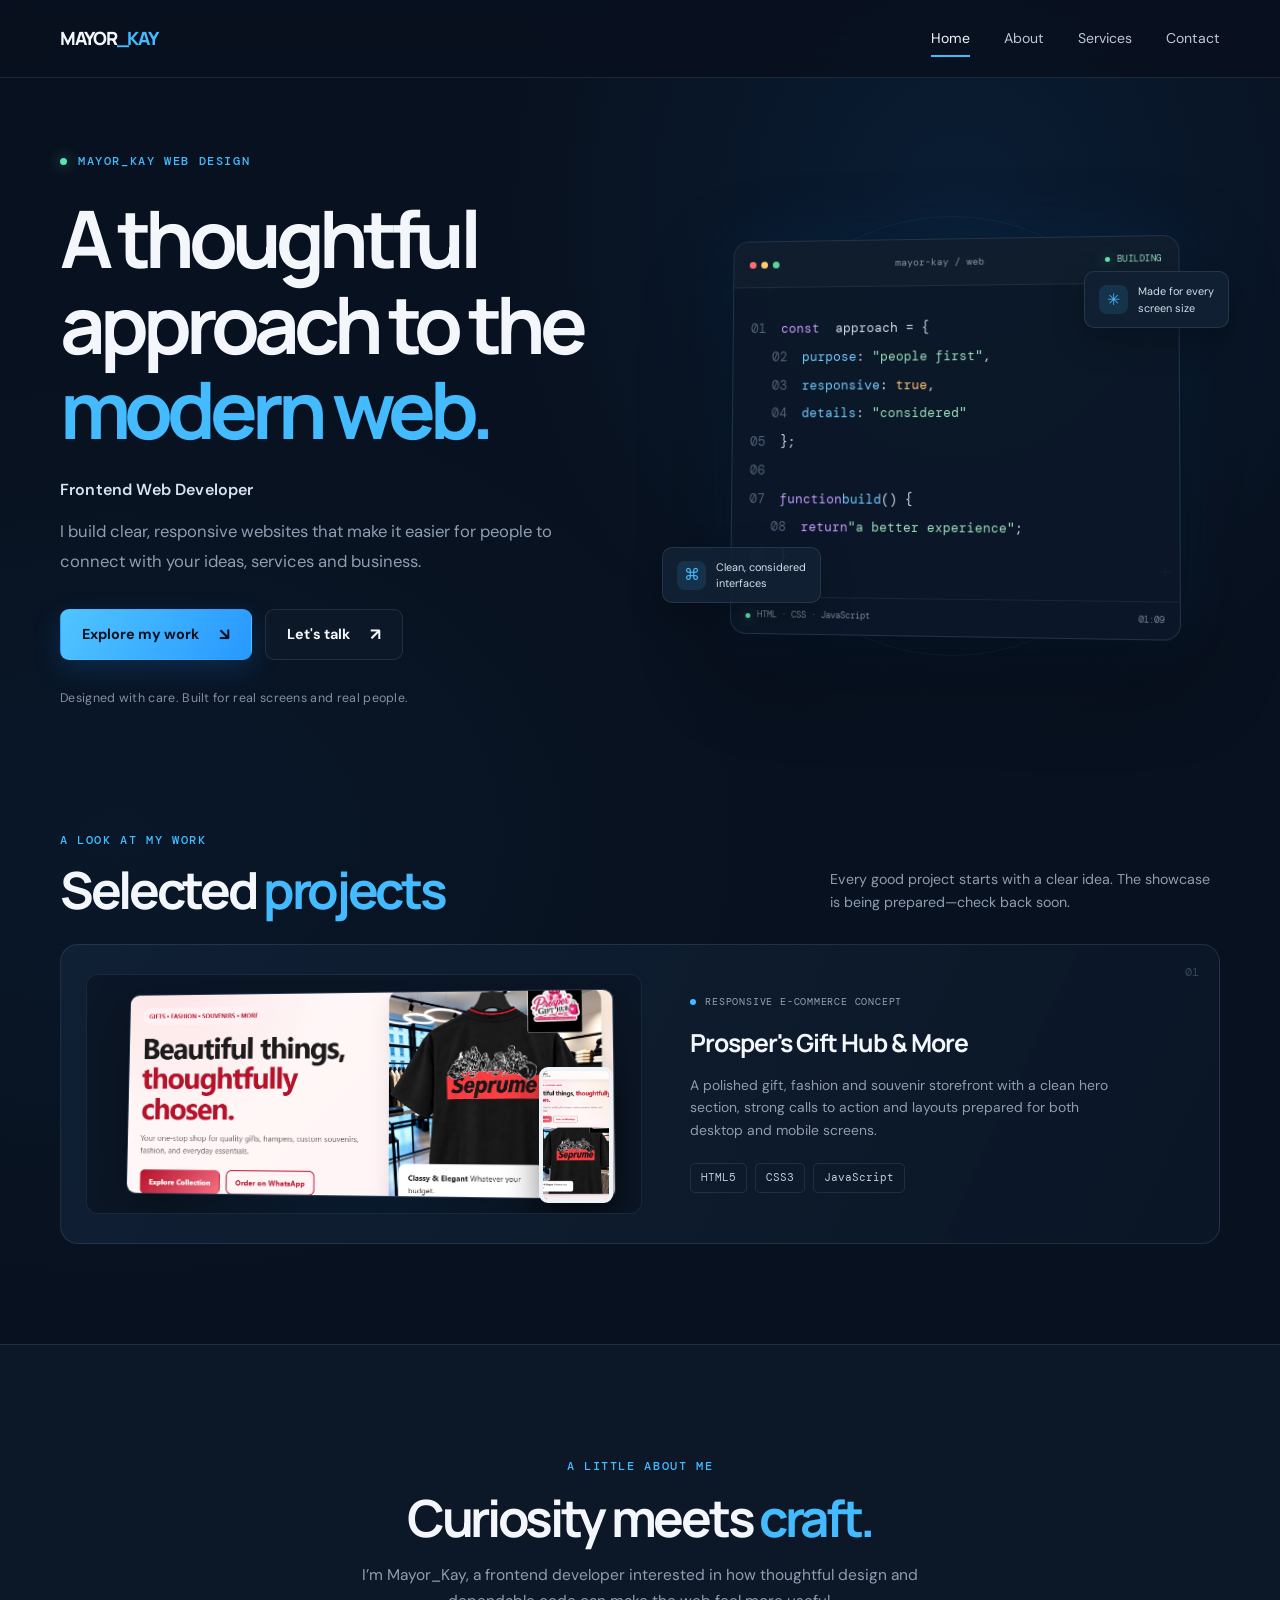
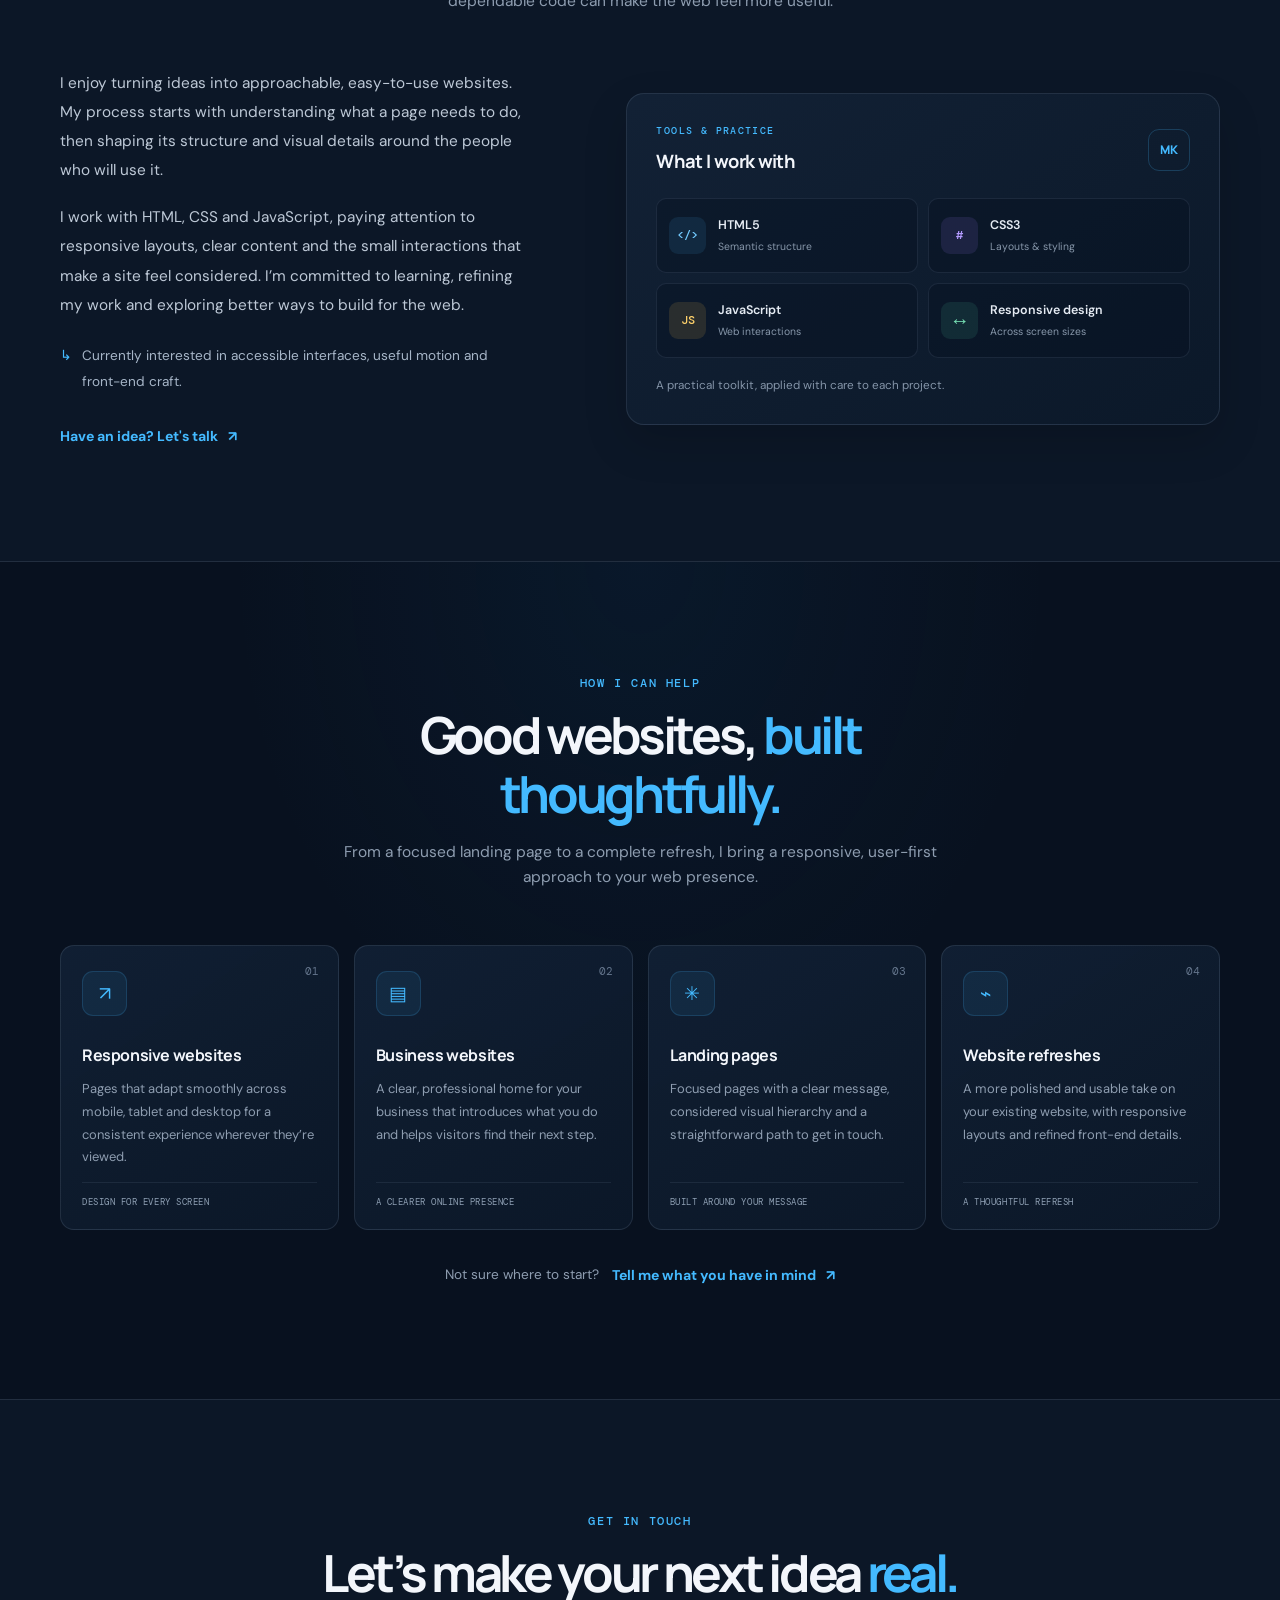
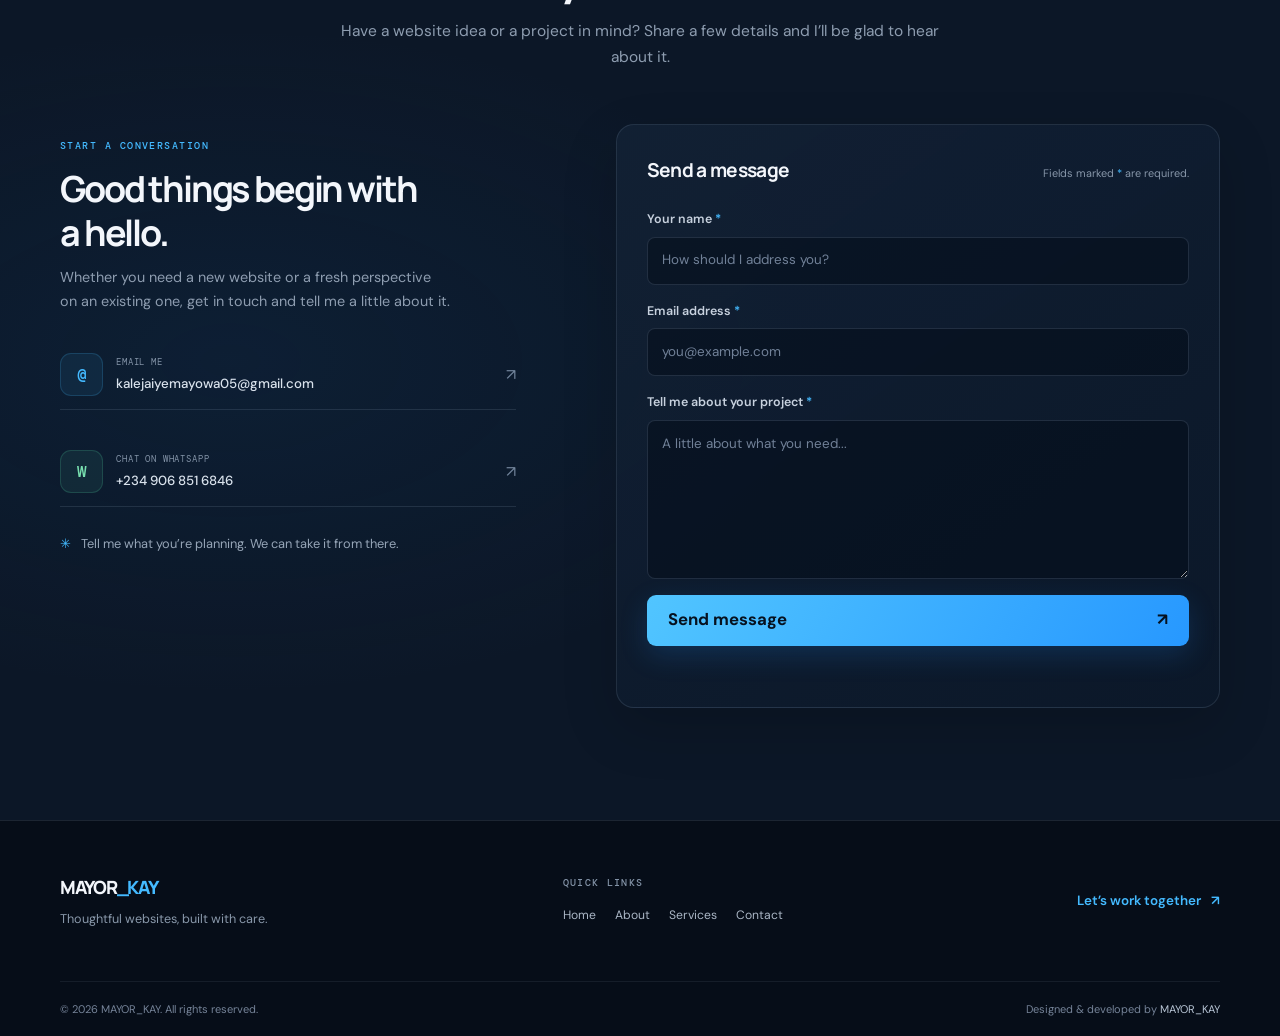
==== index.html @ 88de7b7e "Refactor code structure for improved readability and maintainability" ====
<!DOCTYPE html>
<html lang="en">
<head>
    <meta charset="UTF-8">
    <meta name="viewport" content="width=device-width, initial-scale=1.0">
    <meta name="description" content="Mayor_Kay is a frontend web developer creating responsive, thoughtful websites with HTML, CSS and JavaScript.">
    <meta name="theme-color" content="#08111f">
    <meta property="og:type" content="website">
    <meta property="og:title" content="MAYOR_KAY | Frontend Web Developer">
    <meta property="og:description" content="Responsive, thoughtful websites built with care by Mayor_Kay.">
    <meta property="og:image" content="favicon.png">
    <title>MAYOR_KAY | Frontend Web Developer</title>
    <link rel="icon" type="image/png" href="favicon.png">
    <link rel="stylesheet" href="style.css">
</head>
<body>
    <a class="skip-link" href="#main">Skip to content</a>

    <header class="site-header">
        <nav class="navbar" aria-label="Main navigation">
            <a class="logo" href="#home" aria-label="MAYOR_KAY home">MAYOR<span>_KAY</span></a>

            <button class="menu-btn" id="menuBtn" type="button" aria-label="Open navigation menu" aria-controls="navLinks" aria-expanded="false">
                <span></span>
                <span></span>
            </button>

            <ul class="nav-links" id="navLinks">
                <li><a href="#home">Home</a></li>
                <li><a href="#about">About</a></li>
                <li><a href="#services">Services</a></li>
                <li><a href="#contact">Contact</a></li>
            </ul>
        </nav>
    </header>

    <main id="main">
        <section class="home-section" id="home" aria-labelledby="hero-title">
            <div class="hero page-width">
                <div class="hero-content">
                    <p class="eyebrow"><span class="status-dot"></span> MAYOR_KAY WEB DESIGN</p>
                    <h1 id="hero-title">A thoughtful approach to the <span>modern web.</span></h1>
                    <h2>Frontend Web Developer</h2>
                    <p class="hero-description">
                        I build clear, responsive websites that make it easier for people to connect with your ideas, services and business.
                    </p>
                    <div class="hero-buttons">
                        <a class="btn primary-btn" href="#work">Explore my work <span aria-hidden="true">↘</span></a>
                        <a class="btn secondary-btn" href="#contact">Let's talk <span aria-hidden="true">↗</span></a>
                    </div>
                    <p class="hero-note">Designed with care. Built for real screens and real people.</p>
                </div>

                <div class="hero-visual" role="img" aria-label="A visual representation of a web development workspace">
                    <div class="visual-orbit orbit-one"></div>
                    <div class="visual-orbit orbit-two"></div>
                    <div class="editor-card">
                        <div class="editor-top">
                            <div class="window-dots" aria-hidden="true"><i></i><i></i><i></i></div>
                            <span>mayor-kay / web</span>
                            <span class="editor-live"><i></i> BUILDING</span>
                        </div>
                        <div class="editor-body" aria-hidden="true">
                            <div class="editor-line"><span class="line-number">01</span><span class="code-purple">const</span>&nbsp; approach = {</div>
                            <div class="editor-line indent"><span class="line-number">02</span><span class="code-blue">purpose</span>: <span class="code-green">"people first"</span>,</div>
                            <div class="editor-line indent"><span class="line-number">03</span><span class="code-blue">responsive</span>: <span class="code-orange">true</span>,</div>
                            <div class="editor-line indent"><span class="line-number">04</span><span class="code-blue">details</span>: <span class="code-green">"considered"</span></div>
                            <div class="editor-line"><span class="line-number">05</span>};</div>
                            <div class="editor-line spacer"><span class="line-number">06</span></div>
                            <div class="editor-line"><span class="line-number">07</span><span class="code-purple">function</span> <span class="code-blue">build</span>() {</div>
                            <div class="editor-line indent"><span class="line-number">08</span><span class="code-purple">return</span> <span class="code-green">"a better experience"</span>;</div>
                            <div class="editor-line"><span class="line-number">09</span>}</div>
                        </div>
                        <div class="editor-footer"><span><i></i> HTML · CSS · JavaScript</span><span>01:09</span></div>
                    </div>
                    <div class="floating-note note-top"><span class="note-icon" aria-hidden="true">✳</span><span>Made for every<br>screen size</span></div>
                    <div class="floating-note note-bottom"><span class="note-icon" aria-hidden="true">⌘</span><span>Clean, considered<br>interfaces</span></div>
                    <span class="visual-cross cross-one" aria-hidden="true">+</span>
                    <span class="visual-cross cross-two" aria-hidden="true">+</span>
                </div>
            </div>

            <div class="work-section page-width" id="work" aria-labelledby="work-title">
                <div class="work-heading">
                    <div>
                        <p class="section-label">A LOOK AT MY WORK</p>
                        <h2 id="work-title">Selected <span>projects</span></h2>
                    </div>
                    <p>Every good project starts with a clear idea. The showcase is being prepared—check back soon.</p>
                </div>
                <article class="project-placeholder">
                    <div class="project-preview" aria-hidden="true">
                        <img class="preview-desktop" src="assets/prosper-desktop.png" alt="">
                        <img class="preview-mobile" src="assets/prosper-mobile.png" alt="">
                    </div>
                    <div class="project-copy">
                        <p class="project-status"><span></span> RESPONSIVE E-COMMERCE CONCEPT</p>
                        <h3>Prosper's Gift Hub &amp; More</h3>
                        <p>A polished gift, fashion and souvenir storefront with a clean hero section, strong calls to action and layouts prepared for both desktop and mobile screens.</p>
                        <ul class="tech-list" aria-label="Technologies used">
                            <li>HTML5</li>
                            <li>CSS3</li>
                            <li>JavaScript</li>
                        </ul>
                    </div>
                    <span class="project-index" aria-hidden="true">01</span>
                </article>
            </div>
        </section>

        <section class="section about-section" id="about" aria-labelledby="about-title">
            <div class="page-width">
                <div class="section-heading">
                    <p class="section-label">A LITTLE ABOUT ME</p>
                    <h2 id="about-title">Curiosity meets <span>craft.</span></h2>
                    <p class="section-intro">I’m Mayor_Kay, a frontend developer interested in how thoughtful design and dependable code can make the web feel more useful.</p>
                </div>

                <div class="about-grid">
                    <div class="about-copy">
                        <p>I enjoy turning ideas into approachable, easy-to-use websites. My process starts with understanding what a page needs to do, then shaping its structure and visual details around the people who will use it.</p>
                        <p>I work with HTML, CSS and JavaScript, paying attention to responsive layouts, clear content and the small interactions that make a site feel considered. I’m committed to learning, refining my work and exploring better ways to build for the web.</p>
                        <p class="interest-note"><span aria-hidden="true">↳</span> Currently interested in accessible interfaces, useful motion and front-end craft.</p>
                        <a class="text-link" href="#contact">Have an idea? Let's talk <span aria-hidden="true">↗</span></a>
                    </div>

                    <div class="skills-panel">
                        <div class="skills-heading">
                            <div>
                                <p class="section-label">TOOLS &amp; PRACTICE</p>
                                <h3>What I work with</h3>
                            </div>
                            <span class="skills-mark" aria-hidden="true">MK</span>
                        </div>
                        <ul class="skill-grid">
                            <li class="skill-card"><span class="skill-symbol html-symbol" aria-hidden="true">&lt;/&gt;</span><span><strong>HTML5</strong><small>Semantic structure</small></span></li>
                            <li class="skill-card"><span class="skill-symbol css-symbol" aria-hidden="true">#</span><span><strong>CSS3</strong><small>Layouts &amp; styling</small></span></li>
                            <li class="skill-card"><span class="skill-symbol js-symbol" aria-hidden="true">JS</span><span><strong>JavaScript</strong><small>Web interactions</small></span></li>
                            <li class="skill-card"><span class="skill-symbol responsive-symbol" aria-hidden="true">↔</span><span><strong>Responsive design</strong><small>Across screen sizes</small></span></li>
                        </ul>
                        <p class="skills-footnote">A practical toolkit, applied with care to each project.</p>
                    </div>
                </div>
            </div>
        </section>

        <section class="section services-section" id="services" aria-labelledby="services-title">
            <div class="page-width">
                <div class="section-heading">
                    <p class="section-label">HOW I CAN HELP</p>
                    <h2 id="services-title">Good websites, <span>built thoughtfully.</span></h2>
                    <p class="section-intro">From a focused landing page to a complete refresh, I bring a responsive, user-first approach to your web presence.</p>
                </div>

                <div class="service-grid">
                    <article class="service-card">
                        <span class="service-number">01</span>
                        <span class="service-icon" aria-hidden="true">↗</span>
                        <h3>Responsive websites</h3>
                        <p>Pages that adapt smoothly across mobile, tablet and desktop for a consistent experience wherever they’re viewed.</p>
                        <span class="service-detail">DESIGN FOR EVERY SCREEN</span>
                    </article>
                    <article class="service-card">
                        <span class="service-number">02</span>
                        <span class="service-icon" aria-hidden="true">▤</span>
                        <h3>Business websites</h3>
                        <p>A clear, professional home for your business that introduces what you do and helps visitors find their next step.</p>
                        <span class="service-detail">A CLEARER ONLINE PRESENCE</span>
                    </article>
                    <article class="service-card">
                        <span class="service-number">03</span>
                        <span class="service-icon" aria-hidden="true">✳</span>
                        <h3>Landing pages</h3>
                        <p>Focused pages with a clear message, considered visual hierarchy and a straightforward path to get in touch.</p>
                        <span class="service-detail">BUILT AROUND YOUR MESSAGE</span>
                    </article>
                    <article class="service-card">
                        <span class="service-number">04</span>
                        <span class="service-icon" aria-hidden="true">⌁</span>
                        <h3>Website refreshes</h3>
                        <p>A more polished and usable take on your existing website, with responsive layouts and refined front-end details.</p>
                        <span class="service-detail">A THOUGHTFUL REFRESH</span>
                    </article>
                </div>
                <div class="services-cta"><p>Not sure where to start?</p><a class="text-link" href="#contact">Tell me what you have in mind <span aria-hidden="true">↗</span></a></div>
            </div>
        </section>

        <section class="section contact-section" id="contact" aria-labelledby="contact-title">
            <div class="page-width">
                <div class="section-heading">
                    <p class="section-label">GET IN TOUCH</p>
                    <h2 id="contact-title">Let’s make your next idea <span>real.</span></h2>
                    <p class="section-intro">Have a website idea or a project in mind? Share a few details and I’ll be glad to hear about it.</p>
                </div>

                <div class="contact-grid">
                    <div class="contact-info">
                        <p class="contact-overline">START A CONVERSATION</p>
                        <h3>Good things begin with a hello.</h3>
                        <p>Whether you need a new website or a fresh perspective on an existing one, get in touch and tell me a little about it.</p>

                        <a class="contact-method" href="mailto:kalejaiyemayowa05@gmail.com">
                            <span class="contact-icon" aria-hidden="true">@</span>
                            <span><small>EMAIL ME</small><strong>kalejaiyemayowa05@gmail.com</strong></span>
                            <span class="contact-arrow" aria-hidden="true">↗</span>
                        </a>
                        <a class="contact-method" href="https://wa.me/2349068516846" target="_blank" rel="noopener noreferrer">
                            <span class="contact-icon whatsapp-icon" aria-hidden="true">W</span>
                            <span><small>CHAT ON WHATSAPP</small><strong>+234 906 851 6846</strong></span>
                            <span class="contact-arrow" aria-hidden="true">↗</span>
                        </a>
                        <div class="contact-aside"><span aria-hidden="true">✳</span> Tell me what you’re planning. We can take it from there.</div>
                    </div>

                    <form class="contact-form" id="contactForm" action="https://formspree.io/f/mbgdekvd" method="POST">
                        <div class="form-heading">
                            <h3>Send a message</h3>
                            <p>Fields marked <span aria-hidden="true">*</span> are required.</p>
                        </div>
                        <div class="input-group">
                            <label for="name">Your name <span aria-hidden="true">*</span></label>
                            <input type="text" id="name" name="name" placeholder="How should I address you?" autocomplete="name" required>
                        </div>
                        <div class="input-group">
                            <label for="email">Email address <span aria-hidden="true">*</span></label>
                            <input type="email" id="email" name="email" placeholder="you@example.com" autocomplete="email" required>
                        </div>
                        <div class="input-group">
                            <label for="message">Tell me about your project <span aria-hidden="true">*</span></label>
                            <textarea id="message" name="message" rows="6" placeholder="A little about what you need..." required></textarea>
                        </div>
                        <button class="btn primary-btn submit-btn" type="submit">
                            <span class="submit-label">Send message</span><span aria-hidden="true">↗</span>
                        </button>
                        <p class="form-message" id="formMessage" role="status" aria-live="polite"></p>
                    </form>
                </div>
            </div>
        </section>
    </main>

    <footer class="site-footer">
        <div class="footer-main page-width">
            <div class="footer-brand">
                <a class="logo" href="#home">MAYOR<span>_KAY</span></a>
                <p>Thoughtful websites, built with care.</p>
            </div>
            <div class="footer-nav-wrap">
                <p class="footer-label">QUICK LINKS</p>
                <nav aria-label="Footer navigation">
                    <ul class="footer-nav">
                        <li><a href="#home">Home</a></li>
                        <li><a href="#about">About</a></li>
                        <li><a href="#services">Services</a></li>
                        <li><a href="#contact">Contact</a></li>
                    </ul>
                </nav>
            </div>
            <a class="footer-email" href="mailto:kalejaiyemayowa05@gmail.com">Let’s work together <span aria-hidden="true">↗</span></a>
        </div>
        <div class="footer-bottom page-width">
            <p>&copy; <span id="year"></span> MAYOR_KAY. All rights reserved.</p>
            <p>Designed &amp; developed by <a href="#home">MAYOR_KAY</a></p>
        </div>
    </footer>

    <script src="script.js"></script>
</body>
</html>
---- style.css ----
@import url("https://fonts.googleapis.com/css2?family=DM+Mono:wght@400;500&family=DM+Sans:wght@400;500;600;700&family=Manrope:wght@400;500;600;700;800&display=swap");

:root {
    color-scheme: dark;
    --background: #08111f;
    --background-soft: #0c1727;
    --surface: #101d2e;
    --surface-raised: #142338;
    --text: #f3f6fb;
    --text-soft: #bdc8d6;
    --muted: #8e9db0;
    --accent: #44baff;
    --accent-strong: #168fff;
    --line: rgba(191, 212, 239, 0.12);
    --max-width: 1160px;
    --header-height: 78px;
    --radius: 18px;
    --font-body: "DM Sans", "Segoe UI", sans-serif;
    --font-display: "Manrope", "Segoe UI", sans-serif;
    --font-mono: "DM Mono", Consolas, monospace;
}

* {
    box-sizing: border-box;
}

html {
    scroll-behavior: smooth;
    scroll-padding-top: calc(var(--header-height) + 18px);
}

body {
    min-width: 320px;
    margin: 0;
    background: var(--background);
    color: var(--text);
    font-family: var(--font-body);
    font-size: 16px;
    line-height: 1.65;
    -webkit-font-smoothing: antialiased;
}

body,
button,
input,
textarea {
    font-family: var(--font-body);
}

::selection {
    background: rgba(68, 186, 255, 0.3);
    color: var(--text);
}

a {
    color: inherit;
    text-decoration: none;
}

button,
input,
textarea {
    font: inherit;
}

button,
a,
input,
textarea {
    -webkit-tap-highlight-color: transparent;
}

a:focus-visible,
button:focus-visible,
input:focus-visible,
textarea:focus-visible {
    outline: 3px solid var(--accent);
    outline-offset: 4px;
}

.page-width {
    width: min(var(--max-width), calc(100% - 64px));
    margin-inline: auto;
}

.skip-link {
    position: fixed;
    z-index: 2000;
    top: 12px;
    left: 12px;
    padding: 10px 16px;
    transform: translateY(-160%);
    border-radius: 8px;
    background: var(--accent);
    color: #06101d;
    font-weight: 700;
}

.skip-link:focus {
    transform: translateY(0);
}

.site-header {
    position: fixed;
    z-index: 1000;
    inset: 0 0 auto;
    height: var(--header-height);
    border-bottom: 1px solid var(--line);
    background: rgba(8, 17, 31, 0.88);
    -webkit-backdrop-filter: blur(18px);
    backdrop-filter: blur(18px);
}

.navbar {
    width: min(var(--max-width), calc(100% - 64px));
    height: 100%;
    margin-inline: auto;
    display: flex;
    align-items: center;
    justify-content: space-between;
}

.logo {
    color: var(--text);
    font-family: var(--font-display);
    font-size: 1.14rem;
    font-weight: 800;
    letter-spacing: -0.07em;
}

.logo span {
    color: var(--accent);
}

.nav-links,
.footer-nav {
    display: flex;
    align-items: center;
    gap: 34px;
    margin: 0;
    padding: 0;
    list-style: none;
}

.nav-links a {
    position: relative;
    display: inline-flex;
    align-items: center;
    min-height: 44px;
    color: var(--text-soft);
    font-size: 0.88rem;
    transition: color 180ms ease;
}

.nav-links a::after {
    position: absolute;
    right: 0;
    bottom: 4px;
    left: 0;
    height: 2px;
    transform: scaleX(0);
    transform-origin: left;
    background: var(--accent);
    content: "";
    transition: transform 180ms ease;
}

.nav-links a:hover,
.nav-links a[aria-current="location"] {
    color: var(--text);
}

.nav-links a:hover::after,
.nav-links a[aria-current="location"]::after {
    transform: scaleX(1);
}

.menu-btn {
    display: none;
}

.home-section {
    position: relative;
    overflow: hidden;
    background:
        radial-gradient(ellipse at 75% 16%, rgba(19, 84, 146, 0.18), transparent 34%),
        radial-gradient(ellipse at 9% 62%, rgba(15, 70, 114, 0.12), transparent 40%),
        var(--background);
}

.hero {
    min-height: min(810px, 100svh);
    padding-top: calc(var(--header-height) + 74px);
    padding-bottom: 104px;
    display: grid;
    grid-template-columns: minmax(0, 1fr) minmax(0, 0.94fr);
    align-items: center;
    gap: 54px;
}

.hero-content {
    position: relative;
    z-index: 2;
    padding-bottom: 12px;
    animation: rise-in 760ms 100ms both;
}

.eyebrow,
.section-label,
.contact-overline,
.footer-label {
    margin: 0;
    color: var(--accent);
    font-family: var(--font-mono);
    font-size: 0.72rem;
    font-weight: 500;
    letter-spacing: 0.14em;
}

.eyebrow {
    display: flex;
    align-items: center;
    gap: 11px;
    margin-bottom: 24px;
}

.status-dot,
.editor-live i,
.editor-footer i,
.project-status span {
    width: 7px;
    height: 7px;
    flex: 0 0 auto;
    border-radius: 50%;
    background: #5de3ae;
    box-shadow: 0 0 14px rgba(93, 227, 174, 0.65);
}

.hero h1 {
    max-width: 650px;
    margin: 0;
    font-family: var(--font-display);
    font-size: clamp(3.2rem, 6.2vw, 5.2rem);
    font-weight: 700;
    letter-spacing: -0.075em;
    line-height: 1.08;
}

.hero h1 span,
.section-heading h2 span,
.work-heading h2 span {
    color: var(--accent);
}

.hero h2 {
    margin: 25px 0 12px;
    color: #d7e3f0;
    font-size: 1rem;
    font-weight: 600;
    letter-spacing: 0.01em;
}

.hero-description {
    max-width: 500px;
    margin: 0;
    color: var(--muted);
    font-size: 1.04rem;
    line-height: 1.85;
}

.hero-buttons {
    display: flex;
    flex-wrap: wrap;
    gap: 13px;
    margin-top: 32px;
}

.btn {
    min-height: 51px;
    display: inline-flex;
    align-items: center;
    justify-content: center;
    gap: 20px;
    padding: 0 21px;
    border: 1px solid transparent;
    border-radius: 9px;
    font-size: 0.9rem;
    font-weight: 700;
    transition: transform 180ms ease, background 180ms ease, border-color 180ms ease, box-shadow 180ms ease;
}

.btn span {
    font-size: 1.05rem;
    transition: transform 180ms ease;
}

.btn:hover {
    transform: translateY(-2px);
}

.btn:hover span {
    transform: translate(2px, -2px);
}

.primary-btn {
    background: linear-gradient(120deg, #51c5ff, #2798ff);
    color: #06111f;
    box-shadow: 0 9px 28px rgba(31, 146, 255, 0.18);
}

.primary-btn:hover {
    background: linear-gradient(120deg, #80d5ff, #53b0ff);
    box-shadow: 0 12px 32px rgba(31, 146, 255, 0.28);
}

.secondary-btn {
    border-color: var(--line);
    background: rgba(255, 255, 255, 0.02);
    color: var(--text);
}

.secondary-btn:hover {
    border-color: rgba(68, 186, 255, 0.54);
    background: rgba(68, 186, 255, 0.07);
}

.hero-note {
    margin: 28px 0 0;
    color: #8190a3;
    font-size: 0.78rem;
    letter-spacing: 0.025em;
}

.hero-visual {
    position: relative;
    min-height: 420px;
    display: grid;
    place-items: center;
    isolation: isolate;
    animation: rise-in 900ms 250ms both;
}

.visual-orbit {
    position: absolute;
    z-index: -1;
    width: 360px;
    height: 360px;
    border: 1px solid rgba(68, 186, 255, 0.12);
    border-radius: 50%;
}

.orbit-two {
    width: 440px;
    height: 440px;
    border-color: rgba(68, 186, 255, 0.07);
}

.editor-card {
    position: relative;
    z-index: 1;
    width: min(100%, 450px);
    overflow: hidden;
    border: 1px solid rgba(133, 170, 214, 0.19);
    border-radius: 16px;
    background: rgba(12, 24, 41, 0.96);
    box-shadow: 0 30px 90px rgba(0, 0, 0, 0.4), 0 0 70px rgba(25, 129, 222, 0.12);
    transform: perspective(1100px) rotateY(-5deg) rotateX(2deg);
    transition: transform 350ms ease, box-shadow 350ms ease;
}

.hero-visual:hover .editor-card {
    transform: perspective(1100px) rotateY(0) rotateX(0) translateY(-4px);
    box-shadow: 0 38px 100px rgba(0, 0, 0, 0.44), 0 0 75px rgba(25, 129, 222, 0.17);
}

.editor-top {
    min-height: 47px;
    display: flex;
    align-items: center;
    justify-content: space-between;
    gap: 12px;
    padding: 0 16px;
    border-bottom: 1px solid rgba(191, 212, 239, 0.09);
    background: rgba(255, 255, 255, 0.018);
    color: #8493a7;
    font-family: var(--font-mono);
    font-size: 0.65rem;
}

.window-dots {
    display: flex;
    gap: 5px;
}

.window-dots i {
    width: 7px;
    height: 7px;
    border-radius: 50%;
    background: #ff6d71;
}

.window-dots i:nth-child(2) {
    background: #ffcc69;
}

.window-dots i:nth-child(3) {
    background: #55d69d;
}

.editor-live,
.editor-footer span:first-child {
    display: inline-flex;
    align-items: center;
    gap: 7px;
}

.editor-live {
    color: #93dfbf;
    font-size: 0.57rem;
    letter-spacing: 0.06em;
}

.editor-live i {
    width: 5px;
    height: 5px;
}

.editor-body {
    padding: 28px 18px 26px;
    color: #d1d9e5;
    font-family: var(--font-mono);
    font-size: clamp(0.65rem, 1.2vw, 0.8rem);
    line-height: 2.25;
}

.editor-line {
    display: flex;
    white-space: pre;
}

.editor-line.indent {
    padding-left: 22px;
}

.line-number {
    width: 31px;
    flex: 0 0 auto;
    color: #526178;
    user-select: none;
}

.code-purple {
    color: #c69cff;
}

.code-blue {
    color: #73c9ff;
}

.code-green {
    color: #9adeba;
}

.code-orange {
    color: #ffc078;
}

.editor-footer {
    min-height: 37px;
    display: flex;
    align-items: center;
    justify-content: space-between;
    padding: 0 15px;
    border-top: 1px solid rgba(191, 212, 239, 0.08);
    color: #77869a;
    font-family: var(--font-mono);
    font-size: 0.58rem;
}

.editor-footer i {
    width: 5px;
    height: 5px;
}

.floating-note {
    position: absolute;
    z-index: 2;
    display: flex;
    align-items: center;
    gap: 10px;
    padding: 11px 14px;
    border: 1px solid rgba(146, 179, 216, 0.15);
    border-radius: 10px;
    background: rgba(17, 32, 52, 0.94);
    color: #d4dfeb;
    font-size: 0.68rem;
    line-height: 1.5;
    box-shadow: 0 12px 32px rgba(0, 0, 0, 0.25);
    animation: float 5s ease-in-out infinite;
}

.note-icon {
    display: grid;
    width: 29px;
    height: 29px;
    place-items: center;
    border-radius: 8px;
    background: rgba(68, 186, 255, 0.13);
    color: var(--accent);
    font-size: 1rem;
}

.note-top {
    top: 45px;
    right: -9px;
}

.note-bottom {
    bottom: 43px;
    left: -22px;
    animation-delay: -2.5s;
}

.visual-cross {
    position: absolute;
    color: rgba(95, 183, 255, 0.55);
    font-family: var(--font-mono);
    font-size: 1.3rem;
}

.cross-one {
    top: 47px;
    left: 15%;
}

.cross-two {
    right: 9%;
    bottom: 56px;
    color: rgba(180, 139, 255, 0.65);
}

.work-section {
    padding: 6px 0 100px;
}

.work-heading {
    display: flex;
    align-items: end;
    justify-content: space-between;
    gap: 35px;
    margin-bottom: 25px;
}

.work-heading h2,
.section-heading h2 {
    margin: 10px 0 0;
    font-family: var(--font-display);
    font-size: clamp(2.1rem, 4vw, 3.2rem);
    font-weight: 700;
    letter-spacing: -0.065em;
    line-height: 1.15;
}

.work-heading > p {
    max-width: 390px;
    margin: 0 0 4px;
    color: var(--muted);
    font-size: 0.89rem;
}

.project-placeholder {
    position: relative;
    min-height: 300px;
    display: grid;
    grid-template-columns: 1.08fr 0.92fr;
    align-items: center;
    gap: 48px;
    overflow: hidden;
    padding: 25px 55px 25px 25px;
    border: 1px solid var(--line);
    border-radius: var(--radius);
    background: linear-gradient(115deg, rgba(17, 33, 54, 0.92), rgba(11, 23, 39, 0.95));
}

.project-preview {
    position: relative;
    min-height: 240px;
    display: grid;
    place-items: center;
    overflow: hidden;
    border: 1px solid rgba(124, 166, 215, 0.12);
    border-radius: 12px;
    background:
        radial-gradient(ellipse at 50% 70%, rgba(16, 105, 179, 0.23), transparent 58%),
        #0b1626;
}

.preview-desktop {
    width: 88%;
    height: 205px;
    object-fit: cover;
    object-position: center;
    overflow: hidden;
    border: 1px solid rgba(131, 167, 211, 0.22);
    border-radius: 10px;
    box-shadow: 0 18px 48px rgba(0, 0, 0, 0.3);
    transform: perspective(700px) rotateY(-5deg) rotateX(3deg);
}

.preview-mobile {
    position: absolute;
    right: 5%;
    bottom: 10px;
    width: 74px;
    height: 136px;
    object-fit: cover;
    object-position: top;
    border: 4px solid #eef3f8;
    border-radius: 9px;
    box-shadow: 0 16px 34px rgba(0, 0, 0, 0.48);
}

.project-copy {
    max-width: 440px;
}

.project-status {
    display: flex;
    align-items: center;
    gap: 9px;
    margin: 0 0 12px;
    color: #91a2b7;
    font-family: var(--font-mono);
    font-size: 0.62rem;
    letter-spacing: 0.08em;
}

.project-status span {
    width: 6px;
    height: 6px;
    background: var(--accent);
    box-shadow: none;
}

.project-copy h3 {
    margin: 0 0 10px;
    font-family: var(--font-display);
    font-size: 1.55rem;
    letter-spacing: -0.04em;
}

.project-copy > p:not(.project-status) {
    margin: 0;
    color: var(--muted);
    font-size: 0.87rem;
}

.tech-list {
    display: flex;
    flex-wrap: wrap;
    gap: 8px;
    margin: 21px 0 0;
    padding: 0;
    list-style: none;
}

.tech-list li {
    padding: 5px 10px;
    border: 1px solid rgba(144, 172, 206, 0.15);
    border-radius: 5px;
    color: #c1ccda;
    font-family: var(--font-mono);
    font-size: 0.66rem;
}

.project-index {
    position: absolute;
    top: 18px;
    right: 20px;
    color: rgba(153, 180, 212, 0.3);
    font-family: var(--font-mono);
    font-size: 0.72rem;
}

.section {
    padding: 112px 0;
    scroll-margin-top: calc(var(--header-height) + 18px);
}

.about-section {
    border-top: 1px solid var(--line);
    border-bottom: 1px solid var(--line);
    background: var(--background-soft);
}

.section-heading {
    max-width: 720px;
    margin: 0 auto 54px;
    text-align: center;
}

.section-heading h2 {
    margin-top: 12px;
}

.section-intro {
    max-width: 620px;
    margin: 17px auto 0;
    color: var(--muted);
    font-size: 0.97rem;
}

.about-grid {
    display: grid;
    grid-template-columns: 0.88fr 1.12fr;
    align-items: center;
    gap: clamp(42px, 8vw, 100px);
}

.about-copy p {
    margin: 0 0 18px;
    color: var(--text-soft);
    font-size: 0.96rem;
    line-height: 1.9;
}

.about-copy .interest-note {
    display: flex;
    gap: 10px;
    margin-top: 23px;
    color: #a7b6c8;
    font-size: 0.85rem;
}

.interest-note span {
    color: var(--accent);
}

.text-link {
    display: inline-flex;
    align-items: center;
    gap: 10px;
    margin-top: 12px;
    color: var(--accent);
    font-size: 0.88rem;
    font-weight: 700;
    transition: gap 180ms ease, color 180ms ease;
}

.text-link:hover {
    gap: 15px;
    color: #8bd6ff;
}

.skills-panel {
    padding: 29px;
    border: 1px solid var(--line);
    border-radius: var(--radius);
    background: linear-gradient(145deg, rgba(20, 35, 56, 0.86), rgba(12, 25, 42, 0.86));
    box-shadow: 0 18px 44px rgba(0, 0, 0, 0.15);
}

.skills-heading {
    display: flex;
    align-items: center;
    justify-content: space-between;
    margin-bottom: 21px;
}

.skills-heading .section-label {
    font-size: 0.62rem;
}

.skills-heading h3 {
    margin: 7px 0 0;
    font-family: var(--font-display);
    font-size: 1.15rem;
    letter-spacing: -0.035em;
}

.skills-mark {
    display: grid;
    width: 42px;
    height: 42px;
    place-items: center;
    border: 1px solid rgba(68, 186, 255, 0.22);
    border-radius: 11px;
    color: var(--accent);
    font-family: var(--font-display);
    font-size: 0.75rem;
    font-weight: 800;
}

.skill-grid {
    display: grid;
    grid-template-columns: repeat(2, minmax(0, 1fr));
    gap: 10px;
    margin: 0;
    padding: 0;
    list-style: none;
}

.skill-card {
    min-height: 75px;
    display: flex;
    align-items: center;
    gap: 12px;
    padding: 12px;
    border: 1px solid rgba(174, 199, 230, 0.1);
    border-radius: 10px;
    background: rgba(5, 15, 28, 0.32);
    transition: border-color 180ms ease, transform 180ms ease;
}

.skill-card:hover {
    transform: translateY(-2px);
    border-color: rgba(68, 186, 255, 0.35);
}

.skill-symbol {
    width: 37px;
    height: 37px;
    flex: 0 0 auto;
    display: grid;
    place-items: center;
    border-radius: 9px;
    background: rgba(68, 186, 255, 0.1);
    color: #73cbff;
    font-family: var(--font-mono);
    font-size: 0.78rem;
    font-weight: 500;
}

.css-symbol {
    color: #b49bff;
    background: rgba(159, 127, 255, 0.12);
}

.js-symbol {
    color: #ffd26b;
    background: rgba(255, 197, 78, 0.12);
}

.responsive-symbol {
    color: #75deb2;
    background: rgba(93, 227, 174, 0.1);
    font-size: 1.25rem;
}

.skill-card strong,
.skill-card small {
    display: block;
}

.skill-card strong {
    color: #e5ebf3;
    font-size: 0.78rem;
    font-weight: 600;
}

.skill-card small {
    margin-top: 2px;
    color: #8797aa;
    font-size: 0.65rem;
}

.skills-footnote {
    margin: 18px 0 0;
    color: #8494a8;
    font-size: 0.73rem;
}

.services-section {
    background:
        radial-gradient(ellipse at 50% 0%, rgba(22, 89, 143, 0.1), transparent 45%),
        var(--background);
}

.service-grid {
    display: grid;
    grid-template-columns: repeat(4, minmax(0, 1fr));
    gap: 15px;
}

.service-card {
    position: relative;
    min-height: 285px;
    padding: 25px 21px 21px;
    overflow: hidden;
    border: 1px solid var(--line);
    border-radius: 14px;
    background: linear-gradient(145deg, rgba(18, 33, 53, 0.9), rgba(12, 24, 41, 0.92));
    transition: transform 220ms ease, border-color 220ms ease, box-shadow 220ms ease;
}

.service-card:hover {
    transform: translateY(-5px);
    border-color: rgba(68, 186, 255, 0.38);
    box-shadow: 0 22px 45px rgba(0, 0, 0, 0.2);
}

.service-number {
    position: absolute;
    top: 17px;
    right: 19px;
    color: #64758c;
    font-family: var(--font-mono);
    font-size: 0.66rem;
}

.service-icon {
    width: 45px;
    height: 45px;
    display: grid;
    place-items: center;
    margin-bottom: 26px;
    border: 1px solid rgba(68, 186, 255, 0.17);
    border-radius: 11px;
    background: rgba(68, 186, 255, 0.08);
    color: var(--accent);
    font-size: 1.2rem;
}

.service-card h3 {
    margin: 0 0 10px;
    font-family: var(--font-display);
    font-size: 1rem;
    letter-spacing: -0.025em;
}

.service-card p {
    margin: 0;
    color: var(--muted);
    font-size: 0.81rem;
    line-height: 1.75;
}

.service-detail {
    position: absolute;
    right: 21px;
    bottom: 19px;
    left: 21px;
    padding-top: 12px;
    border-top: 1px solid rgba(174, 199, 230, 0.09);
    color: #8fa0b4;
    font-family: var(--font-mono);
    font-size: 0.56rem;
    letter-spacing: 0.06em;
}

.services-cta {
    display: flex;
    align-items: center;
    justify-content: center;
    gap: 13px;
    margin-top: 34px;
}

.services-cta p {
    margin: 0;
    color: var(--muted);
    font-size: 0.85rem;
}

.services-cta .text-link {
    margin: 0;
}

.contact-section {
    border-top: 1px solid var(--line);
    background:
        radial-gradient(ellipse at 18% 55%, rgba(17, 86, 145, 0.12), transparent 42%),
        var(--background-soft);
}

.contact-grid {
    display: grid;
    grid-template-columns: 0.86fr 1.14fr;
    gap: clamp(42px, 8vw, 100px);
    align-items: start;
}

.contact-info {
    padding-top: 13px;
}

.contact-overline {
    font-size: 0.65rem;
}

.contact-info h3 {
    max-width: 370px;
    margin: 13px 0 12px;
    font-family: var(--font-display);
    font-size: clamp(1.7rem, 3vw, 2.25rem);
    letter-spacing: -0.06em;
    line-height: 1.2;
}

.contact-info > p:not(.contact-overline) {
    max-width: 390px;
    margin: 0;
    color: var(--muted);
    font-size: 0.9rem;
}

.contact-method {
    display: flex;
    align-items: center;
    gap: 13px;
    margin-top: 27px;
    padding: 13px 0;
    border-bottom: 1px solid var(--line);
}

.contact-icon {
    width: 43px;
    height: 43px;
    flex: 0 0 auto;
    display: grid;
    place-items: center;
    border: 1px solid rgba(68, 186, 255, 0.18);
    border-radius: 11px;
    background: rgba(68, 186, 255, 0.08);
    color: var(--accent);
    font-family: var(--font-mono);
    font-weight: 500;
}

.whatsapp-icon {
    border-color: rgba(93, 227, 174, 0.17);
    background: rgba(93, 227, 174, 0.08);
    color: #78dfaf;
}

.contact-method > span:nth-child(2) {
    min-width: 0;
}

.contact-method small,
.contact-method strong {
    display: block;
}

.contact-method small {
    margin-bottom: 2px;
    color: #8393a7;
    font-family: var(--font-mono);
    font-size: 0.59rem;
    letter-spacing: 0.09em;
}

.contact-method strong {
    overflow-wrap: anywhere;
    color: #d9e2ec;
    font-size: 0.83rem;
    font-weight: 500;
}

.contact-arrow {
    margin-left: auto;
    color: #72849b;
    transition: color 180ms ease, transform 180ms ease;
}

.contact-method:hover .contact-arrow {
    transform: translate(2px, -2px);
    color: var(--accent);
}

.contact-aside {
    display: flex;
    gap: 10px;
    margin-top: 26px;
    color: #96a5b7;
    font-size: 0.8rem;
}

.contact-aside span {
    color: var(--accent);
}

.contact-form {
    padding: 30px;
    border: 1px solid var(--line);
    border-radius: var(--radius);
    background: linear-gradient(145deg, rgba(18, 33, 53, 0.91), rgba(12, 24, 41, 0.95));
    box-shadow: 0 20px 55px rgba(0, 0, 0, 0.16);
}

.form-heading {
    display: flex;
    align-items: baseline;
    justify-content: space-between;
    gap: 12px;
    margin-bottom: 22px;
}

.form-heading h3 {
    margin: 0;
    font-family: var(--font-display);
    font-size: 1.2rem;
    letter-spacing: -0.035em;
}

.form-heading p {
    margin: 0;
    color: #8796a9;
    font-size: 0.68rem;
}

.form-heading p span,
.input-group label span {
    color: var(--accent);
}

.input-group {
    margin-bottom: 16px;
}

.input-group label {
    display: block;
    margin-bottom: 7px;
    color: #c7d1de;
    font-size: 0.78rem;
    font-weight: 600;
}

.input-group input,
.input-group textarea {
    width: 100%;
    display: block;
    border: 1px solid rgba(174, 199, 230, 0.15);
    border-radius: 8px;
    background: rgba(5, 14, 26, 0.55);
    color: var(--text);
    font-size: 0.84rem;
    transition: border-color 180ms ease, box-shadow 180ms ease, background 180ms ease;
}

.input-group input {
    min-height: 48px;
    padding: 0 14px;
}

.input-group textarea {
    min-height: 130px;
    padding: 12px 14px;
    resize: vertical;
}

.input-group input::placeholder,
.input-group textarea::placeholder {
    color: #718198;
}

.input-group input:focus,
.input-group textarea:focus {
    border-color: rgba(68, 186, 255, 0.7);
    background: rgba(5, 14, 26, 0.8);
    box-shadow: 0 0 0 3px rgba(68, 186, 255, 0.1);
    outline: 0;
}

.submit-btn {
    width: 100%;
    justify-content: space-between;
    border: 0;
    cursor: pointer;
}

.submit-btn:disabled {
    cursor: wait;
    opacity: 0.7;
    transform: none;
}

.form-message {
    min-height: 1.5em;
    margin: 12px 0 0;
    color: #93dfbf;
    font-size: 0.8rem;
}

.form-message.error {
    color: #ff9a9a;
}

.site-footer {
    border-top: 1px solid var(--line);
    background: #060d18;
}

.footer-main {
    min-height: 160px;
    display: flex;
    align-items: center;
    justify-content: space-between;
    gap: 35px;
    padding-top: 28px;
    padding-bottom: 28px;
}

.footer-brand p {
    margin: 7px 0 0;
    color: #8998aa;
    font-size: 0.79rem;
}

.footer-label {
    margin-bottom: 10px;
    color: #8393a7;
    font-size: 0.6rem;
}

.footer-nav {
    gap: 19px;
}

.footer-nav a {
    color: #aab6c5;
    font-size: 0.76rem;
    transition: color 180ms ease;
}

.footer-nav a:hover,
.footer-bottom a:hover {
    color: var(--accent);
}

.footer-email {
    display: inline-flex;
    align-items: center;
    gap: 10px;
    color: var(--accent);
    font-size: 0.84rem;
    font-weight: 600;
}

.footer-email span {
    transition: transform 180ms ease;
}

.footer-email:hover span {
    transform: translate(2px, -2px);
}

.footer-bottom {
    min-height: 55px;
    display: flex;
    align-items: center;
    justify-content: space-between;
    gap: 15px;
    border-top: 1px solid rgba(191, 212, 239, 0.08);
}

.footer-bottom p {
    margin: 0;
    color: #758398;
    font-size: 0.69rem;
}

.footer-bottom a {
    color: #b8c5d5;
    transition: color 180ms ease;
}

.js .reveal {
    opacity: 0;
    transform: translateY(18px);
    transition: opacity 650ms ease, transform 650ms ease;
}

.js .reveal.is-visible {
    opacity: 1;
    transform: translateY(0);
}

@keyframes rise-in {
    from {
        opacity: 0;
        transform: translateY(16px);
    }

    to {
        opacity: 1;
        transform: translateY(0);
    }
}

@keyframes float {
    0%,
    100% {
        transform: translateY(0);
    }

    50% {
        transform: translateY(-7px);
    }
}

@media (max-width: 1000px) {
    .hero {
        gap: 30px;
    }

    .hero h1 {
        font-size: clamp(3.1rem, 6.5vw, 4.4rem);
    }

    .hero-visual {
        min-height: 380px;
    }

    .orbit-two {
        width: 370px;
        height: 370px;
    }

    .visual-orbit {
        width: 310px;
        height: 310px;
    }

    .note-top {
        right: -2px;
    }

    .note-bottom {
        left: -8px;
    }

    .service-grid {
        grid-template-columns: repeat(2, minmax(0, 1fr));
    }

    .service-card {
        min-height: 260px;
    }
}

@media (max-width: 760px) {
    :root {
        --header-height: 70px;
    }

    .page-width,
    .navbar {
        width: min(100% - 44px, var(--max-width));
    }

    .menu-btn {
        width: 44px;
        height: 44px;
        display: flex;
        flex-direction: column;
        align-items: center;
        justify-content: center;
        gap: 6px;
        border: 1px solid var(--line);
        border-radius: 9px;
        background: rgba(255, 255, 255, 0.03);
        cursor: pointer;
    }

    .menu-btn span {
        width: 17px;
        height: 1.5px;
        border-radius: 2px;
        background: var(--text);
        transition: transform 180ms ease;
    }

    .menu-btn[aria-expanded="true"] span:first-child {
        transform: translateY(3.75px) rotate(45deg);
    }

    .menu-btn[aria-expanded="true"] span:last-child {
        transform: translateY(-3.75px) rotate(-45deg);
    }

    .nav-links {
        position: absolute;
        top: calc(var(--header-height) + 9px);
        right: 22px;
        left: 22px;
        display: flex;
        flex-direction: column;
        align-items: stretch;
        gap: 0;
        padding: 8px 14px;
        visibility: hidden;
        border: 1px solid var(--line);
        border-radius: 12px;
        background: rgba(12, 24, 41, 0.98);
        box-shadow: 0 18px 40px rgba(0, 0, 0, 0.35);
        opacity: 0;
        transform: translateY(-7px);
        transition: opacity 160ms ease, transform 160ms ease, visibility 160ms ease;
    }

    .nav-links.active {
        visibility: visible;
        opacity: 1;
        transform: translateY(0);
    }

    .nav-links a {
        width: 100%;
        min-height: 48px;
        border-bottom: 1px solid rgba(191, 212, 239, 0.08);
        font-size: 0.92rem;
    }

    .nav-links li:last-child a {
        border-bottom: 0;
    }

    .nav-links a::after {
        right: auto;
        bottom: 7px;
        width: 30px;
    }

    .hero {
        min-height: auto;
        grid-template-columns: 1fr;
        gap: 32px;
        padding-top: calc(var(--header-height) + 78px);
        padding-bottom: 75px;
    }

    .hero-content {
        max-width: 650px;
    }

    .hero h1 {
        max-width: 620px;
        font-size: clamp(3rem, 10.5vw, 4.6rem);
    }

    .hero-visual {
        min-height: 355px;
        margin-top: 8px;
    }

    .editor-card {
        width: min(88%, 450px);
    }

    .work-section {
        padding-bottom: 76px;
    }

    .work-heading {
        align-items: start;
        flex-direction: column;
        gap: 10px;
    }

    .work-heading > p {
        max-width: 540px;
    }

    .project-placeholder {
        grid-template-columns: 1fr;
        gap: 24px;
        padding: 19px;
    }

    .project-preview {
        min-height: 210px;
    }

    .project-copy {
        padding: 0 3px 4px;
    }

    .section {
        padding: 84px 0;
    }

    .section-heading {
        margin-bottom: 40px;
    }

    .about-grid,
    .contact-grid {
        grid-template-columns: 1fr;
        gap: 40px;
    }

    .about-grid {
        max-width: 620px;
        margin-inline: auto;
    }

    .contact-grid {
        max-width: 620px;
        margin-inline: auto;
    }

    .contact-info h3 {
        max-width: 520px;
    }

    .footer-main {
        min-height: auto;
        flex-wrap: wrap;
        justify-content: space-between;
        padding-top: 38px;
        padding-bottom: 32px;
    }

    .footer-nav-wrap {
        order: 3;
        width: 100%;
    }

    .footer-nav {
        flex-wrap: wrap;
        gap: 12px 24px;
    }
}

@media (max-width: 520px) {
    .page-width,
    .navbar {
        width: calc(100% - 36px);
    }

    .hero {
        padding-top: calc(var(--header-height) + 62px);
    }

    .eyebrow {
        font-size: 0.62rem;
    }

    .hero h1 {
        font-size: clamp(2.7rem, 12vw, 3.7rem);
    }

    .hero-description {
        font-size: 0.94rem;
    }

    .hero-buttons {
        align-items: stretch;
        flex-direction: column;
    }

    .hero-buttons .btn {
        width: 100%;
    }

    .hero-visual {
        min-height: 300px;
        margin-inline: -8px;
    }

    .editor-card {
        width: 91%;
        transform: none;
    }

    .editor-body {
        padding: 20px 12px;
        font-size: 0.62rem;
    }

    .editor-line.indent {
        padding-left: 12px;
    }

    .line-number {
        width: 25px;
    }

    .editor-top {
        padding-inline: 11px;
        font-size: 0.55rem;
    }

    .editor-live {
        font-size: 0.5rem;
    }

    .floating-note {
        gap: 7px;
        padding: 8px 9px;
        font-size: 0.59rem;
    }

    .note-top {
        top: 14px;
        right: 0;
    }

    .note-bottom {
        bottom: 8px;
        left: 0;
    }

    .note-icon {
        width: 25px;
        height: 25px;
    }

    .visual-orbit {
        width: 255px;
        height: 255px;
    }

    .orbit-two {
        width: 300px;
        height: 300px;
    }

    .work-heading h2,
    .section-heading h2 {
        font-size: 2.25rem;
    }

    .project-preview {
        min-height: 175px;
    }

    .preview-browser {
        width: 84%;
        height: 150px;
    }

    .preview-content {
        padding: 19px 14px;
    }

    .preview-shape {
        right: 12px;
        width: 54px;
        height: 54px;
    }

    .section {
        padding: 72px 0;
    }

    .section-intro {
        font-size: 0.9rem;
    }

    .skills-panel {
        padding: 20px 15px;
    }

    .skill-grid {
        gap: 8px;
    }

    .skill-card {
        min-height: 72px;
        gap: 8px;
        padding: 9px 7px;
    }

    .skill-symbol {
        width: 31px;
        height: 31px;
        font-size: 0.68rem;
    }

    .skill-card strong {
        font-size: 0.7rem;
    }

    .skill-card small {
        font-size: 0.58rem;
    }

    .service-grid {
        grid-template-columns: 1fr;
    }

    .service-card {
        min-height: 250px;
    }

    .services-cta {
        align-items: flex-start;
        flex-direction: column;
        gap: 3px;
    }

    .contact-form {
        padding: 22px 17px;
    }

    .form-heading {
        align-items: flex-start;
        flex-direction: column;
        gap: 2px;
    }

    .footer-main {
        align-items: flex-start;
        flex-direction: column;
        gap: 22px;
    }

    .footer-nav-wrap {
        order: 0;
    }

    .footer-nav {
        gap: 10px 19px;
    }

    .footer-bottom {
        align-items: flex-start;
        flex-direction: column;
        justify-content: center;
        gap: 4px;
        padding-top: 12px;
        padding-bottom: 12px;
    }
}

@media (prefers-reduced-motion: reduce) {
    *,
    *::before,
    *::after {
        scroll-behavior: auto !important;
        animation-duration: 0.01ms !important;
        animation-iteration-count: 1 !important;
        transition-duration: 0.01ms !important;
    }

    .js .reveal {
        opacity: 1;
        transform: none;
    }
}
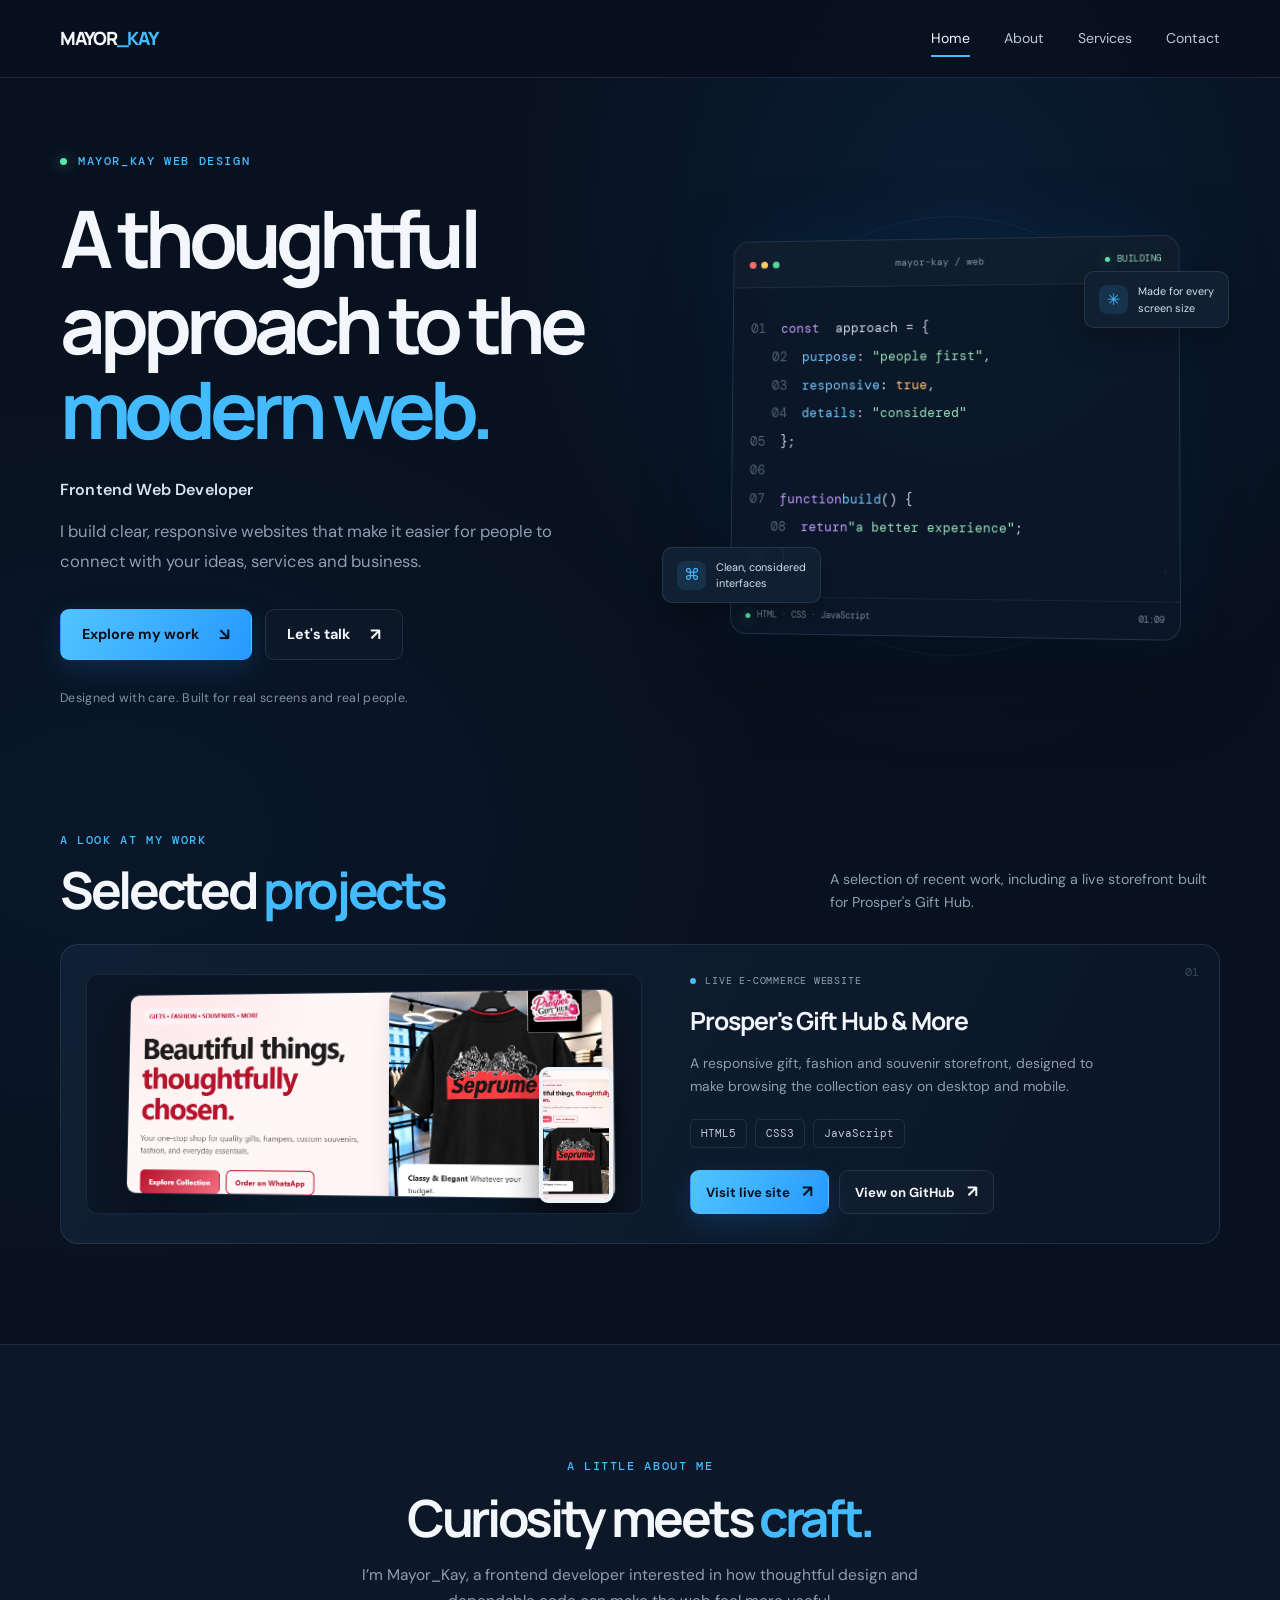
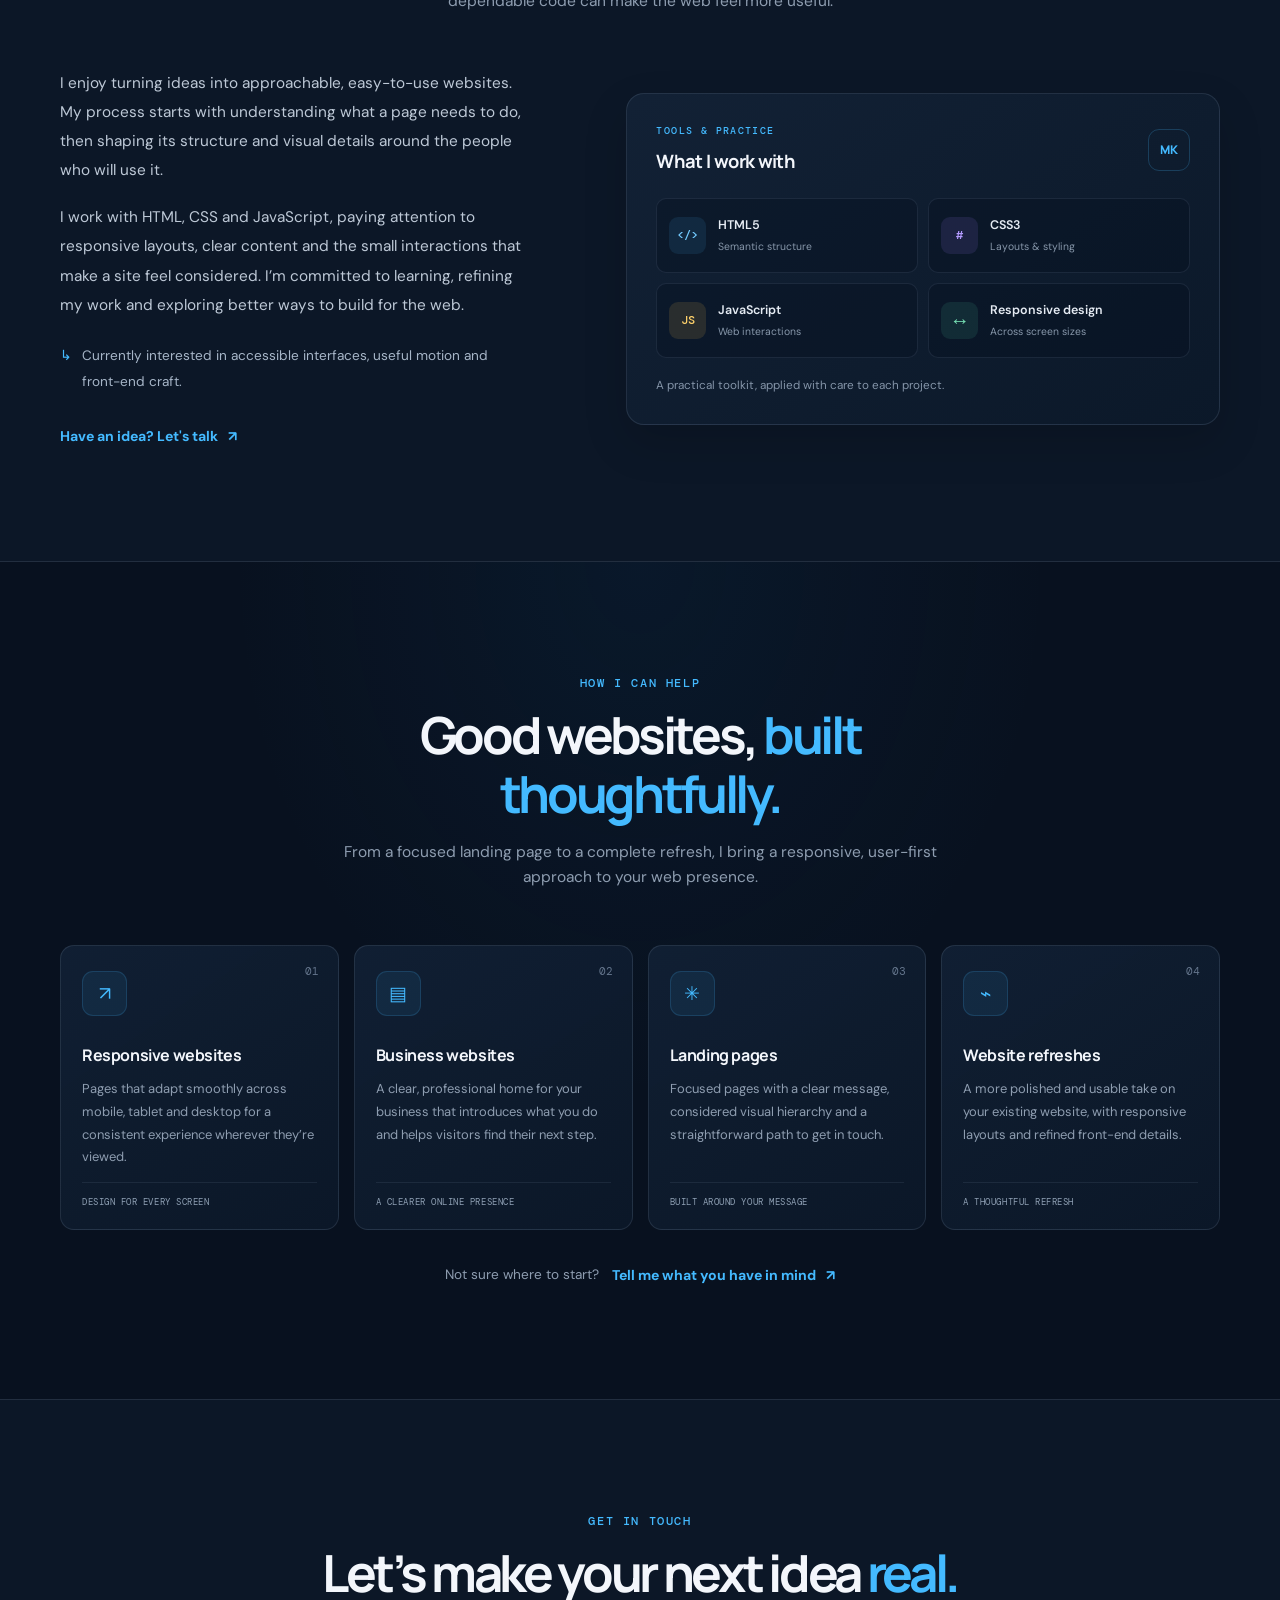
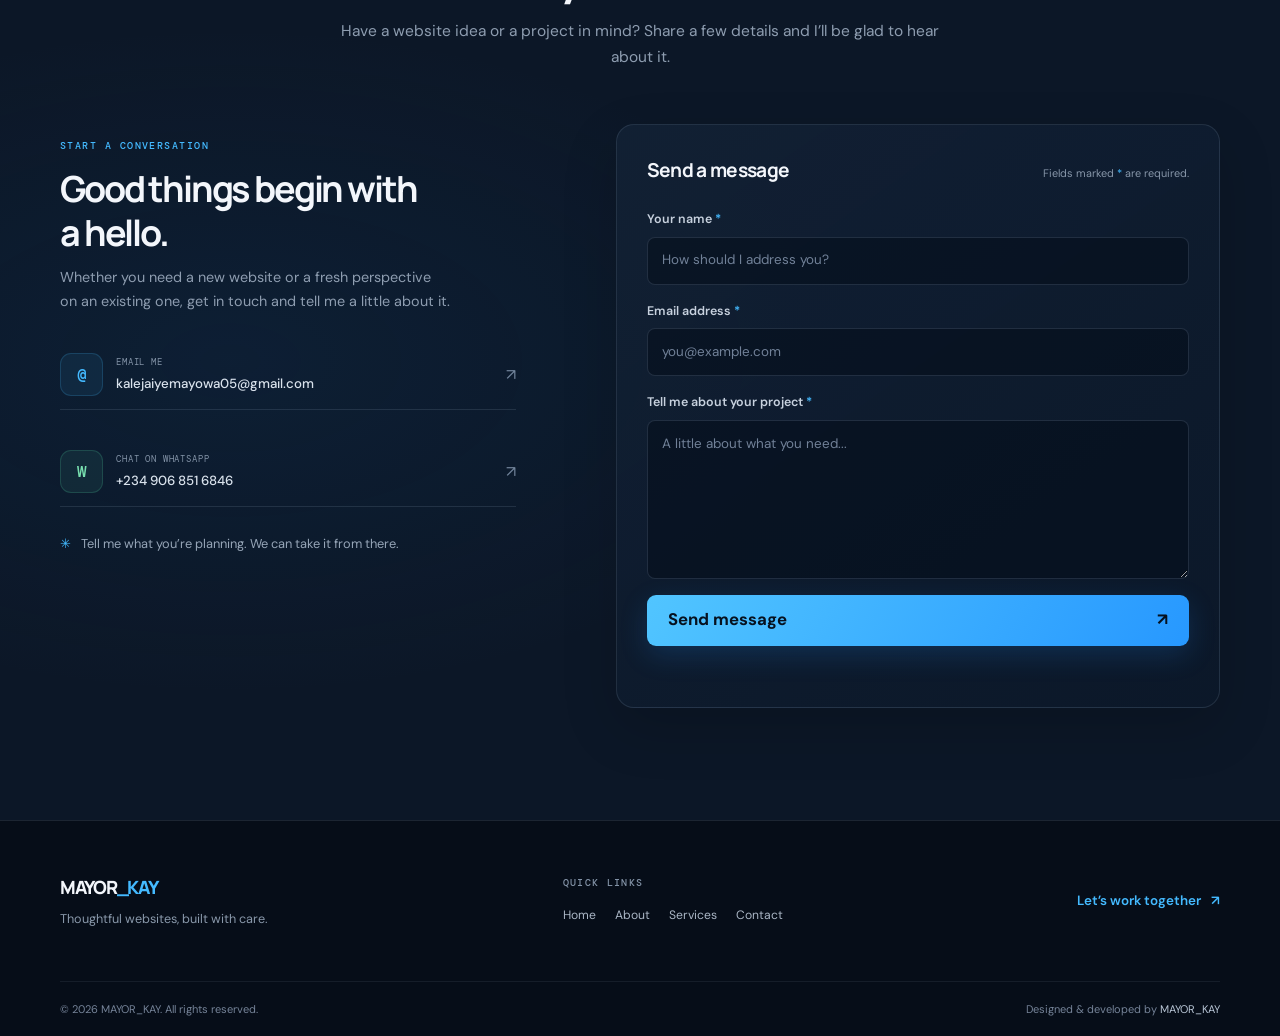
==== commit 857e5a5d: "Update project showcase with recent work details and add project links" ====
--- a/index.html
+++ b/index.html
@@ -86,7 +86,7 @@
                         <p class="section-label">A LOOK AT MY WORK</p>
                         <h2 id="work-title">Selected <span>projects</span></h2>
                     </div>
-                    <p>Every good project starts with a clear idea. The showcase is being prepared—check back soon.</p>
+                    <p>A selection of recent work, including a live storefront built for Prosper's Gift Hub.</p>
                 </div>
                 <article class="project-placeholder">
                     <div class="project-preview" aria-hidden="true">
@@ -94,14 +94,22 @@
                         <img class="preview-mobile" src="assets/prosper-mobile.png" alt="">
                     </div>
                     <div class="project-copy">
-                        <p class="project-status"><span></span> RESPONSIVE E-COMMERCE CONCEPT</p>
+                        <p class="project-status"><span></span> LIVE E-COMMERCE WEBSITE</p>
                         <h3>Prosper's Gift Hub &amp; More</h3>
-                        <p>A polished gift, fashion and souvenir storefront with a clean hero section, strong calls to action and layouts prepared for both desktop and mobile screens.</p>
+                        <p>A responsive gift, fashion and souvenir storefront, designed to make browsing the collection easy on desktop and mobile.</p>
                         <ul class="tech-list" aria-label="Technologies used">
                             <li>HTML5</li>
                             <li>CSS3</li>
                             <li>JavaScript</li>
                         </ul>
+                        <div class="project-links">
+                            <a class="btn primary-btn" href="https://gift-hub-ten.vercel.app/" target="_blank" rel="noopener noreferrer">
+                                Visit live site <span aria-hidden="true">↗</span>
+                            </a>
+                            <a class="btn secondary-btn" href="https://github.com/MayorKay01/Prosper-s-Gift-Hub-" target="_blank" rel="noopener noreferrer">
+                                View on GitHub <span aria-hidden="true">↗</span>
+                            </a>
+                        </div>
                     </div>
                     <span class="project-index" aria-hidden="true">01</span>
                 </article>
--- a/style.css
+++ b/style.css
@@ -673,6 +673,20 @@
     font-size: 0.66rem;
 }
 
+.project-links {
+    display: flex;
+    flex-wrap: wrap;
+    gap: 10px;
+    margin-top: 22px;
+}
+
+.project-links .btn {
+    min-height: 44px;
+    gap: 12px;
+    padding: 0 15px;
+    font-size: 0.82rem;
+}
+
 .project-index {
     position: absolute;
     top: 18px;
@@ -1626,19 +1640,15 @@
         min-height: 175px;
     }
 
-    .preview-browser {
-        width: 84%;
+    .preview-desktop {
+        width: 92%;
         height: 150px;
     }
 
-    .preview-content {
-        padding: 19px 14px;
-    }
-
-    .preview-shape {
-        right: 12px;
-        width: 54px;
-        height: 54px;
+    .preview-mobile {
+        right: 3%;
+        width: 64px;
+        height: 118px;
     }
 
     .section {
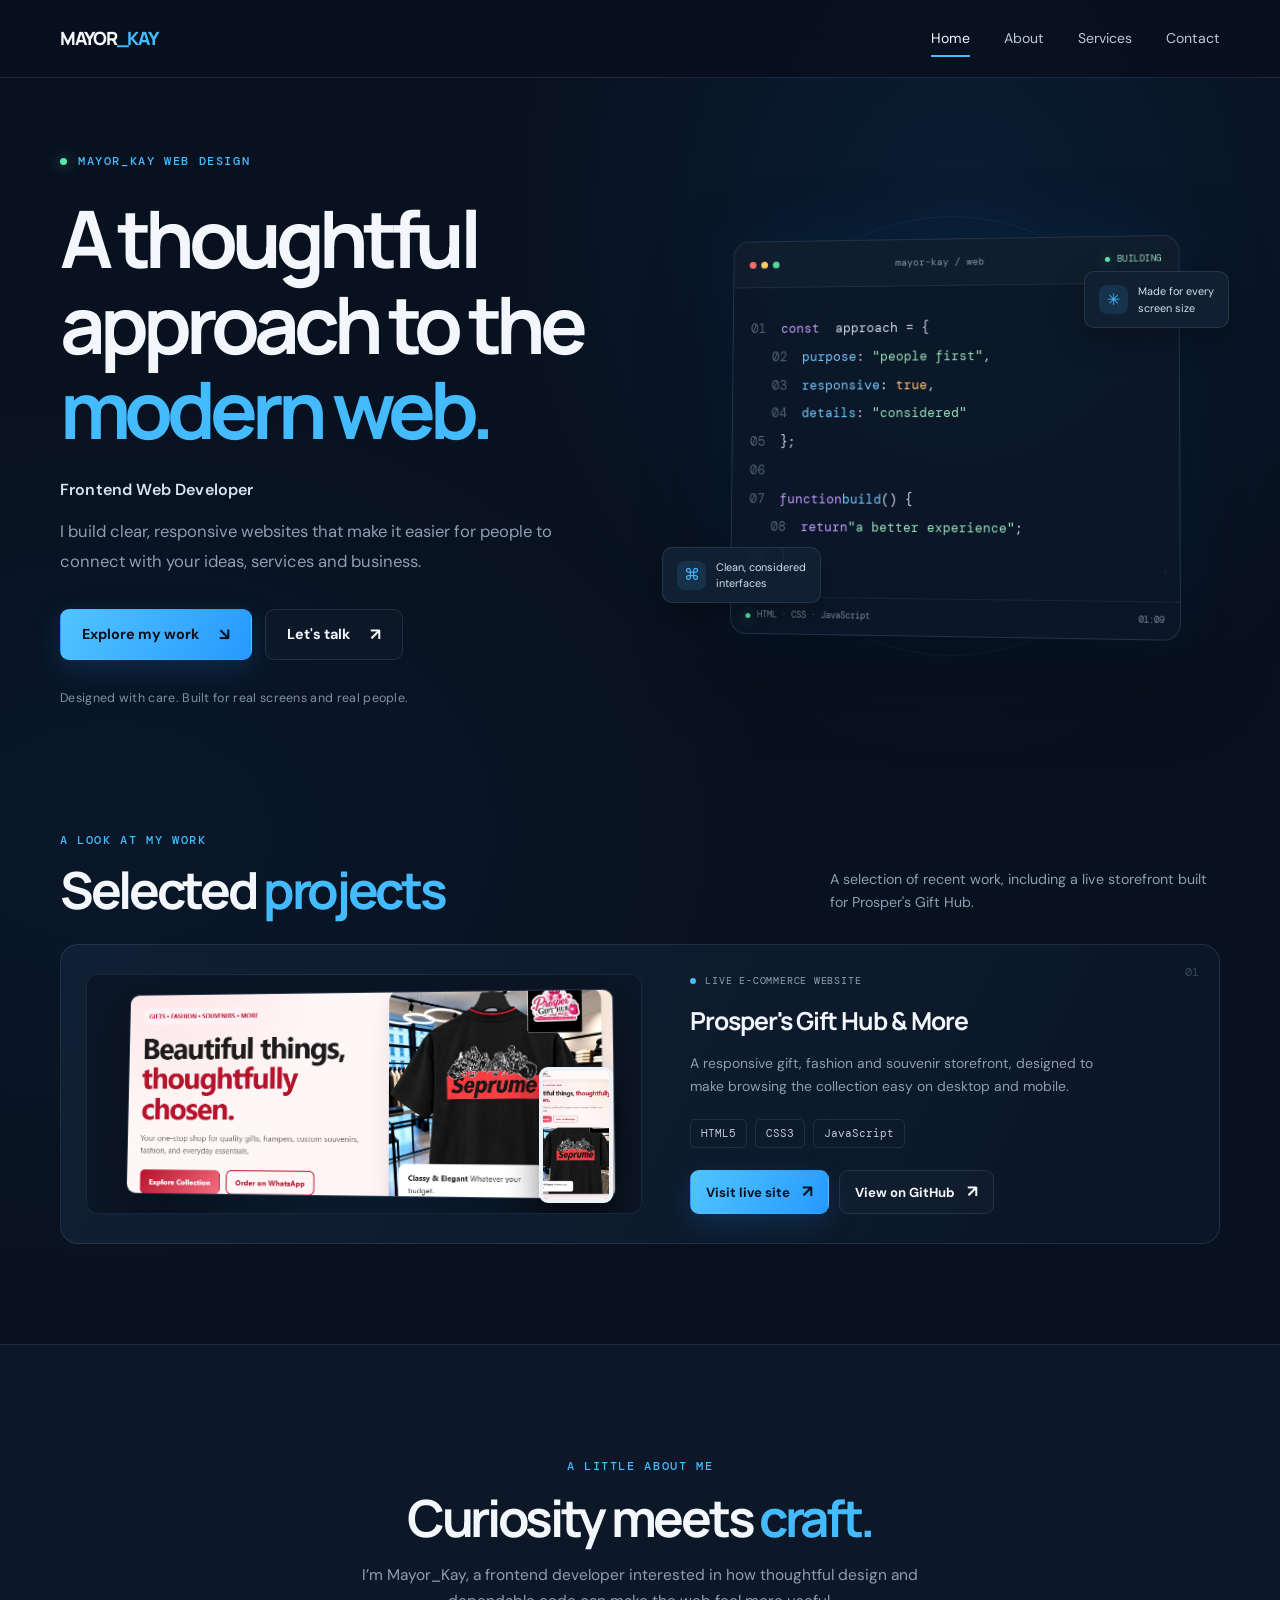
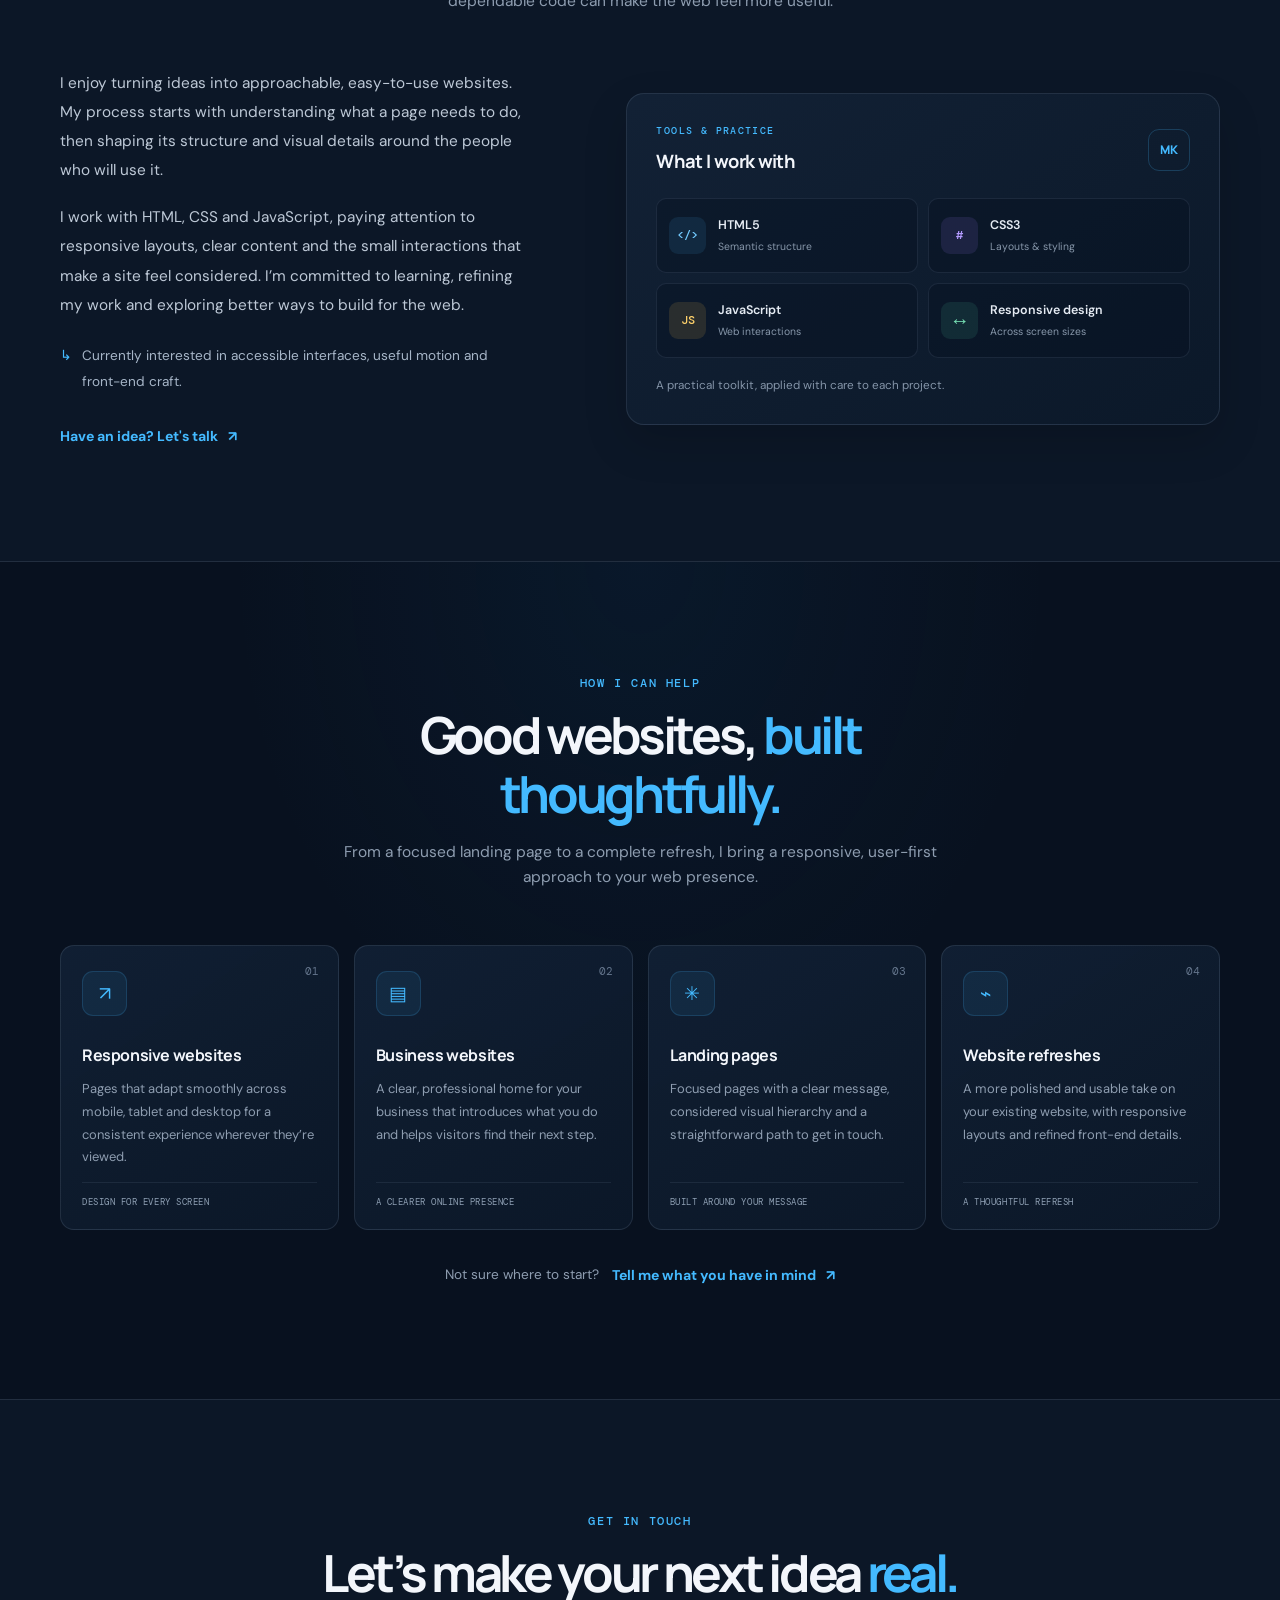
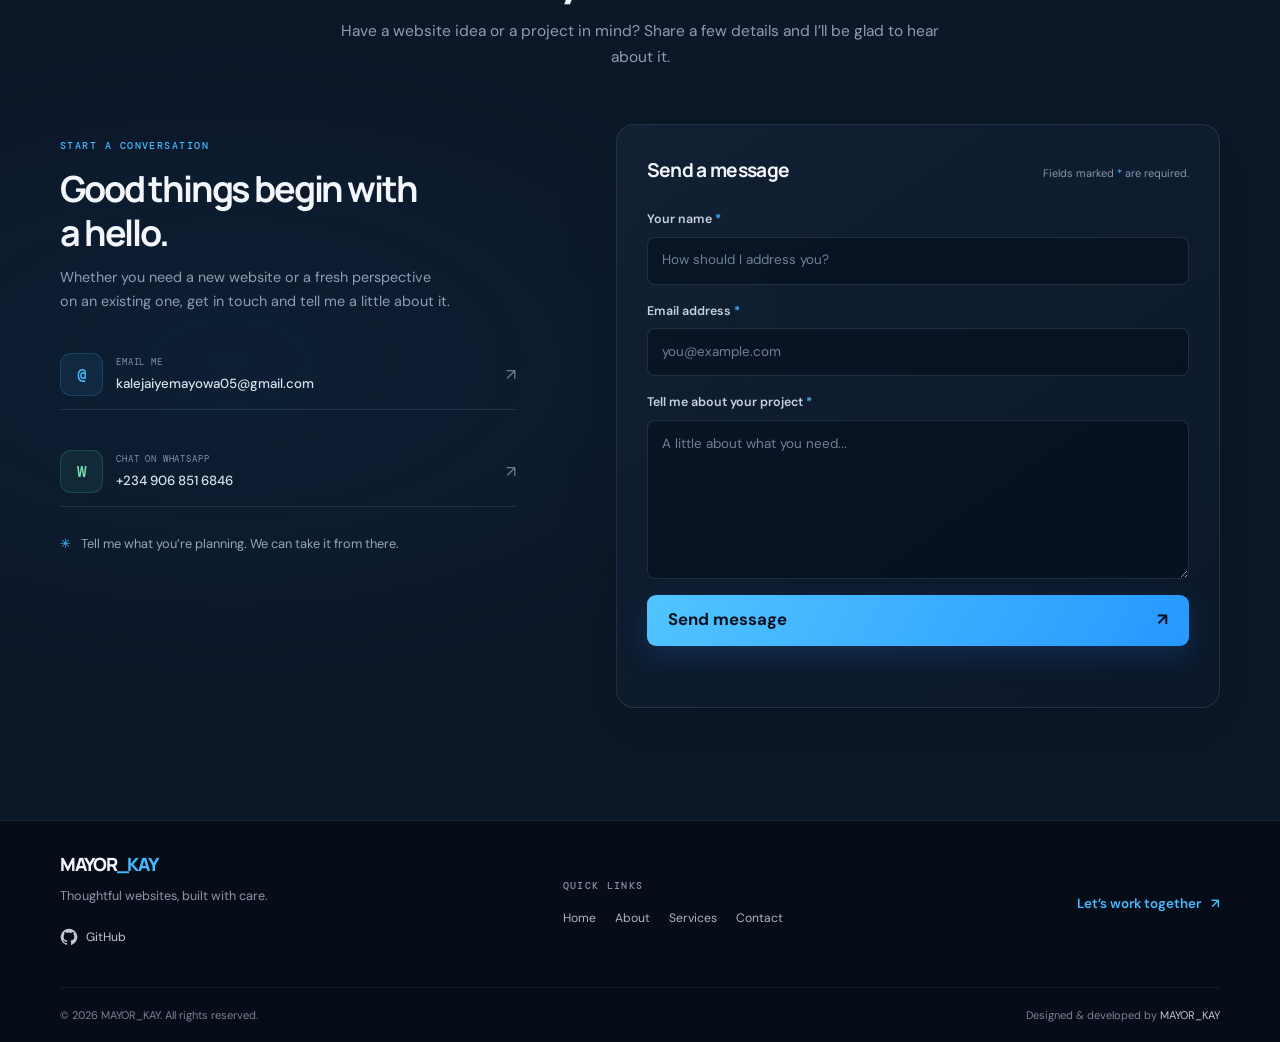
==== commit 5d8fc23d: "Add GitHub link to footer and style social link for better visibility" ====
--- a/index.html
+++ b/index.html
@@ -253,6 +253,12 @@
             <div class="footer-brand">
                 <a class="logo" href="#home">MAYOR<span>_KAY</span></a>
                 <p>Thoughtful websites, built with care.</p>
+                <a class="footer-social-link" href="https://github.com/MayorKay01" target="_blank" rel="noopener noreferrer" aria-label="Visit Mayor_Kay on GitHub">
+                    <svg aria-hidden="true" viewBox="0 0 24 24" focusable="false">
+                        <path fill="currentColor" d="M12 .9a11.1 11.1 0 0 0-3.51 21.63c.56.1.76-.24.76-.54v-2.1c-3.1.67-3.76-1.32-3.76-1.32-.5-1.28-1.23-1.62-1.23-1.62-1.01-.69.08-.68.08-.68 1.12.08 1.71 1.15 1.71 1.15.99 1.7 2.6 1.21 3.23.93.1-.72.39-1.21.7-1.49-2.48-.28-5.09-1.24-5.09-5.53 0-1.22.44-2.22 1.15-3-.12-.28-.5-1.42.11-2.96 0 0 .94-.3 3.05 1.15a10.6 10.6 0 0 1 5.55 0c2.11-1.45 3.05-1.15 3.05-1.15.61 1.54.23 2.68.11 2.96.72.78 1.15 1.78 1.15 3 0 4.3-2.62 5.24-5.11 5.52.4.35.76 1.03.76 2.08v3.06c0 .3.2.65.77.54A11.1 11.1 0 0 0 12 .9Z"/>
+                    </svg>
+                    <span>GitHub</span>
+                </a>
             </div>
             <div class="footer-nav-wrap">
                 <p class="footer-label">QUICK LINKS</p>
--- a/style.css
+++ b/style.css
@@ -1221,6 +1221,27 @@
     font-size: 0.79rem;
 }
 
+.footer-social-link {
+    display: inline-flex;
+    align-items: center;
+    gap: 8px;
+    min-height: 44px;
+    margin-top: 8px;
+    color: var(--text-soft);
+    font-size: 0.76rem;
+    transition: color 180ms ease, transform 180ms ease;
+}
+
+.footer-social-link svg {
+    width: 18px;
+    height: 18px;
+}
+
+.footer-social-link:hover {
+    color: var(--accent);
+    transform: translateY(-2px);
+}
+
 .footer-label {
     margin-bottom: 10px;
     color: #8393a7;
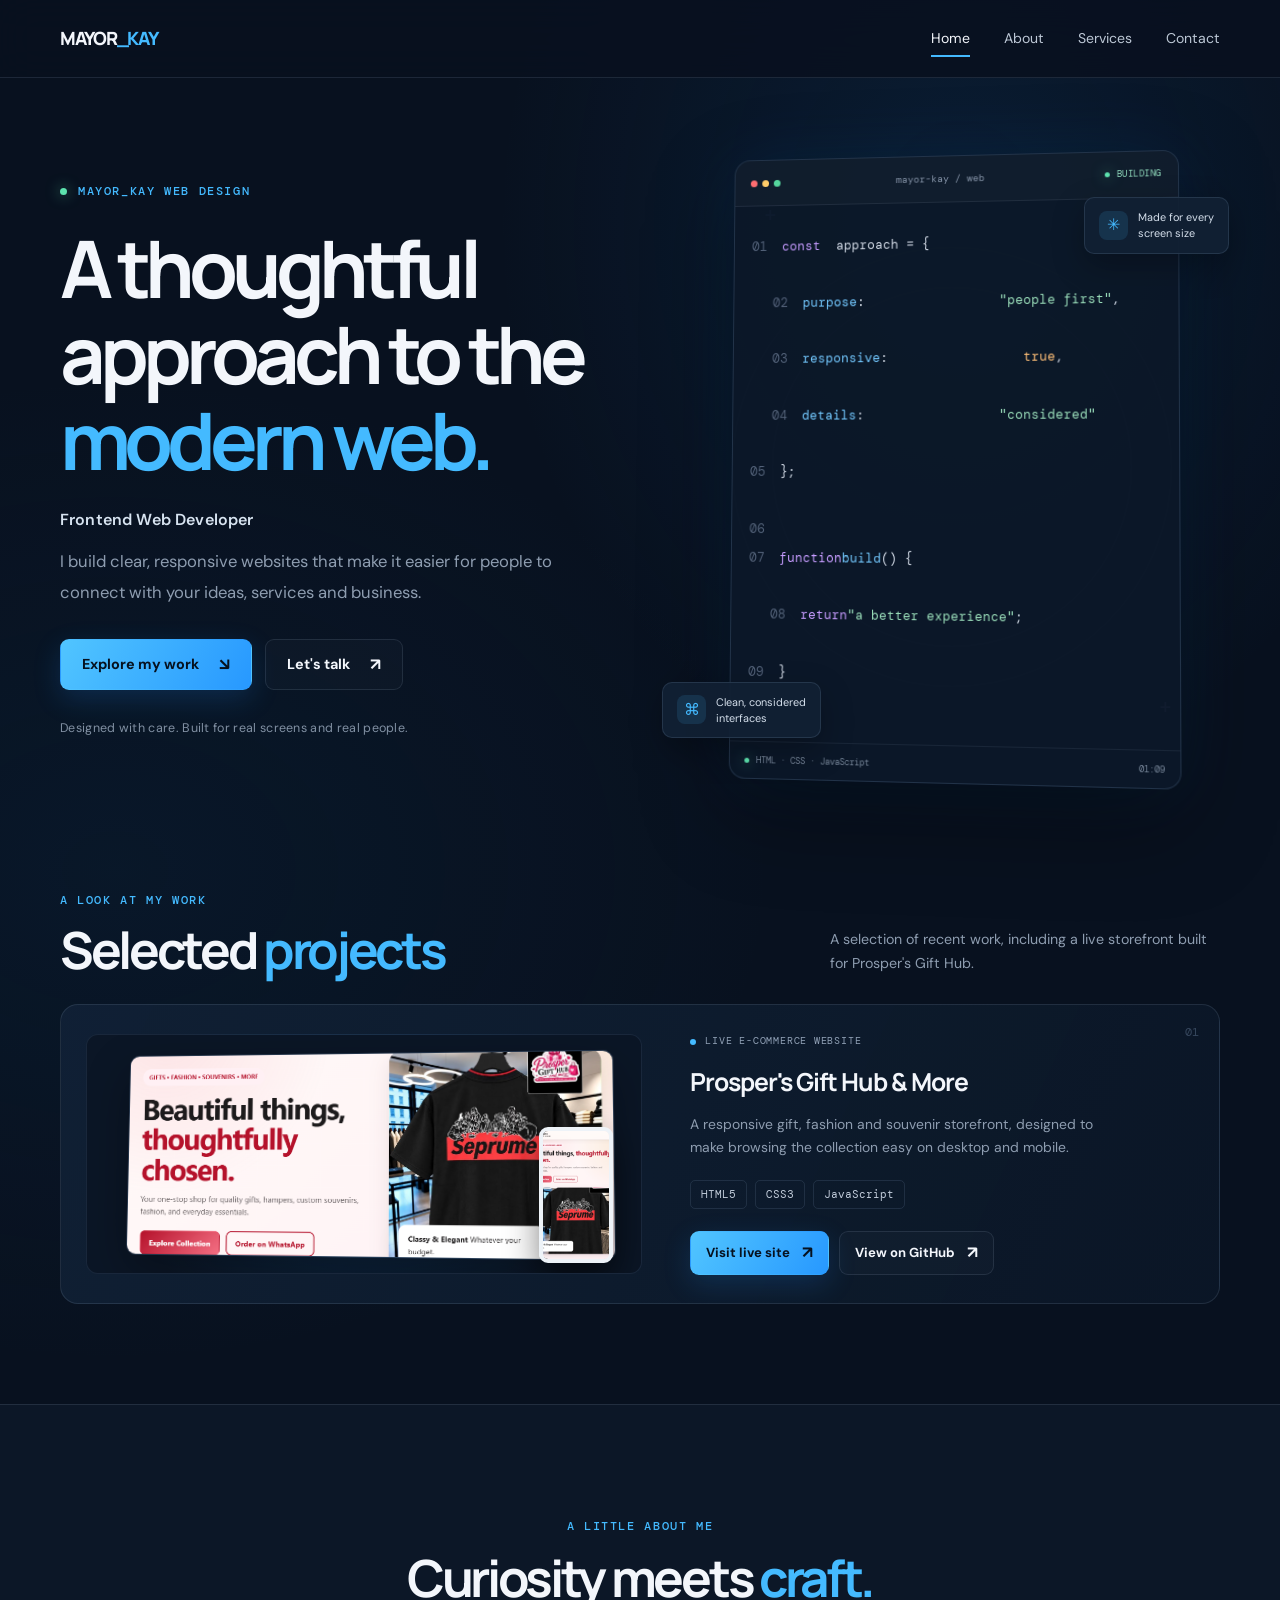
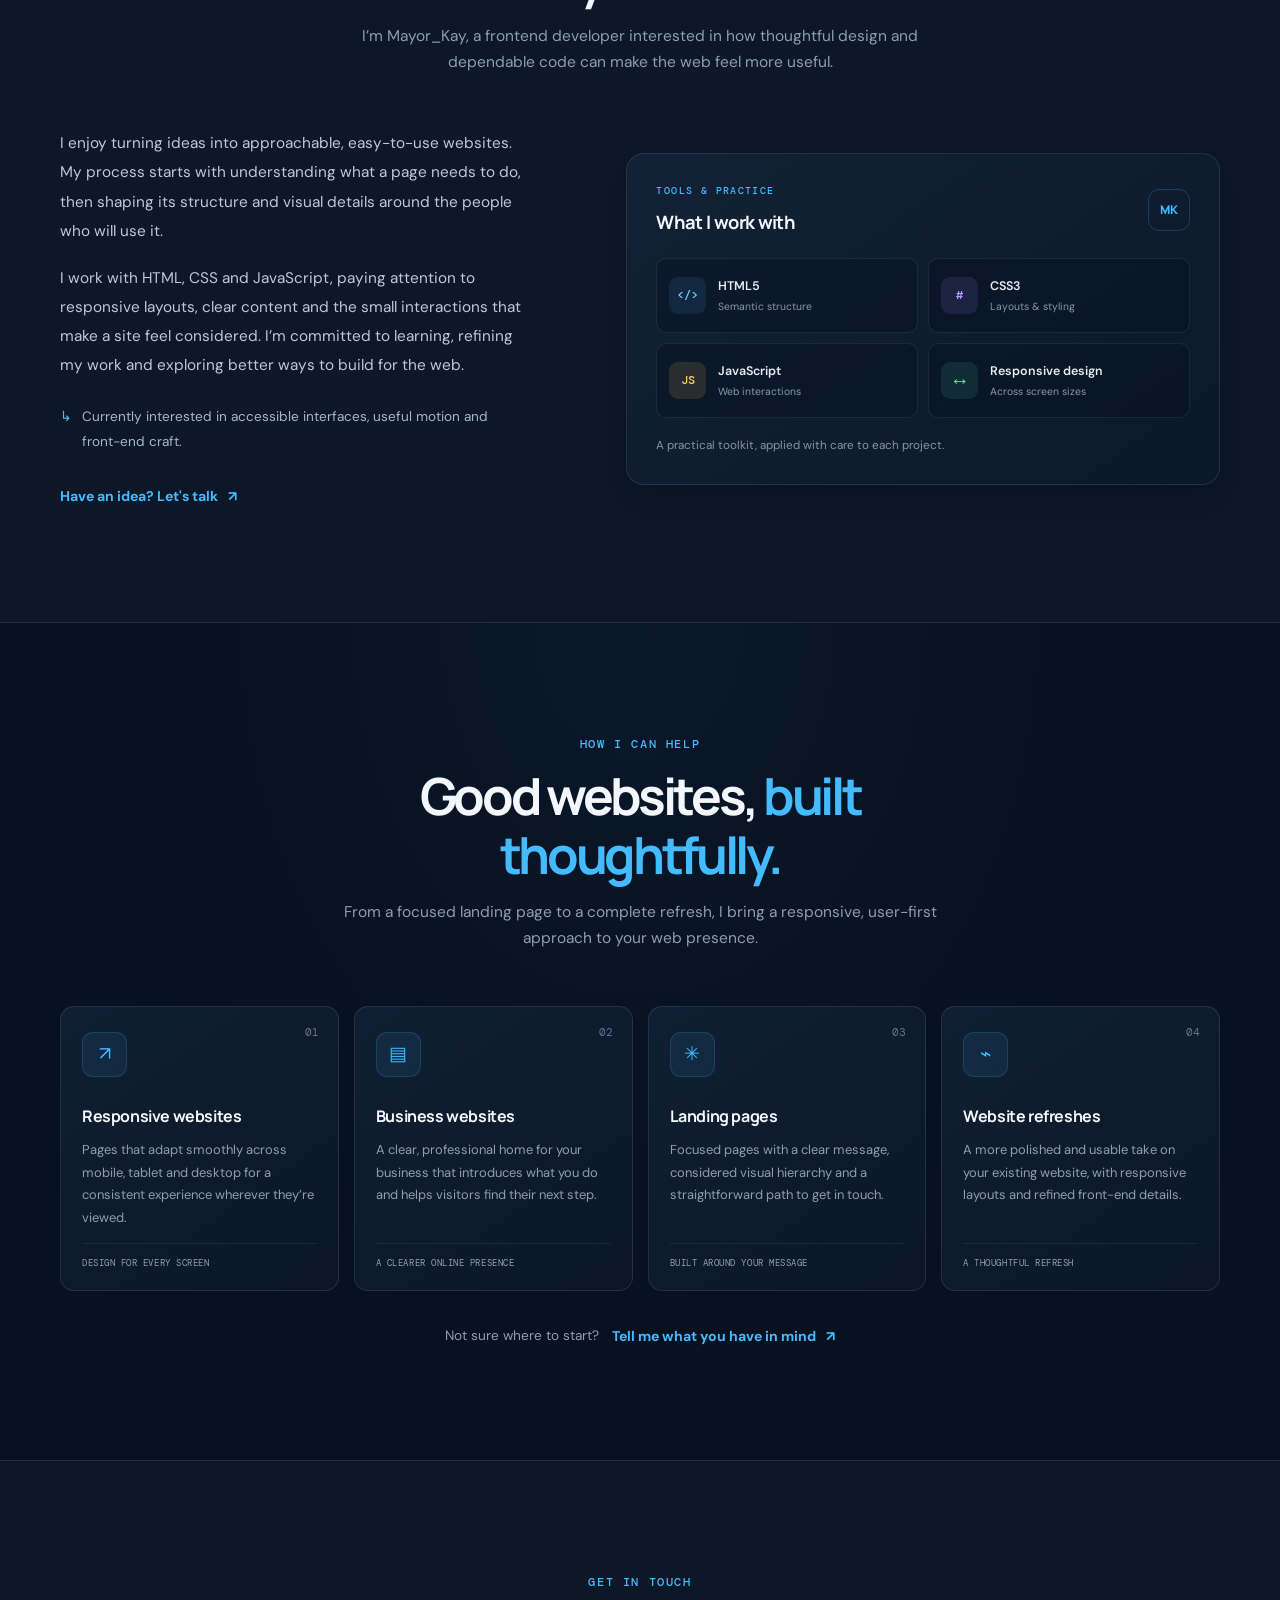
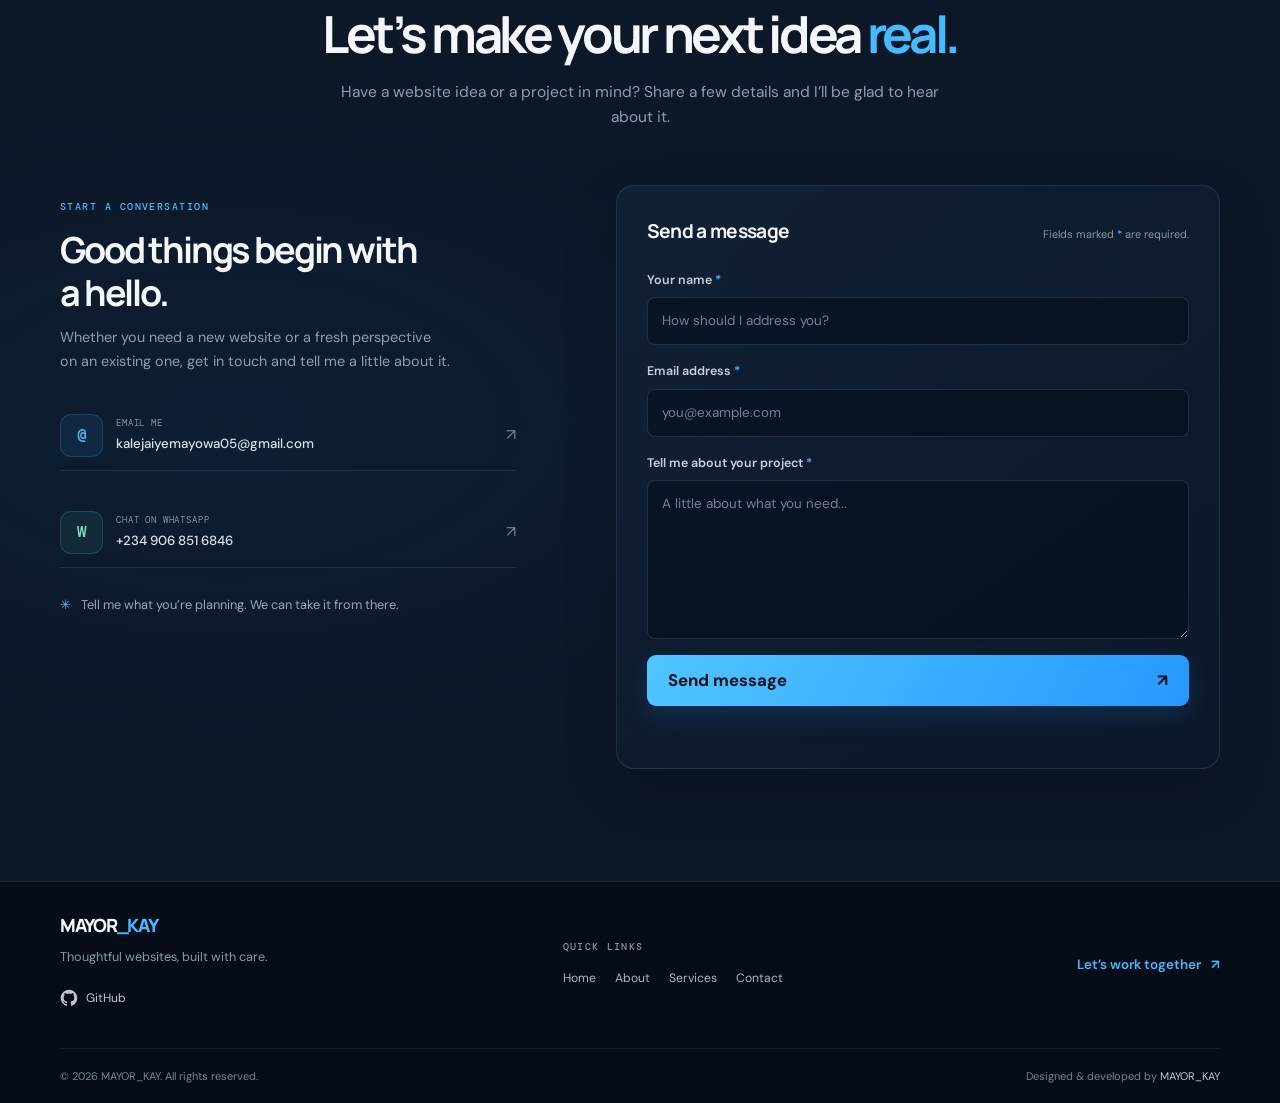
==== commit bce3675f: "Refactor HTML structure for improved readability and consistency" ====
--- a/index.html
+++ b/index.html
@@ -1,284 +1,546 @@
-<!DOCTYPE html>
+<!doctype html>
 <html lang="en">
-<head>
-    <meta charset="UTF-8">
-    <meta name="viewport" content="width=device-width, initial-scale=1.0">
-    <meta name="description" content="Mayor_Kay is a frontend web developer creating responsive, thoughtful websites with HTML, CSS and JavaScript.">
-    <meta name="theme-color" content="#08111f">
-    <meta property="og:type" content="website">
-    <meta property="og:title" content="MAYOR_KAY | Frontend Web Developer">
-    <meta property="og:description" content="Responsive, thoughtful websites built with care by Mayor_Kay.">
-    <meta property="og:image" content="favicon.png">
+  <head>
+    <meta charset="UTF-8" />
+    <meta name="viewport" content="width=device-width, initial-scale=1.0" />
+    <meta
+      name="description"
+      content="Mayor_Kay is a frontend web developer creating responsive, thoughtful websites with HTML, CSS and JavaScript."
+    />
+    <meta name="theme-color" content="#08111f" />
+    <meta property="og:type" content="website" />
+    <meta property="og:title" content="MAYOR_KAY | Frontend Web Developer" />
+    <meta
+      property="og:description"
+      content="Responsive, thoughtful websites built with care by Mayor_Kay."
+    />
+    <meta property="og:image" content="favicon.png" />
     <title>MAYOR_KAY | Frontend Web Developer</title>
-    <link rel="icon" type="image/png" href="favicon.png">
-    <link rel="stylesheet" href="style.css">
-</head>
-<body>
+    <link rel="icon" type="image/png" href="favicon.png" />
+    <link rel="stylesheet" href="style.css" />
+  </head>
+  <body>
     <a class="skip-link" href="#main">Skip to content</a>
 
     <header class="site-header">
-        <nav class="navbar" aria-label="Main navigation">
-            <a class="logo" href="#home" aria-label="MAYOR_KAY home">MAYOR<span>_KAY</span></a>
-
-            <button class="menu-btn" id="menuBtn" type="button" aria-label="Open navigation menu" aria-controls="navLinks" aria-expanded="false">
-                <span></span>
-                <span></span>
-            </button>
-
-            <ul class="nav-links" id="navLinks">
-                <li><a href="#home">Home</a></li>
-                <li><a href="#about">About</a></li>
-                <li><a href="#services">Services</a></li>
-                <li><a href="#contact">Contact</a></li>
+      <nav class="navbar" aria-label="Main navigation">
+        <a class="logo" href="#home" aria-label="MAYOR_KAY home"
+          >MAYOR<span>_KAY</span></a
+        >
+
+        <button
+          class="menu-btn"
+          id="menuBtn"
+          type="button"
+          aria-label="Open navigation menu"
+          aria-controls="navLinks"
+          aria-expanded="false"
+        >
+          <span></span>
+          <span></span>
+        </button>
+
+        <ul class="nav-links" id="navLinks">
+          <li><a href="#home">Home</a></li>
+          <li><a href="#about">About</a></li>
+          <li><a href="#services">Services</a></li>
+          <li><a href="#contact">Contact</a></li>
+        </ul>
+      </nav>
+    </header>
+
+    <main id="main">
+      <section class="home-section" id="home" aria-labelledby="hero-title">
+        <div class="hero page-width">
+          <div class="hero-content">
+            <p class="eyebrow">
+              <span class="status-dot"></span> MAYOR_KAY WEB DESIGN
+            </p>
+            <h1 id="hero-title">
+              A thoughtful approach to the <span>modern web.</span>
+            </h1>
+            <h2>Frontend Web Developer</h2>
+            <p class="hero-description">
+              I build clear, responsive websites that make it easier for people
+              to connect with your ideas, services and business.
+            </p>
+            <div class="hero-buttons">
+              <a class="btn primary-btn" href="#work"
+                >Explore my work <span aria-hidden="true">↘</span></a
+              >
+              <a class="btn secondary-btn" href="#contact"
+                >Let's talk <span aria-hidden="true">↗</span></a
+              >
+            </div>
+            <p class="hero-note">
+              Designed with care. Built for real screens and real people.
+            </p>
+          </div>
+
+          <div
+            class="hero-visual"
+            role="img"
+            aria-label="A visual representation of a web development workspace"
+          >
+            <div class="visual-orbit orbit-one"></div>
+            <div class="visual-orbit orbit-two"></div>
+            <div class="editor-card">
+              <div class="editor-top">
+                <div class="window-dots" aria-hidden="true">
+                  <i></i><i></i><i></i>
+                </div>
+                <span>mayor-kay / web</span>
+                <span class="editor-live"><i></i> BUILDING</span>
+              </div>
+              <div class="editor-body" aria-hidden="true">
+                <div class="editor-line">
+                  <span class="line-number">01</span
+                  ><span class="code-purple">const</span>&nbsp; approach = {
+                </div>
+                <div class="editor-line indent">
+                  <span class="line-number">02</span
+                  ><span class="code-blue">purpose</span>:
+                  <span class="code-green">"people first"</span>,
+                </div>
+                <div class="editor-line indent">
+                  <span class="line-number">03</span
+                  ><span class="code-blue">responsive</span>:
+                  <span class="code-orange">true</span>,
+                </div>
+                <div class="editor-line indent">
+                  <span class="line-number">04</span
+                  ><span class="code-blue">details</span>:
+                  <span class="code-green">"considered"</span>
+                </div>
+                <div class="editor-line">
+                  <span class="line-number">05</span>};
+                </div>
+                <div class="editor-line spacer">
+                  <span class="line-number">06</span>
+                </div>
+                <div class="editor-line">
+                  <span class="line-number">07</span
+                  ><span class="code-purple">function</span>
+                  <span class="code-blue">build</span>() {
+                </div>
+                <div class="editor-line indent">
+                  <span class="line-number">08</span
+                  ><span class="code-purple">return</span>
+                  <span class="code-green">"a better experience"</span>;
+                </div>
+                <div class="editor-line">
+                  <span class="line-number">09</span>}
+                </div>
+              </div>
+              <div class="editor-footer">
+                <span><i></i> HTML · CSS · JavaScript</span><span>01:09</span>
+              </div>
+            </div>
+            <div class="floating-note note-top">
+              <span class="note-icon" aria-hidden="true">✳</span
+              ><span>Made for every<br />screen size</span>
+            </div>
+            <div class="floating-note note-bottom">
+              <span class="note-icon" aria-hidden="true">⌘</span
+              ><span>Clean, considered<br />interfaces</span>
+            </div>
+            <span class="visual-cross cross-one" aria-hidden="true">+</span>
+            <span class="visual-cross cross-two" aria-hidden="true">+</span>
+          </div>
+        </div>
+
+        <div
+          class="work-section page-width"
+          id="work"
+          aria-labelledby="work-title"
+        >
+          <div class="work-heading">
+            <div>
+              <p class="section-label">A LOOK AT MY WORK</p>
+              <h2 id="work-title">Selected <span>projects</span></h2>
+            </div>
+            <p>
+              A selection of recent work, including a live storefront built for
+              Prosper's Gift Hub.
+            </p>
+          </div>
+          <article class="project-placeholder">
+            <div class="project-preview" aria-hidden="true">
+              <img
+                class="preview-desktop"
+                src="assets/prosper-desktop.png"
+                alt=""
+              />
+              <img
+                class="preview-mobile"
+                src="assets/prosper-mobile.png"
+                alt=""
+              />
+            </div>
+            <div class="project-copy">
+              <p class="project-status">
+                <span></span> LIVE E-COMMERCE WEBSITE
+              </p>
+              <h3>Prosper's Gift Hub &amp; More</h3>
+              <p>
+                A responsive gift, fashion and souvenir storefront, designed to
+                make browsing the collection easy on desktop and mobile.
+              </p>
+              <ul class="tech-list" aria-label="Technologies used">
+                <li>HTML5</li>
+                <li>CSS3</li>
+                <li>JavaScript</li>
+              </ul>
+              <div class="project-links">
+                <a
+                  class="btn primary-btn"
+                  href="https://gift-hub-ten.vercel.app/"
+                  target="_blank"
+                  rel="noopener noreferrer"
+                >
+                  Visit live site <span aria-hidden="true">↗</span>
+                </a>
+                <a
+                  class="btn secondary-btn"
+                  href="https://github.com/MayorKay01/Prosper-s-Gift-Hub-"
+                  target="_blank"
+                  rel="noopener noreferrer"
+                >
+                  View on GitHub <span aria-hidden="true">↗</span>
+                </a>
+              </div>
+            </div>
+            <span class="project-index" aria-hidden="true">01</span>
+          </article>
+        </div>
+      </section>
+
+      <section
+        class="section about-section"
+        id="about"
+        aria-labelledby="about-title"
+      >
+        <div class="page-width">
+          <div class="section-heading">
+            <p class="section-label">A LITTLE ABOUT ME</p>
+            <h2 id="about-title">Curiosity meets <span>craft.</span></h2>
+            <p class="section-intro">
+              I’m Mayor_Kay, a frontend developer interested in how thoughtful
+              design and dependable code can make the web feel more useful.
+            </p>
+          </div>
+
+          <div class="about-grid">
+            <div class="about-copy">
+              <p>
+                I enjoy turning ideas into approachable, easy-to-use websites.
+                My process starts with understanding what a page needs to do,
+                then shaping its structure and visual details around the people
+                who will use it.
+              </p>
+              <p>
+                I work with HTML, CSS and JavaScript, paying attention to
+                responsive layouts, clear content and the small interactions
+                that make a site feel considered. I’m committed to learning,
+                refining my work and exploring better ways to build for the web.
+              </p>
+              <p class="interest-note">
+                <span aria-hidden="true">↳</span> Currently interested in
+                accessible interfaces, useful motion and front-end craft.
+              </p>
+              <a class="text-link" href="#contact"
+                >Have an idea? Let's talk <span aria-hidden="true">↗</span></a
+              >
+            </div>
+
+            <div class="skills-panel">
+              <div class="skills-heading">
+                <div>
+                  <p class="section-label">TOOLS &amp; PRACTICE</p>
+                  <h3>What I work with</h3>
+                </div>
+                <span class="skills-mark" aria-hidden="true">MK</span>
+              </div>
+              <ul class="skill-grid">
+                <li class="skill-card">
+                  <span class="skill-symbol html-symbol" aria-hidden="true"
+                    >&lt;/&gt;</span
+                  ><span
+                    ><strong>HTML5</strong
+                    ><small>Semantic structure</small></span
+                  >
+                </li>
+                <li class="skill-card">
+                  <span class="skill-symbol css-symbol" aria-hidden="true"
+                    >#</span
+                  ><span
+                    ><strong>CSS3</strong
+                    ><small>Layouts &amp; styling</small></span
+                  >
+                </li>
+                <li class="skill-card">
+                  <span class="skill-symbol js-symbol" aria-hidden="true"
+                    >JS</span
+                  ><span
+                    ><strong>JavaScript</strong
+                    ><small>Web interactions</small></span
+                  >
+                </li>
+                <li class="skill-card">
+                  <span
+                    class="skill-symbol responsive-symbol"
+                    aria-hidden="true"
+                    >↔</span
+                  ><span
+                    ><strong>Responsive design</strong
+                    ><small>Across screen sizes</small></span
+                  >
+                </li>
+              </ul>
+              <p class="skills-footnote">
+                A practical toolkit, applied with care to each project.
+              </p>
+            </div>
+          </div>
+        </div>
+      </section>
+
+      <section
+        class="section services-section"
+        id="services"
+        aria-labelledby="services-title"
+      >
+        <div class="page-width">
+          <div class="section-heading">
+            <p class="section-label">HOW I CAN HELP</p>
+            <h2 id="services-title">
+              Good websites, <span>built thoughtfully.</span>
+            </h2>
+            <p class="section-intro">
+              From a focused landing page to a complete refresh, I bring a
+              responsive, user-first approach to your web presence.
+            </p>
+          </div>
+
+          <div class="service-grid">
+            <article class="service-card">
+              <span class="service-number">01</span>
+              <span class="service-icon" aria-hidden="true">↗</span>
+              <h3>Responsive websites</h3>
+              <p>
+                Pages that adapt smoothly across mobile, tablet and desktop for
+                a consistent experience wherever they’re viewed.
+              </p>
+              <span class="service-detail">DESIGN FOR EVERY SCREEN</span>
+            </article>
+            <article class="service-card">
+              <span class="service-number">02</span>
+              <span class="service-icon" aria-hidden="true">▤</span>
+              <h3>Business websites</h3>
+              <p>
+                A clear, professional home for your business that introduces
+                what you do and helps visitors find their next step.
+              </p>
+              <span class="service-detail">A CLEARER ONLINE PRESENCE</span>
+            </article>
+            <article class="service-card">
+              <span class="service-number">03</span>
+              <span class="service-icon" aria-hidden="true">✳</span>
+              <h3>Landing pages</h3>
+              <p>
+                Focused pages with a clear message, considered visual hierarchy
+                and a straightforward path to get in touch.
+              </p>
+              <span class="service-detail">BUILT AROUND YOUR MESSAGE</span>
+            </article>
+            <article class="service-card">
+              <span class="service-number">04</span>
+              <span class="service-icon" aria-hidden="true">⌁</span>
+              <h3>Website refreshes</h3>
+              <p>
+                A more polished and usable take on your existing website, with
+                responsive layouts and refined front-end details.
+              </p>
+              <span class="service-detail">A THOUGHTFUL REFRESH</span>
+            </article>
+          </div>
+          <div class="services-cta">
+            <p>Not sure where to start?</p>
+            <a class="text-link" href="#contact"
+              >Tell me what you have in mind
+              <span aria-hidden="true">↗</span></a
+            >
+          </div>
+        </div>
+      </section>
+
+      <section
+        class="section contact-section"
+        id="contact"
+        aria-labelledby="contact-title"
+      >
+        <div class="page-width">
+          <div class="section-heading">
+            <p class="section-label">GET IN TOUCH</p>
+            <h2 id="contact-title">
+              Let’s make your next idea <span>real.</span>
+            </h2>
+            <p class="section-intro">
+              Have a website idea or a project in mind? Share a few details and
+              I’ll be glad to hear about it.
+            </p>
+          </div>
+
+          <div class="contact-grid">
+            <div class="contact-info">
+              <p class="contact-overline">START A CONVERSATION</p>
+              <h3>Good things begin with a hello.</h3>
+              <p>
+                Whether you need a new website or a fresh perspective on an
+                existing one, get in touch and tell me a little about it.
+              </p>
+
+              <a
+                class="contact-method"
+                href="mailto:kalejaiyemayowa05@gmail.com"
+              >
+                <span class="contact-icon" aria-hidden="true">@</span>
+                <span
+                  ><small>EMAIL ME</small
+                  ><strong>kalejaiyemayowa05@gmail.com</strong></span
+                >
+                <span class="contact-arrow" aria-hidden="true">↗</span>
+              </a>
+              <a
+                class="contact-method"
+                href="https://wa.me/2349068516846"
+                target="_blank"
+                rel="noopener noreferrer"
+              >
+                <span class="contact-icon whatsapp-icon" aria-hidden="true"
+                  >W</span
+                >
+                <span
+                  ><small>CHAT ON WHATSAPP</small
+                  ><strong>+234 906 851 6846</strong></span
+                >
+                <span class="contact-arrow" aria-hidden="true">↗</span>
+              </a>
+              <div class="contact-aside">
+                <span aria-hidden="true">✳</span> Tell me what you’re planning.
+                We can take it from there.
+              </div>
+            </div>
+
+            <form
+              class="contact-form"
+              id="contactForm"
+              action="https://formspree.io/f/mbgdekvd"
+              method="POST"
+            >
+              <div class="form-heading">
+                <h3>Send a message</h3>
+                <p>
+                  Fields marked <span aria-hidden="true">*</span> are required.
+                </p>
+              </div>
+              <div class="input-group">
+                <label for="name"
+                  >Your name <span aria-hidden="true">*</span></label
+                >
+                <input
+                  type="text"
+                  id="name"
+                  name="name"
+                  placeholder="How should I address you?"
+                  autocomplete="name"
+                  required
+                />
+              </div>
+              <div class="input-group">
+                <label for="email"
+                  >Email address <span aria-hidden="true">*</span></label
+                >
+                <input
+                  type="email"
+                  id="email"
+                  name="email"
+                  placeholder="you@example.com"
+                  autocomplete="email"
+                  required
+                />
+              </div>
+              <div class="input-group">
+                <label for="message"
+                  >Tell me about your project
+                  <span aria-hidden="true">*</span></label
+                >
+                <textarea
+                  id="message"
+                  name="message"
+                  rows="6"
+                  placeholder="A little about what you need..."
+                  required
+                ></textarea>
+              </div>
+              <button class="btn primary-btn submit-btn" type="submit">
+                <span class="submit-label">Send message</span
+                ><span aria-hidden="true">↗</span>
+              </button>
+              <p
+                class="form-message"
+                id="formMessage"
+                role="status"
+                aria-live="polite"
+              ></p>
+            </form>
+          </div>
+        </div>
+      </section>
+    </main>
+
+    <footer class="site-footer">
+      <div class="footer-main page-width">
+        <div class="footer-brand">
+          <a class="logo" href="#home">MAYOR<span>_KAY</span></a>
+          <p>Thoughtful websites, built with care.</p>
+          <a
+            class="footer-social-link"
+            href="https://github.com/MayorKay01"
+            target="_blank"
+            rel="noopener noreferrer"
+            aria-label="Visit Mayor_Kay on GitHub"
+          >
+            <svg aria-hidden="true" viewBox="0 0 24 24" focusable="false">
+              <path
+                fill="currentColor"
+                d="M12 .9a11.1 11.1 0 0 0-3.51 21.63c.56.1.76-.24.76-.54v-2.1c-3.1.67-3.76-1.32-3.76-1.32-.5-1.28-1.23-1.62-1.23-1.62-1.01-.69.08-.68.08-.68 1.12.08 1.71 1.15 1.71 1.15.99 1.7 2.6 1.21 3.23.93.1-.72.39-1.21.7-1.49-2.48-.28-5.09-1.24-5.09-5.53 0-1.22.44-2.22 1.15-3-.12-.28-.5-1.42.11-2.96 0 0 .94-.3 3.05 1.15a10.6 10.6 0 0 1 5.55 0c2.11-1.45 3.05-1.15 3.05-1.15.61 1.54.23 2.68.11 2.96.72.78 1.15 1.78 1.15 3 0 4.3-2.62 5.24-5.11 5.52.4.35.76 1.03.76 2.08v3.06c0 .3.2.65.77.54A11.1 11.1 0 0 0 12 .9Z"
+              />
+            </svg>
+            <span>GitHub</span>
+          </a>
+        </div>
+        <div class="footer-nav-wrap">
+          <p class="footer-label">QUICK LINKS</p>
+          <nav aria-label="Footer navigation">
+            <ul class="footer-nav">
+              <li><a href="#home">Home</a></li>
+              <li><a href="#about">About</a></li>
+              <li><a href="#services">Services</a></li>
+              <li><a href="#contact">Contact</a></li>
             </ul>
-        </nav>
-    </header>
-
-    <main id="main">
-        <section class="home-section" id="home" aria-labelledby="hero-title">
-            <div class="hero page-width">
-                <div class="hero-content">
-                    <p class="eyebrow"><span class="status-dot"></span> MAYOR_KAY WEB DESIGN</p>
-                    <h1 id="hero-title">A thoughtful approach to the <span>modern web.</span></h1>
-                    <h2>Frontend Web Developer</h2>
-                    <p class="hero-description">
-                        I build clear, responsive websites that make it easier for people to connect with your ideas, services and business.
-                    </p>
-                    <div class="hero-buttons">
-                        <a class="btn primary-btn" href="#work">Explore my work <span aria-hidden="true">↘</span></a>
-                        <a class="btn secondary-btn" href="#contact">Let's talk <span aria-hidden="true">↗</span></a>
-                    </div>
-                    <p class="hero-note">Designed with care. Built for real screens and real people.</p>
-                </div>
-
-                <div class="hero-visual" role="img" aria-label="A visual representation of a web development workspace">
-                    <div class="visual-orbit orbit-one"></div>
-                    <div class="visual-orbit orbit-two"></div>
-                    <div class="editor-card">
-                        <div class="editor-top">
-                            <div class="window-dots" aria-hidden="true"><i></i><i></i><i></i></div>
-                            <span>mayor-kay / web</span>
-                            <span class="editor-live"><i></i> BUILDING</span>
-                        </div>
-                        <div class="editor-body" aria-hidden="true">
-                            <div class="editor-line"><span class="line-number">01</span><span class="code-purple">const</span>&nbsp; approach = {</div>
-                            <div class="editor-line indent"><span class="line-number">02</span><span class="code-blue">purpose</span>: <span class="code-green">"people first"</span>,</div>
-                            <div class="editor-line indent"><span class="line-number">03</span><span class="code-blue">responsive</span>: <span class="code-orange">true</span>,</div>
-                            <div class="editor-line indent"><span class="line-number">04</span><span class="code-blue">details</span>: <span class="code-green">"considered"</span></div>
-                            <div class="editor-line"><span class="line-number">05</span>};</div>
-                            <div class="editor-line spacer"><span class="line-number">06</span></div>
-                            <div class="editor-line"><span class="line-number">07</span><span class="code-purple">function</span> <span class="code-blue">build</span>() {</div>
-                            <div class="editor-line indent"><span class="line-number">08</span><span class="code-purple">return</span> <span class="code-green">"a better experience"</span>;</div>
-                            <div class="editor-line"><span class="line-number">09</span>}</div>
-                        </div>
-                        <div class="editor-footer"><span><i></i> HTML · CSS · JavaScript</span><span>01:09</span></div>
-                    </div>
-                    <div class="floating-note note-top"><span class="note-icon" aria-hidden="true">✳</span><span>Made for every<br>screen size</span></div>
-                    <div class="floating-note note-bottom"><span class="note-icon" aria-hidden="true">⌘</span><span>Clean, considered<br>interfaces</span></div>
-                    <span class="visual-cross cross-one" aria-hidden="true">+</span>
-                    <span class="visual-cross cross-two" aria-hidden="true">+</span>
-                </div>
-            </div>
-
-            <div class="work-section page-width" id="work" aria-labelledby="work-title">
-                <div class="work-heading">
-                    <div>
-                        <p class="section-label">A LOOK AT MY WORK</p>
-                        <h2 id="work-title">Selected <span>projects</span></h2>
-                    </div>
-                    <p>A selection of recent work, including a live storefront built for Prosper's Gift Hub.</p>
-                </div>
-                <article class="project-placeholder">
-                    <div class="project-preview" aria-hidden="true">
-                        <img class="preview-desktop" src="assets/prosper-desktop.png" alt="">
-                        <img class="preview-mobile" src="assets/prosper-mobile.png" alt="">
-                    </div>
-                    <div class="project-copy">
-                        <p class="project-status"><span></span> LIVE E-COMMERCE WEBSITE</p>
-                        <h3>Prosper's Gift Hub &amp; More</h3>
-                        <p>A responsive gift, fashion and souvenir storefront, designed to make browsing the collection easy on desktop and mobile.</p>
-                        <ul class="tech-list" aria-label="Technologies used">
-                            <li>HTML5</li>
-                            <li>CSS3</li>
-                            <li>JavaScript</li>
-                        </ul>
-                        <div class="project-links">
-                            <a class="btn primary-btn" href="https://gift-hub-ten.vercel.app/" target="_blank" rel="noopener noreferrer">
-                                Visit live site <span aria-hidden="true">↗</span>
-                            </a>
-                            <a class="btn secondary-btn" href="https://github.com/MayorKay01/Prosper-s-Gift-Hub-" target="_blank" rel="noopener noreferrer">
-                                View on GitHub <span aria-hidden="true">↗</span>
-                            </a>
-                        </div>
-                    </div>
-                    <span class="project-index" aria-hidden="true">01</span>
-                </article>
-            </div>
-        </section>
-
-        <section class="section about-section" id="about" aria-labelledby="about-title">
-            <div class="page-width">
-                <div class="section-heading">
-                    <p class="section-label">A LITTLE ABOUT ME</p>
-                    <h2 id="about-title">Curiosity meets <span>craft.</span></h2>
-                    <p class="section-intro">I’m Mayor_Kay, a frontend developer interested in how thoughtful design and dependable code can make the web feel more useful.</p>
-                </div>
-
-                <div class="about-grid">
-                    <div class="about-copy">
-                        <p>I enjoy turning ideas into approachable, easy-to-use websites. My process starts with understanding what a page needs to do, then shaping its structure and visual details around the people who will use it.</p>
-                        <p>I work with HTML, CSS and JavaScript, paying attention to responsive layouts, clear content and the small interactions that make a site feel considered. I’m committed to learning, refining my work and exploring better ways to build for the web.</p>
-                        <p class="interest-note"><span aria-hidden="true">↳</span> Currently interested in accessible interfaces, useful motion and front-end craft.</p>
-                        <a class="text-link" href="#contact">Have an idea? Let's talk <span aria-hidden="true">↗</span></a>
-                    </div>
-
-                    <div class="skills-panel">
-                        <div class="skills-heading">
-                            <div>
-                                <p class="section-label">TOOLS &amp; PRACTICE</p>
-                                <h3>What I work with</h3>
-                            </div>
-                            <span class="skills-mark" aria-hidden="true">MK</span>
-                        </div>
-                        <ul class="skill-grid">
-                            <li class="skill-card"><span class="skill-symbol html-symbol" aria-hidden="true">&lt;/&gt;</span><span><strong>HTML5</strong><small>Semantic structure</small></span></li>
-                            <li class="skill-card"><span class="skill-symbol css-symbol" aria-hidden="true">#</span><span><strong>CSS3</strong><small>Layouts &amp; styling</small></span></li>
-                            <li class="skill-card"><span class="skill-symbol js-symbol" aria-hidden="true">JS</span><span><strong>JavaScript</strong><small>Web interactions</small></span></li>
-                            <li class="skill-card"><span class="skill-symbol responsive-symbol" aria-hidden="true">↔</span><span><strong>Responsive design</strong><small>Across screen sizes</small></span></li>
-                        </ul>
-                        <p class="skills-footnote">A practical toolkit, applied with care to each project.</p>
-                    </div>
-                </div>
-            </div>
-        </section>
-
-        <section class="section services-section" id="services" aria-labelledby="services-title">
-            <div class="page-width">
-                <div class="section-heading">
-                    <p class="section-label">HOW I CAN HELP</p>
-                    <h2 id="services-title">Good websites, <span>built thoughtfully.</span></h2>
-                    <p class="section-intro">From a focused landing page to a complete refresh, I bring a responsive, user-first approach to your web presence.</p>
-                </div>
-
-                <div class="service-grid">
-                    <article class="service-card">
-                        <span class="service-number">01</span>
-                        <span class="service-icon" aria-hidden="true">↗</span>
-                        <h3>Responsive websites</h3>
-                        <p>Pages that adapt smoothly across mobile, tablet and desktop for a consistent experience wherever they’re viewed.</p>
-                        <span class="service-detail">DESIGN FOR EVERY SCREEN</span>
-                    </article>
-                    <article class="service-card">
-                        <span class="service-number">02</span>
-                        <span class="service-icon" aria-hidden="true">▤</span>
-                        <h3>Business websites</h3>
-                        <p>A clear, professional home for your business that introduces what you do and helps visitors find their next step.</p>
-                        <span class="service-detail">A CLEARER ONLINE PRESENCE</span>
-                    </article>
-                    <article class="service-card">
-                        <span class="service-number">03</span>
-                        <span class="service-icon" aria-hidden="true">✳</span>
-                        <h3>Landing pages</h3>
-                        <p>Focused pages with a clear message, considered visual hierarchy and a straightforward path to get in touch.</p>
-                        <span class="service-detail">BUILT AROUND YOUR MESSAGE</span>
-                    </article>
-                    <article class="service-card">
-                        <span class="service-number">04</span>
-                        <span class="service-icon" aria-hidden="true">⌁</span>
-                        <h3>Website refreshes</h3>
-                        <p>A more polished and usable take on your existing website, with responsive layouts and refined front-end details.</p>
-                        <span class="service-detail">A THOUGHTFUL REFRESH</span>
-                    </article>
-                </div>
-                <div class="services-cta"><p>Not sure where to start?</p><a class="text-link" href="#contact">Tell me what you have in mind <span aria-hidden="true">↗</span></a></div>
-            </div>
-        </section>
-
-        <section class="section contact-section" id="contact" aria-labelledby="contact-title">
-            <div class="page-width">
-                <div class="section-heading">
-                    <p class="section-label">GET IN TOUCH</p>
-                    <h2 id="contact-title">Let’s make your next idea <span>real.</span></h2>
-                    <p class="section-intro">Have a website idea or a project in mind? Share a few details and I’ll be glad to hear about it.</p>
-                </div>
-
-                <div class="contact-grid">
-                    <div class="contact-info">
-                        <p class="contact-overline">START A CONVERSATION</p>
-                        <h3>Good things begin with a hello.</h3>
-                        <p>Whether you need a new website or a fresh perspective on an existing one, get in touch and tell me a little about it.</p>
-
-                        <a class="contact-method" href="mailto:kalejaiyemayowa05@gmail.com">
-                            <span class="contact-icon" aria-hidden="true">@</span>
-                            <span><small>EMAIL ME</small><strong>kalejaiyemayowa05@gmail.com</strong></span>
-                            <span class="contact-arrow" aria-hidden="true">↗</span>
-                        </a>
-                        <a class="contact-method" href="https://wa.me/2349068516846" target="_blank" rel="noopener noreferrer">
-                            <span class="contact-icon whatsapp-icon" aria-hidden="true">W</span>
-                            <span><small>CHAT ON WHATSAPP</small><strong>+234 906 851 6846</strong></span>
-                            <span class="contact-arrow" aria-hidden="true">↗</span>
-                        </a>
-                        <div class="contact-aside"><span aria-hidden="true">✳</span> Tell me what you’re planning. We can take it from there.</div>
-                    </div>
-
-                    <form class="contact-form" id="contactForm" action="https://formspree.io/f/mbgdekvd" method="POST">
-                        <div class="form-heading">
-                            <h3>Send a message</h3>
-                            <p>Fields marked <span aria-hidden="true">*</span> are required.</p>
-                        </div>
-                        <div class="input-group">
-                            <label for="name">Your name <span aria-hidden="true">*</span></label>
-                            <input type="text" id="name" name="name" placeholder="How should I address you?" autocomplete="name" required>
-                        </div>
-                        <div class="input-group">
-                            <label for="email">Email address <span aria-hidden="true">*</span></label>
-                            <input type="email" id="email" name="email" placeholder="you@example.com" autocomplete="email" required>
-                        </div>
-                        <div class="input-group">
-                            <label for="message">Tell me about your project <span aria-hidden="true">*</span></label>
-                            <textarea id="message" name="message" rows="6" placeholder="A little about what you need..." required></textarea>
-                        </div>
-                        <button class="btn primary-btn submit-btn" type="submit">
-                            <span class="submit-label">Send message</span><span aria-hidden="true">↗</span>
-                        </button>
-                        <p class="form-message" id="formMessage" role="status" aria-live="polite"></p>
-                    </form>
-                </div>
-            </div>
-        </section>
-    </main>
-
-    <footer class="site-footer">
-        <div class="footer-main page-width">
-            <div class="footer-brand">
-                <a class="logo" href="#home">MAYOR<span>_KAY</span></a>
-                <p>Thoughtful websites, built with care.</p>
-                <a class="footer-social-link" href="https://github.com/MayorKay01" target="_blank" rel="noopener noreferrer" aria-label="Visit Mayor_Kay on GitHub">
-                    <svg aria-hidden="true" viewBox="0 0 24 24" focusable="false">
-                        <path fill="currentColor" d="M12 .9a11.1 11.1 0 0 0-3.51 21.63c.56.1.76-.24.76-.54v-2.1c-3.1.67-3.76-1.32-3.76-1.32-.5-1.28-1.23-1.62-1.23-1.62-1.01-.69.08-.68.08-.68 1.12.08 1.71 1.15 1.71 1.15.99 1.7 2.6 1.21 3.23.93.1-.72.39-1.21.7-1.49-2.48-.28-5.09-1.24-5.09-5.53 0-1.22.44-2.22 1.15-3-.12-.28-.5-1.42.11-2.96 0 0 .94-.3 3.05 1.15a10.6 10.6 0 0 1 5.55 0c2.11-1.45 3.05-1.15 3.05-1.15.61 1.54.23 2.68.11 2.96.72.78 1.15 1.78 1.15 3 0 4.3-2.62 5.24-5.11 5.52.4.35.76 1.03.76 2.08v3.06c0 .3.2.65.77.54A11.1 11.1 0 0 0 12 .9Z"/>
-                    </svg>
-                    <span>GitHub</span>
-                </a>
-            </div>
-            <div class="footer-nav-wrap">
-                <p class="footer-label">QUICK LINKS</p>
-                <nav aria-label="Footer navigation">
-                    <ul class="footer-nav">
-                        <li><a href="#home">Home</a></li>
-                        <li><a href="#about">About</a></li>
-                        <li><a href="#services">Services</a></li>
-                        <li><a href="#contact">Contact</a></li>
-                    </ul>
-                </nav>
-            </div>
-            <a class="footer-email" href="mailto:kalejaiyemayowa05@gmail.com">Let’s work together <span aria-hidden="true">↗</span></a>
-        </div>
-        <div class="footer-bottom page-width">
-            <p>&copy; <span id="year"></span> MAYOR_KAY. All rights reserved.</p>
-            <p>Designed &amp; developed by <a href="#home">MAYOR_KAY</a></p>
-        </div>
+          </nav>
+        </div>
+        <a class="footer-email" href="mailto:kalejaiyemayowa05@gmail.com"
+          >Let’s work together <span aria-hidden="true">↗</span></a
+        >
+      </div>
+      <div class="footer-bottom page-width">
+        <p>&copy; <span id="year"></span> MAYOR_KAY. All rights reserved.</p>
+        <p>Designed &amp; developed by <a href="#home">MAYOR_KAY</a></p>
+      </div>
     </footer>
 
     <script src="script.js"></script>
-</body>
+  </body>
 </html>
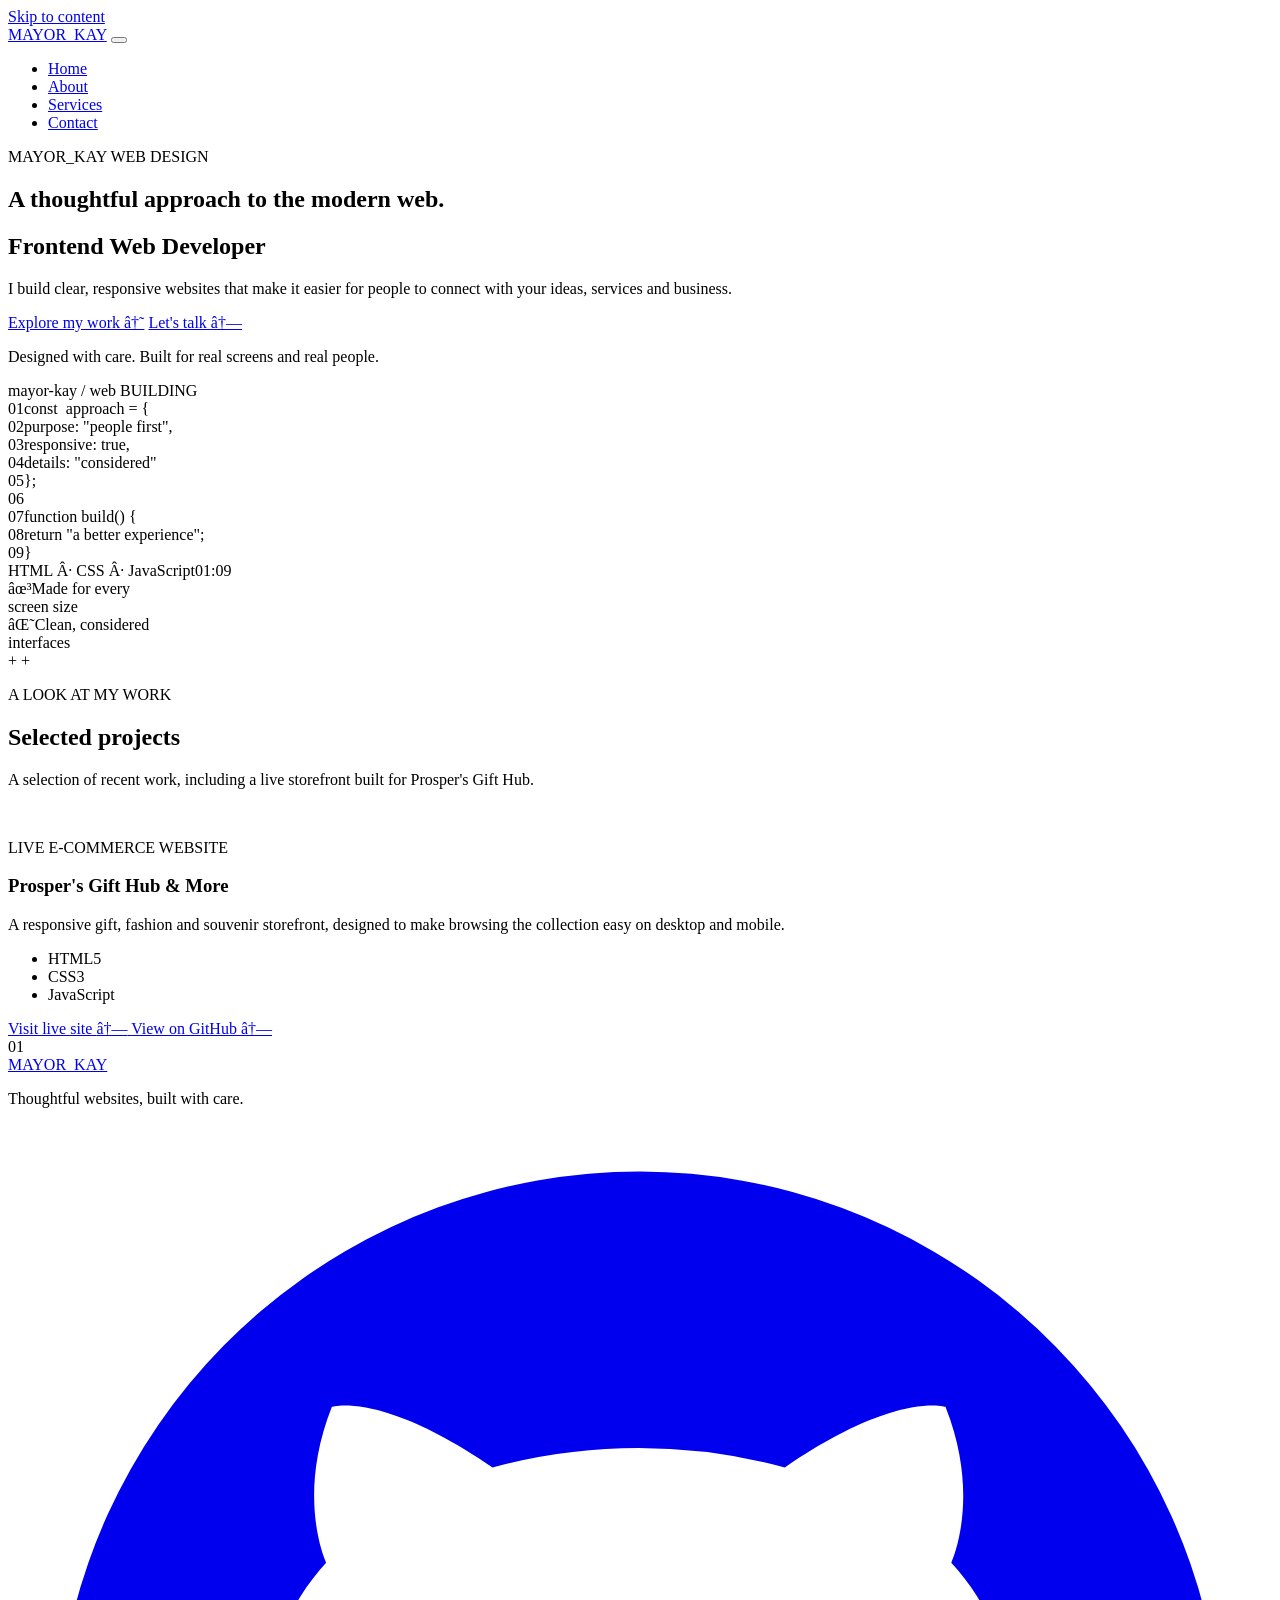
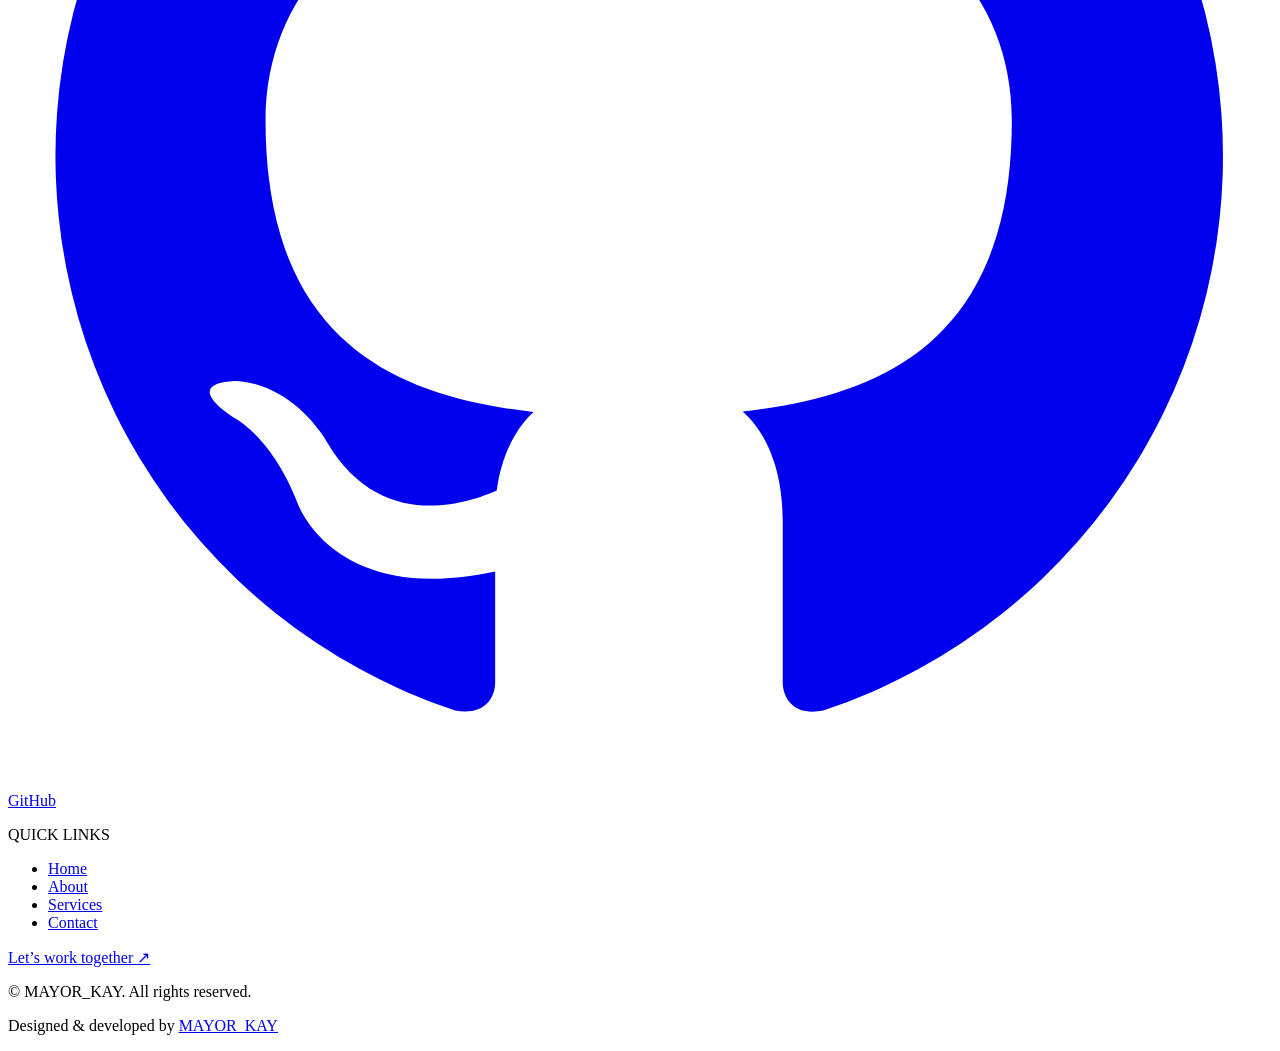
==== commit 0d5306fc: "Refactor website structure and add new pages - Updated index.html to improve navigation and include " ====
--- a/index.html
+++ b/index.html
@@ -1,56 +1,40 @@
 <!doctype html>
 <html lang="en">
-  <head>
-    <meta charset="UTF-8" />
-    <meta name="viewport" content="width=device-width, initial-scale=1.0" />
-    <meta
-      name="description"
-      content="Mayor_Kay is a frontend web developer creating responsive, thoughtful websites with HTML, CSS and JavaScript."
-    />
-    <meta name="theme-color" content="#08111f" />
-    <meta property="og:type" content="website" />
-    <meta property="og:title" content="MAYOR_KAY | Frontend Web Developer" />
-    <meta
-      property="og:description"
-      content="Responsive, thoughtful websites built with care by Mayor_Kay."
-    />
-    <meta property="og:image" content="favicon.png" />
-    <title>MAYOR_KAY | Frontend Web Developer</title>
-    <link rel="icon" type="image/png" href="favicon.png" />
-    <link rel="stylesheet" href="style.css" />
-  </head>
-  <body>
-    <a class="skip-link" href="#main">Skip to content</a>
-
-    <header class="site-header">
-      <nav class="navbar" aria-label="Main navigation">
-        <a class="logo" href="#home" aria-label="MAYOR_KAY home"
-          >MAYOR<span>_KAY</span></a
-        >
-
-        <button
-          class="menu-btn"
-          id="menuBtn"
-          type="button"
-          aria-label="Open navigation menu"
-          aria-controls="navLinks"
-          aria-expanded="false"
-        >
-          <span></span>
-          <span></span>
-        </button>
-
-        <ul class="nav-links" id="navLinks">
-          <li><a href="#home">Home</a></li>
-          <li><a href="#about">About</a></li>
-          <li><a href="#services">Services</a></li>
-          <li><a href="#contact">Contact</a></li>
-        </ul>
-      </nav>
-    </header>
-
-    <main id="main">
-      <section class="home-section" id="home" aria-labelledby="hero-title">
+<head>
+  <meta charset="UTF-8" />
+  <meta name="viewport" content="width=device-width, initial-scale=1.0" />
+  <meta name="description" content="Mayor_Kay is a frontend web developer creating responsive, thoughtful websites with HTML, CSS and JavaScript." />
+  <meta name="theme-color" content="#08111f" />
+  <meta property="og:type" content="website" />
+  <meta property="og:title" content="MAYOR_KAY | Frontend Web Developer" />
+  <meta property="og:description" content="Mayor_Kay is a frontend web developer creating responsive, thoughtful websites with HTML, CSS and JavaScript." />
+  <meta property="og:image" content="assets/icons/favicon.png" />
+  <title>MAYOR_KAY | Frontend Web Developer</title>
+  <link rel="icon" type="image/png" href="assets/icons/favicon.png" />
+  <link rel="stylesheet" href="css/dark-mode.css" />
+  <link rel="stylesheet" href="css/style.css" />
+  <link rel="stylesheet" href="css/responsive.css" />
+</head>
+<body data-page="home">
+  <a class="skip-link" href="#main">Skip to content</a>
+
+<header class="site-header">
+  <nav class="navbar" aria-label="Main navigation">
+    <a class="logo" href="#home" aria-label="MAYOR_KAY home">MAYOR<span>_KAY</span></a>
+    <button class="menu-btn" id="menuBtn" type="button" aria-label="Open navigation menu" aria-controls="navLinks" aria-expanded="false">
+      <span></span>
+      <span></span>
+    </button>
+    <ul class="nav-links" id="navLinks">
+      <li><a data-page-link="home" href="#home">Home</a></li>
+      <li><a data-page-link="about" href="pages/about.html">About</a></li>
+      <li><a data-page-link="services" href="pages/services.html">Services</a></li>
+      <li><a data-page-link="contact" href="pages/contact.html">Contact</a></li>
+    </ul>
+  </nav>
+</header>
+  <main id="main">
+<section class="home-section" id="home" aria-labelledby="hero-title">
         <div class="hero page-width">
           <div class="hero-content">
             <p class="eyebrow">
@@ -66,10 +50,10 @@
             </p>
             <div class="hero-buttons">
               <a class="btn primary-btn" href="#work"
-                >Explore my work <span aria-hidden="true">↘</span></a
+                >Explore my work <span aria-hidden="true">â†˜</span></a
               >
-              <a class="btn secondary-btn" href="#contact"
-                >Let's talk <span aria-hidden="true">↗</span></a
+              <a class="btn secondary-btn" href="pages/contact.html"
+                >Let's talk <span aria-hidden="true">â†—</span></a
               >
             </div>
             <p class="hero-note">
@@ -133,15 +117,15 @@
                 </div>
               </div>
               <div class="editor-footer">
-                <span><i></i> HTML · CSS · JavaScript</span><span>01:09</span>
+                <span><i></i> HTML Â· CSS Â· JavaScript</span><span>01:09</span>
               </div>
             </div>
             <div class="floating-note note-top">
-              <span class="note-icon" aria-hidden="true">✳</span
+              <span class="note-icon" aria-hidden="true">âœ³</span
               ><span>Made for every<br />screen size</span>
             </div>
             <div class="floating-note note-bottom">
-              <span class="note-icon" aria-hidden="true">⌘</span
+              <span class="note-icon" aria-hidden="true">âŒ˜</span
               ><span>Clean, considered<br />interfaces</span>
             </div>
             <span class="visual-cross cross-one" aria-hidden="true">+</span>
@@ -168,12 +152,12 @@
             <div class="project-preview" aria-hidden="true">
               <img
                 class="preview-desktop"
-                src="assets/prosper-desktop.png"
+                src="assets/images/prosper-desktop.png"
                 alt=""
               />
               <img
                 class="preview-mobile"
-                src="assets/prosper-mobile.png"
+                src="assets/images/prosper-mobile.png"
                 alt=""
               />
             </div>
@@ -198,7 +182,7 @@
                   target="_blank"
                   rel="noopener noreferrer"
                 >
-                  Visit live site <span aria-hidden="true">↗</span>
+                  Visit live site <span aria-hidden="true">â†—</span>
                 </a>
                 <a
                   class="btn secondary-btn"
@@ -206,7 +190,7 @@
                   target="_blank"
                   rel="noopener noreferrer"
                 >
-                  View on GitHub <span aria-hidden="true">↗</span>
+                  View on GitHub <span aria-hidden="true">â†—</span>
                 </a>
               </div>
             </div>
@@ -214,297 +198,14 @@
           </article>
         </div>
       </section>
-
-      <section
-        class="section about-section"
-        id="about"
-        aria-labelledby="about-title"
-      >
-        <div class="page-width">
-          <div class="section-heading">
-            <p class="section-label">A LITTLE ABOUT ME</p>
-            <h2 id="about-title">Curiosity meets <span>craft.</span></h2>
-            <p class="section-intro">
-              I’m Mayor_Kay, a frontend developer interested in how thoughtful
-              design and dependable code can make the web feel more useful.
-            </p>
-          </div>
-
-          <div class="about-grid">
-            <div class="about-copy">
-              <p>
-                I enjoy turning ideas into approachable, easy-to-use websites.
-                My process starts with understanding what a page needs to do,
-                then shaping its structure and visual details around the people
-                who will use it.
-              </p>
-              <p>
-                I work with HTML, CSS and JavaScript, paying attention to
-                responsive layouts, clear content and the small interactions
-                that make a site feel considered. I’m committed to learning,
-                refining my work and exploring better ways to build for the web.
-              </p>
-              <p class="interest-note">
-                <span aria-hidden="true">↳</span> Currently interested in
-                accessible interfaces, useful motion and front-end craft.
-              </p>
-              <a class="text-link" href="#contact"
-                >Have an idea? Let's talk <span aria-hidden="true">↗</span></a
-              >
-            </div>
-
-            <div class="skills-panel">
-              <div class="skills-heading">
-                <div>
-                  <p class="section-label">TOOLS &amp; PRACTICE</p>
-                  <h3>What I work with</h3>
-                </div>
-                <span class="skills-mark" aria-hidden="true">MK</span>
-              </div>
-              <ul class="skill-grid">
-                <li class="skill-card">
-                  <span class="skill-symbol html-symbol" aria-hidden="true"
-                    >&lt;/&gt;</span
-                  ><span
-                    ><strong>HTML5</strong
-                    ><small>Semantic structure</small></span
-                  >
-                </li>
-                <li class="skill-card">
-                  <span class="skill-symbol css-symbol" aria-hidden="true"
-                    >#</span
-                  ><span
-                    ><strong>CSS3</strong
-                    ><small>Layouts &amp; styling</small></span
-                  >
-                </li>
-                <li class="skill-card">
-                  <span class="skill-symbol js-symbol" aria-hidden="true"
-                    >JS</span
-                  ><span
-                    ><strong>JavaScript</strong
-                    ><small>Web interactions</small></span
-                  >
-                </li>
-                <li class="skill-card">
-                  <span
-                    class="skill-symbol responsive-symbol"
-                    aria-hidden="true"
-                    >↔</span
-                  ><span
-                    ><strong>Responsive design</strong
-                    ><small>Across screen sizes</small></span
-                  >
-                </li>
-              </ul>
-              <p class="skills-footnote">
-                A practical toolkit, applied with care to each project.
-              </p>
-            </div>
-          </div>
-        </div>
-      </section>
-
-      <section
-        class="section services-section"
-        id="services"
-        aria-labelledby="services-title"
-      >
-        <div class="page-width">
-          <div class="section-heading">
-            <p class="section-label">HOW I CAN HELP</p>
-            <h2 id="services-title">
-              Good websites, <span>built thoughtfully.</span>
-            </h2>
-            <p class="section-intro">
-              From a focused landing page to a complete refresh, I bring a
-              responsive, user-first approach to your web presence.
-            </p>
-          </div>
-
-          <div class="service-grid">
-            <article class="service-card">
-              <span class="service-number">01</span>
-              <span class="service-icon" aria-hidden="true">↗</span>
-              <h3>Responsive websites</h3>
-              <p>
-                Pages that adapt smoothly across mobile, tablet and desktop for
-                a consistent experience wherever they’re viewed.
-              </p>
-              <span class="service-detail">DESIGN FOR EVERY SCREEN</span>
-            </article>
-            <article class="service-card">
-              <span class="service-number">02</span>
-              <span class="service-icon" aria-hidden="true">▤</span>
-              <h3>Business websites</h3>
-              <p>
-                A clear, professional home for your business that introduces
-                what you do and helps visitors find their next step.
-              </p>
-              <span class="service-detail">A CLEARER ONLINE PRESENCE</span>
-            </article>
-            <article class="service-card">
-              <span class="service-number">03</span>
-              <span class="service-icon" aria-hidden="true">✳</span>
-              <h3>Landing pages</h3>
-              <p>
-                Focused pages with a clear message, considered visual hierarchy
-                and a straightforward path to get in touch.
-              </p>
-              <span class="service-detail">BUILT AROUND YOUR MESSAGE</span>
-            </article>
-            <article class="service-card">
-              <span class="service-number">04</span>
-              <span class="service-icon" aria-hidden="true">⌁</span>
-              <h3>Website refreshes</h3>
-              <p>
-                A more polished and usable take on your existing website, with
-                responsive layouts and refined front-end details.
-              </p>
-              <span class="service-detail">A THOUGHTFUL REFRESH</span>
-            </article>
-          </div>
-          <div class="services-cta">
-            <p>Not sure where to start?</p>
-            <a class="text-link" href="#contact"
-              >Tell me what you have in mind
-              <span aria-hidden="true">↗</span></a
-            >
-          </div>
-        </div>
-      </section>
-
-      <section
-        class="section contact-section"
-        id="contact"
-        aria-labelledby="contact-title"
-      >
-        <div class="page-width">
-          <div class="section-heading">
-            <p class="section-label">GET IN TOUCH</p>
-            <h2 id="contact-title">
-              Let’s make your next idea <span>real.</span>
-            </h2>
-            <p class="section-intro">
-              Have a website idea or a project in mind? Share a few details and
-              I’ll be glad to hear about it.
-            </p>
-          </div>
-
-          <div class="contact-grid">
-            <div class="contact-info">
-              <p class="contact-overline">START A CONVERSATION</p>
-              <h3>Good things begin with a hello.</h3>
-              <p>
-                Whether you need a new website or a fresh perspective on an
-                existing one, get in touch and tell me a little about it.
-              </p>
-
-              <a
-                class="contact-method"
-                href="mailto:kalejaiyemayowa05@gmail.com"
-              >
-                <span class="contact-icon" aria-hidden="true">@</span>
-                <span
-                  ><small>EMAIL ME</small
-                  ><strong>kalejaiyemayowa05@gmail.com</strong></span
-                >
-                <span class="contact-arrow" aria-hidden="true">↗</span>
-              </a>
-              <a
-                class="contact-method"
-                href="https://wa.me/2349068516846"
-                target="_blank"
-                rel="noopener noreferrer"
-              >
-                <span class="contact-icon whatsapp-icon" aria-hidden="true"
-                  >W</span
-                >
-                <span
-                  ><small>CHAT ON WHATSAPP</small
-                  ><strong>+234 906 851 6846</strong></span
-                >
-                <span class="contact-arrow" aria-hidden="true">↗</span>
-              </a>
-              <div class="contact-aside">
-                <span aria-hidden="true">✳</span> Tell me what you’re planning.
-                We can take it from there.
-              </div>
-            </div>
-
-            <form
-              class="contact-form"
-              id="contactForm"
-              action="https://formspree.io/f/mbgdekvd"
-              method="POST"
-            >
-              <div class="form-heading">
-                <h3>Send a message</h3>
-                <p>
-                  Fields marked <span aria-hidden="true">*</span> are required.
-                </p>
-              </div>
-              <div class="input-group">
-                <label for="name"
-                  >Your name <span aria-hidden="true">*</span></label
-                >
-                <input
-                  type="text"
-                  id="name"
-                  name="name"
-                  placeholder="How should I address you?"
-                  autocomplete="name"
-                  required
-                />
-              </div>
-              <div class="input-group">
-                <label for="email"
-                  >Email address <span aria-hidden="true">*</span></label
-                >
-                <input
-                  type="email"
-                  id="email"
-                  name="email"
-                  placeholder="you@example.com"
-                  autocomplete="email"
-                  required
-                />
-              </div>
-              <div class="input-group">
-                <label for="message"
-                  >Tell me about your project
-                  <span aria-hidden="true">*</span></label
-                >
-                <textarea
-                  id="message"
-                  name="message"
-                  rows="6"
-                  placeholder="A little about what you need..."
-                  required
-                ></textarea>
-              </div>
-              <button class="btn primary-btn submit-btn" type="submit">
-                <span class="submit-label">Send message</span
-                ><span aria-hidden="true">↗</span>
-              </button>
-              <p
-                class="form-message"
-                id="formMessage"
-                role="status"
-                aria-live="polite"
-              ></p>
-            </form>
-          </div>
-        </div>
-      </section>
-    </main>
-
-    <footer class="site-footer">
-      <div class="footer-main page-width">
-        <div class="footer-brand">
-          <a class="logo" href="#home">MAYOR<span>_KAY</span></a>
-          <p>Thoughtful websites, built with care.</p>
-          <a
+  </main>
+
+<footer class="site-footer">
+  <div class="footer-main page-width">
+    <div class="footer-brand">
+      <a class="logo" href="#home">MAYOR<span>_KAY</span></a>
+      <p>Thoughtful websites, built with care.</p>
+      <a
             class="footer-social-link"
             href="https://github.com/MayorKay01"
             target="_blank"
@@ -519,28 +220,27 @@
             </svg>
             <span>GitHub</span>
           </a>
-        </div>
-        <div class="footer-nav-wrap">
-          <p class="footer-label">QUICK LINKS</p>
-          <nav aria-label="Footer navigation">
-            <ul class="footer-nav">
-              <li><a href="#home">Home</a></li>
-              <li><a href="#about">About</a></li>
-              <li><a href="#services">Services</a></li>
-              <li><a href="#contact">Contact</a></li>
-            </ul>
-          </nav>
-        </div>
-        <a class="footer-email" href="mailto:kalejaiyemayowa05@gmail.com"
-          >Let’s work together <span aria-hidden="true">↗</span></a
-        >
-      </div>
-      <div class="footer-bottom page-width">
-        <p>&copy; <span id="year"></span> MAYOR_KAY. All rights reserved.</p>
-        <p>Designed &amp; developed by <a href="#home">MAYOR_KAY</a></p>
-      </div>
-    </footer>
-
-    <script src="script.js"></script>
-  </body>
-</html>
+    </div>
+    <div class="footer-nav-wrap">
+      <p class="footer-label">QUICK LINKS</p>
+      <nav aria-label="Footer navigation">
+        <ul class="footer-nav">
+          <li><a data-page-link="home" href="#home">Home</a></li>
+          <li><a data-page-link="about" href="pages/about.html">About</a></li>
+          <li><a data-page-link="services" href="pages/services.html">Services</a></li>
+          <li><a data-page-link="contact" href="pages/contact.html">Contact</a></li>
+        </ul>
+      </nav>
+    </div>
+    <a class="footer-email" href="mailto:kalejaiyemayowa05@gmail.com">Let’s work together <span aria-hidden="true">↗</span></a>
+  </div>
+  <div class="footer-bottom page-width">
+    <p>&copy; <span id="year"></span> MAYOR_KAY. All rights reserved.</p>
+    <p>Designed &amp; developed by <a href="#home">MAYOR_KAY</a></p>
+  </div>
+</footer>
+
+  <script src="js/navigation.js"></script>
+  <script src="js/main.js"></script>
+</body>
+</html>
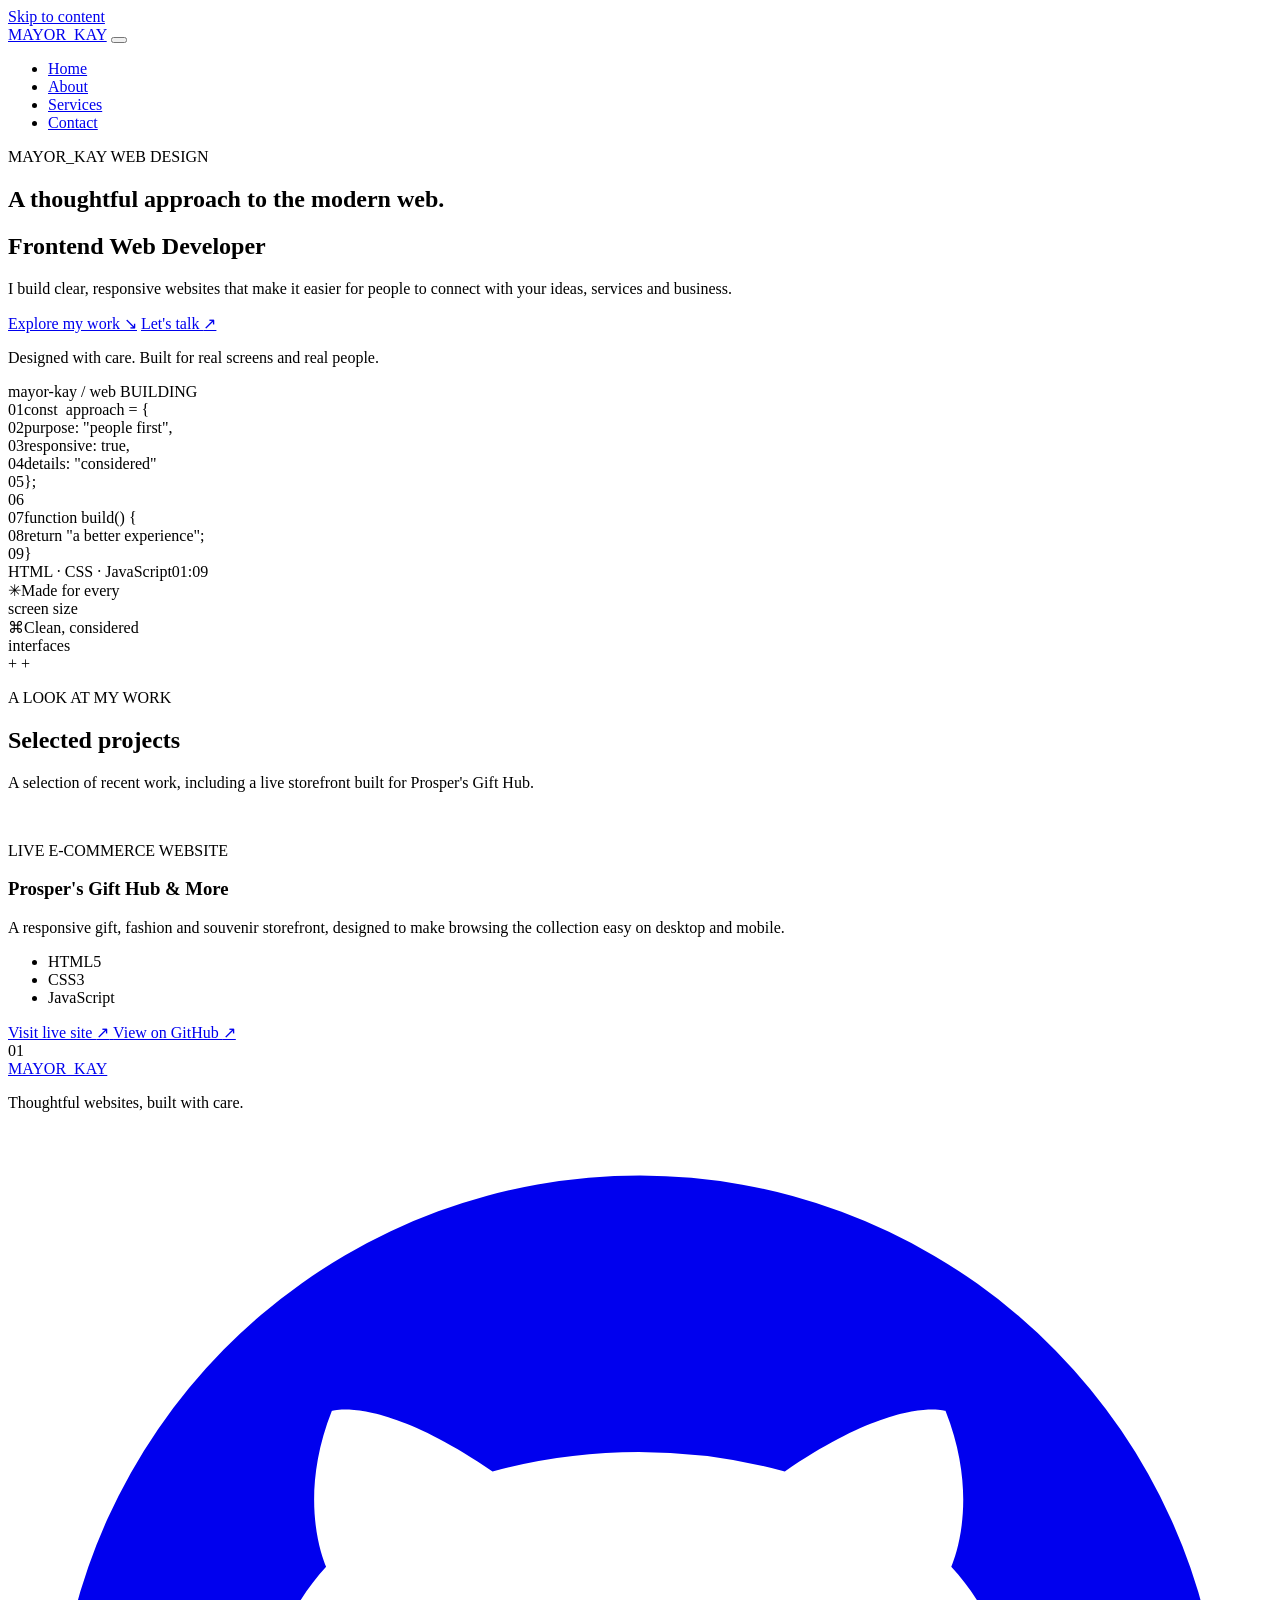
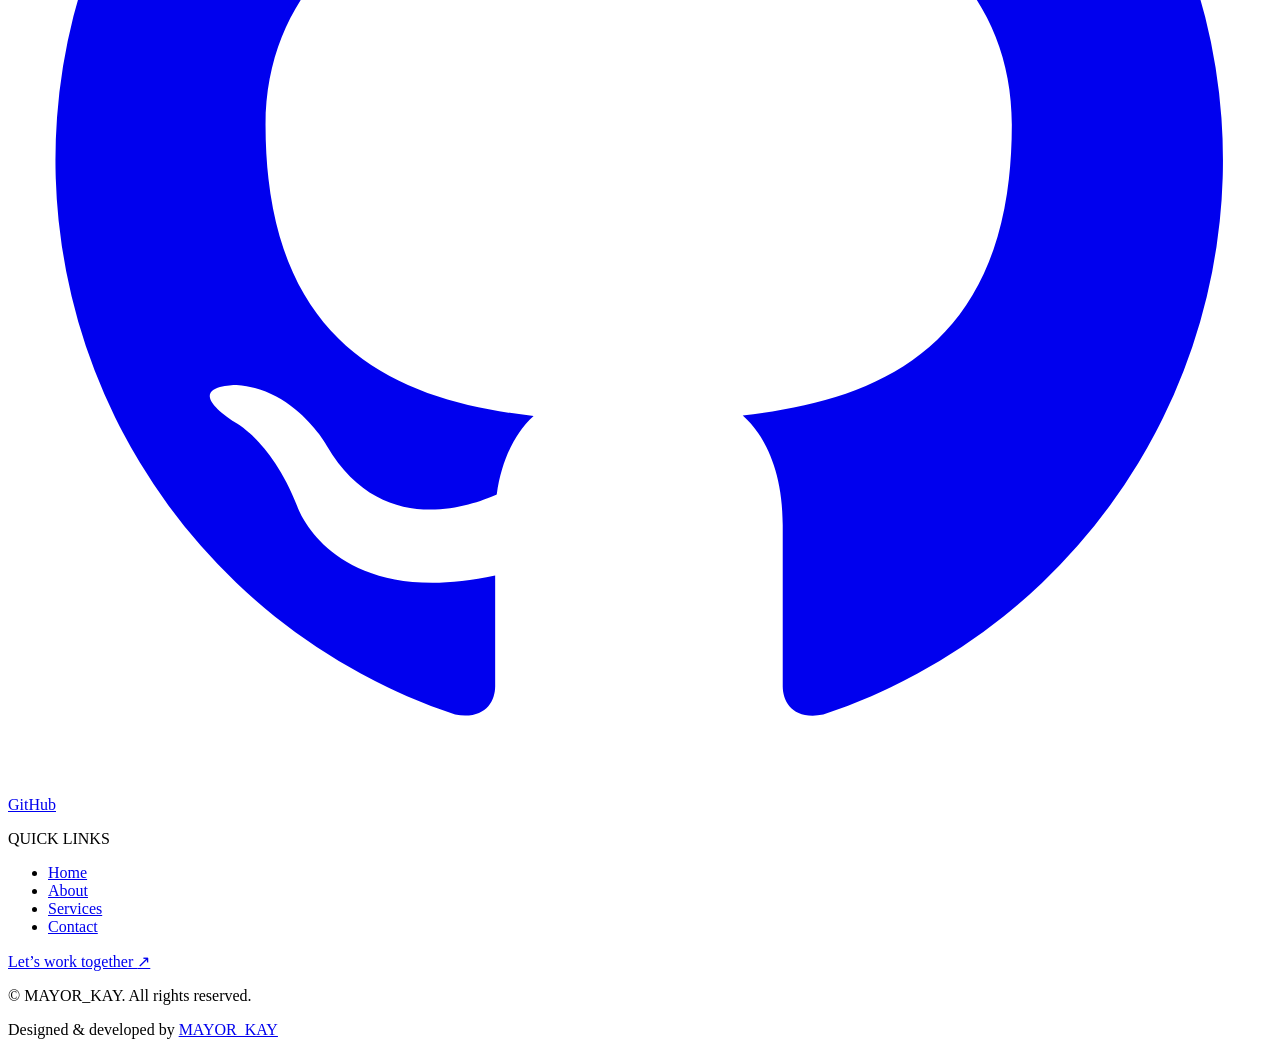
==== commit bfaeb044: "Fix character encoding issues and update icons for improved clarity and consistency" ====
--- a/index.html
+++ b/index.html
@@ -50,10 +50,10 @@
             </p>
             <div class="hero-buttons">
               <a class="btn primary-btn" href="#work"
-                >Explore my work <span aria-hidden="true">â†˜</span></a
+                >Explore my work <span aria-hidden="true">↘</span></a
               >
               <a class="btn secondary-btn" href="pages/contact.html"
-                >Let's talk <span aria-hidden="true">â†—</span></a
+                >Let's talk <span aria-hidden="true">↗</span></a
               >
             </div>
             <p class="hero-note">
@@ -117,15 +117,15 @@
                 </div>
               </div>
               <div class="editor-footer">
-                <span><i></i> HTML Â· CSS Â· JavaScript</span><span>01:09</span>
+                <span><i></i> HTML · CSS · JavaScript</span><span>01:09</span>
               </div>
             </div>
             <div class="floating-note note-top">
-              <span class="note-icon" aria-hidden="true">âœ³</span
+              <span class="note-icon" aria-hidden="true">✳</span
               ><span>Made for every<br />screen size</span>
             </div>
             <div class="floating-note note-bottom">
-              <span class="note-icon" aria-hidden="true">âŒ˜</span
+              <span class="note-icon" aria-hidden="true">⌘</span
               ><span>Clean, considered<br />interfaces</span>
             </div>
             <span class="visual-cross cross-one" aria-hidden="true">+</span>
@@ -182,7 +182,7 @@
                   target="_blank"
                   rel="noopener noreferrer"
                 >
-                  Visit live site <span aria-hidden="true">â†—</span>
+                  Visit live site <span aria-hidden="true">↗</span>
                 </a>
                 <a
                   class="btn secondary-btn"
@@ -190,7 +190,7 @@
                   target="_blank"
                   rel="noopener noreferrer"
                 >
-                  View on GitHub <span aria-hidden="true">â†—</span>
+                  View on GitHub <span aria-hidden="true">↗</span>
                 </a>
               </div>
             </div>
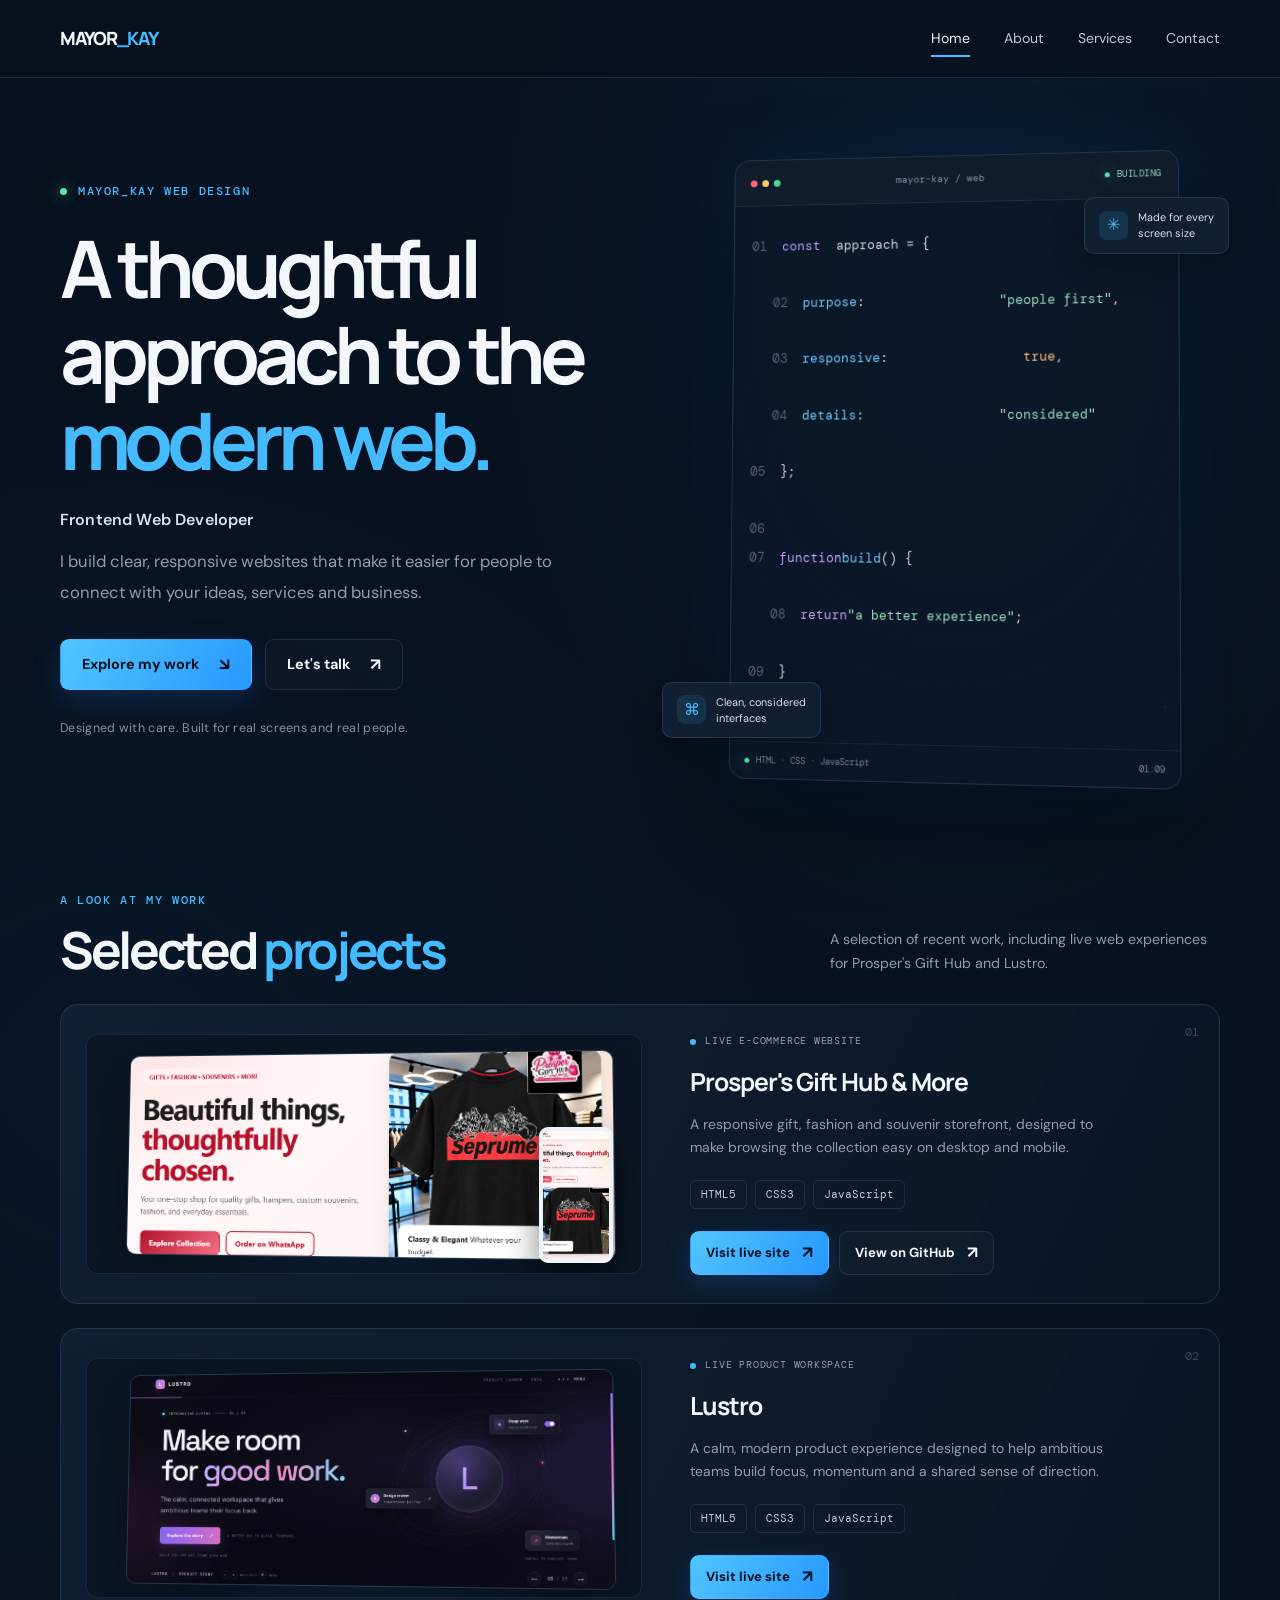
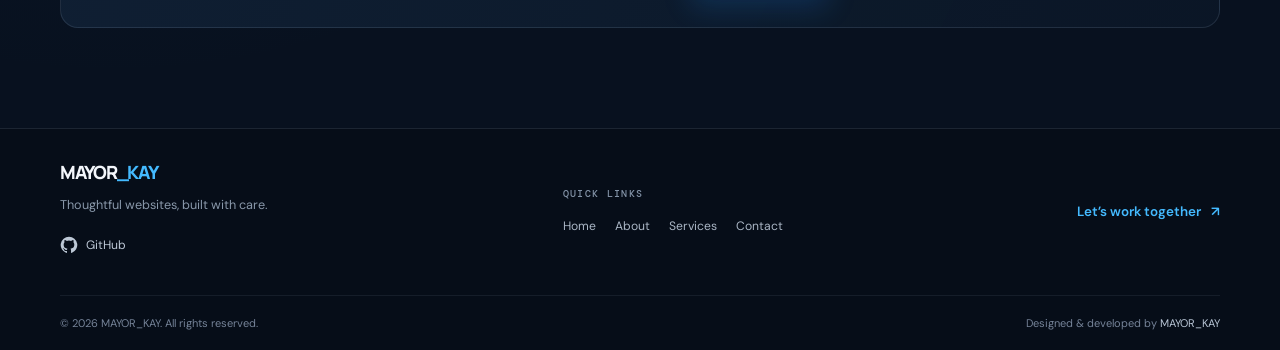
==== commit 0a53525c: "Add Lustro project details and preview image to the portfolio" ====
--- a/index.html
+++ b/index.html
@@ -144,8 +144,8 @@
               <h2 id="work-title">Selected <span>projects</span></h2>
             </div>
             <p>
-              A selection of recent work, including a live storefront built for
-              Prosper's Gift Hub.
+              A selection of recent work, including live web experiences for
+              Prosper's Gift Hub and Lustro.
             </p>
           </div>
           <article class="project-placeholder">
@@ -196,6 +196,41 @@
             </div>
             <span class="project-index" aria-hidden="true">01</span>
           </article>
+          <article class="project-placeholder">
+            <div class="project-preview">
+              <img
+                class="preview-desktop lustro-preview"
+                src="assets/images/lustro.png"
+                alt="Lustro productivity workspace website"
+              />
+            </div>
+            <div class="project-copy">
+              <p class="project-status">
+                <span></span> LIVE PRODUCT WORKSPACE
+              </p>
+              <h3>Lustro</h3>
+              <p>
+                A calm, modern product experience designed to help ambitious
+                teams build focus, momentum and a shared sense of direction.
+              </p>
+              <ul class="tech-list" aria-label="Technologies used">
+                <li>HTML5</li>
+                <li>CSS3</li>
+                <li>JavaScript</li>
+              </ul>
+              <div class="project-links">
+                <a
+                  class="btn primary-btn"
+                  href="https://lustro-two-two.vercel.app/"
+                  target="_blank"
+                  rel="noopener noreferrer"
+                >
+                  Visit live site <span aria-hidden="true">↗</span>
+                </a>
+              </div>
+            </div>
+            <span class="project-index" aria-hidden="true">02</span>
+          </article>
         </div>
       </section>
   </main>
--- a/css/dark-mode.css
+++ b/css/dark-mode.css
@@ -0,0 +1,13 @@
+:root {
+    color-scheme: dark;
+    --background: #08111f;
+    --background-soft: #0c1727;
+    --surface: #101d2e;
+    --surface-raised: #142338;
+    --text: #f3f6fb;
+    --text-soft: #bdc8d6;
+    --muted: #8e9db0;
+    --accent: #44baff;
+    --accent-strong: #168fff;
+    --line: rgba(191, 212, 239, 0.12);
+}
--- a/css/style.css
+++ b/css/style.css
@@ -0,0 +1,1344 @@
+@import url("https://fonts.googleapis.com/css2?family=DM+Mono:wght@400;500&family=DM+Sans:wght@400;500;600;700&family=Manrope:wght@400;500;600;700;800&display=swap");
+
+:root {
+    --max-width: 1160px;
+    --header-height: 78px;
+    --radius: 18px;
+    --font-body: "DM Sans", "Segoe UI", sans-serif;
+    --font-display: "Manrope", "Segoe UI", sans-serif;
+    --font-mono: "DM Mono", Consolas, monospace;
+}
+
+* {
+    box-sizing: border-box;
+}
+
+html {
+    scroll-behavior: smooth;
+    scroll-padding-top: calc(var(--header-height) + 18px);
+}
+
+body {
+    min-width: 320px;
+    margin: 0;
+    background: var(--background);
+    color: var(--text);
+    font-family: var(--font-body);
+    font-size: 16px;
+    line-height: 1.65;
+    -webkit-font-smoothing: antialiased;
+}
+
+body,
+button,
+input,
+textarea {
+    font-family: var(--font-body);
+}
+
+::selection {
+    background: rgba(68, 186, 255, 0.3);
+    color: var(--text);
+}
+
+a {
+    color: inherit;
+    text-decoration: none;
+}
+
+button,
+input,
+textarea {
+    font: inherit;
+}
+
+button,
+a,
+input,
+textarea {
+    -webkit-tap-highlight-color: transparent;
+}
+
+a:focus-visible,
+button:focus-visible,
+input:focus-visible,
+textarea:focus-visible {
+    outline: 3px solid var(--accent);
+    outline-offset: 4px;
+}
+
+.page-width {
+    width: min(var(--max-width), calc(100% - 64px));
+    margin-inline: auto;
+}
+
+.skip-link {
+    position: fixed;
+    z-index: 2000;
+    top: 12px;
+    left: 12px;
+    padding: 10px 16px;
+    transform: translateY(-160%);
+    border-radius: 8px;
+    background: var(--accent);
+    color: #06101d;
+    font-weight: 700;
+}
+
+.skip-link:focus {
+    transform: translateY(0);
+}
+
+.site-header {
+    position: fixed;
+    z-index: 1000;
+    inset: 0 0 auto;
+    height: var(--header-height);
+    border-bottom: 1px solid var(--line);
+    background: rgba(8, 17, 31, 0.88);
+    -webkit-backdrop-filter: blur(18px);
+    backdrop-filter: blur(18px);
+}
+
+.navbar {
+    width: min(var(--max-width), calc(100% - 64px));
+    height: 100%;
+    margin-inline: auto;
+    display: flex;
+    align-items: center;
+    justify-content: space-between;
+}
+
+.logo {
+    color: var(--text);
+    font-family: var(--font-display);
+    font-size: 1.14rem;
+    font-weight: 800;
+    letter-spacing: -0.07em;
+}
+
+.logo span {
+    color: var(--accent);
+}
+
+.nav-links,
+.footer-nav {
+    display: flex;
+    align-items: center;
+    gap: 34px;
+    margin: 0;
+    padding: 0;
+    list-style: none;
+}
+
+.nav-links a {
+    position: relative;
+    display: inline-flex;
+    align-items: center;
+    min-height: 44px;
+    color: var(--text-soft);
+    font-size: 0.88rem;
+    transition: color 180ms ease;
+}
+
+.nav-links a::after {
+    position: absolute;
+    right: 0;
+    bottom: 4px;
+    left: 0;
+    height: 2px;
+    transform: scaleX(0);
+    transform-origin: left;
+    background: var(--accent);
+    content: "";
+    transition: transform 180ms ease;
+}
+
+.nav-links a:hover,
+.nav-links a[aria-current="page"] {
+    color: var(--text);
+}
+
+.nav-links a:hover::after,
+.nav-links a[aria-current="page"]::after {
+    transform: scaleX(1);
+}
+
+.menu-btn {
+    display: none;
+}
+
+.home-section {
+    position: relative;
+    overflow: hidden;
+    background:
+        radial-gradient(ellipse at 75% 16%, rgba(19, 84, 146, 0.18), transparent 34%),
+        radial-gradient(ellipse at 9% 62%, rgba(15, 70, 114, 0.12), transparent 40%),
+        var(--background);
+}
+
+.hero {
+    min-height: min(810px, 100svh);
+    padding-top: calc(var(--header-height) + 74px);
+    padding-bottom: 104px;
+    display: grid;
+    grid-template-columns: minmax(0, 1fr) minmax(0, 0.94fr);
+    align-items: center;
+    gap: 54px;
+}
+
+.hero-content {
+    position: relative;
+    z-index: 2;
+    padding-bottom: 12px;
+    animation: rise-in 760ms 100ms both;
+}
+
+.eyebrow,
+.section-label,
+.contact-overline,
+.footer-label {
+    margin: 0;
+    color: var(--accent);
+    font-family: var(--font-mono);
+    font-size: 0.72rem;
+    font-weight: 500;
+    letter-spacing: 0.14em;
+}
+
+.eyebrow {
+    display: flex;
+    align-items: center;
+    gap: 11px;
+    margin-bottom: 24px;
+}
+
+.status-dot,
+.editor-live i,
+.editor-footer i,
+.project-status span {
+    width: 7px;
+    height: 7px;
+    flex: 0 0 auto;
+    border-radius: 50%;
+    background: #5de3ae;
+    box-shadow: 0 0 14px rgba(93, 227, 174, 0.65);
+}
+
+.hero h1 {
+    max-width: 650px;
+    margin: 0;
+    font-family: var(--font-display);
+    font-size: clamp(3.2rem, 6.2vw, 5.2rem);
+    font-weight: 700;
+    letter-spacing: -0.075em;
+    line-height: 1.08;
+}
+
+.hero h1 span,
+.section-heading h1 span,
+.section-heading h2 span,
+.work-heading h2 span {
+    color: var(--accent);
+}
+
+.hero h2 {
+    margin: 25px 0 12px;
+    color: #d7e3f0;
+    font-size: 1rem;
+    font-weight: 600;
+    letter-spacing: 0.01em;
+}
+
+.hero-description {
+    max-width: 500px;
+    margin: 0;
+    color: var(--muted);
+    font-size: 1.04rem;
+    line-height: 1.85;
+}
+
+.hero-buttons {
+    display: flex;
+    flex-wrap: wrap;
+    gap: 13px;
+    margin-top: 32px;
+}
+
+.btn {
+    min-height: 51px;
+    display: inline-flex;
+    align-items: center;
+    justify-content: center;
+    gap: 20px;
+    padding: 0 21px;
+    border: 1px solid transparent;
+    border-radius: 9px;
+    font-size: 0.9rem;
+    font-weight: 700;
+    transition: transform 180ms ease, background 180ms ease, border-color 180ms ease, box-shadow 180ms ease;
+}
+
+.btn span {
+    font-size: 1.05rem;
+    transition: transform 180ms ease;
+}
+
+.btn:hover {
+    transform: translateY(-2px);
+}
+
+.btn:hover span {
+    transform: translate(2px, -2px);
+}
+
+.primary-btn {
+    background: linear-gradient(120deg, #51c5ff, #2798ff);
+    color: #06111f;
+    box-shadow: 0 9px 28px rgba(31, 146, 255, 0.18);
+}
+
+.primary-btn:hover {
+    background: linear-gradient(120deg, #80d5ff, #53b0ff);
+    box-shadow: 0 12px 32px rgba(31, 146, 255, 0.28);
+}
+
+.secondary-btn {
+    border-color: var(--line);
+    background: rgba(255, 255, 255, 0.02);
+    color: var(--text);
+}
+
+.secondary-btn:hover {
+    border-color: rgba(68, 186, 255, 0.54);
+    background: rgba(68, 186, 255, 0.07);
+}
+
+.hero-note {
+    margin: 28px 0 0;
+    color: #8190a3;
+    font-size: 0.78rem;
+    letter-spacing: 0.025em;
+}
+
+.hero-visual {
+    position: relative;
+    min-height: 420px;
+    display: grid;
+    place-items: center;
+    isolation: isolate;
+    animation: rise-in 900ms 250ms both;
+}
+
+.visual-orbit {
+    position: absolute;
+    z-index: -1;
+    width: 360px;
+    height: 360px;
+    border: 1px solid rgba(68, 186, 255, 0.12);
+    border-radius: 50%;
+}
+
+.orbit-two {
+    width: 440px;
+    height: 440px;
+    border-color: rgba(68, 186, 255, 0.07);
+}
+
+.editor-card {
+    position: relative;
+    z-index: 1;
+    width: min(100%, 450px);
+    overflow: hidden;
+    border: 1px solid rgba(133, 170, 214, 0.19);
+    border-radius: 16px;
+    background: rgba(12, 24, 41, 0.96);
+    box-shadow: 0 30px 90px rgba(0, 0, 0, 0.4), 0 0 70px rgba(25, 129, 222, 0.12);
+    transform: perspective(1100px) rotateY(-5deg) rotateX(2deg);
+    transition: transform 350ms ease, box-shadow 350ms ease;
+}
+
+.hero-visual:hover .editor-card {
+    transform: perspective(1100px) rotateY(0) rotateX(0) translateY(-4px);
+    box-shadow: 0 38px 100px rgba(0, 0, 0, 0.44), 0 0 75px rgba(25, 129, 222, 0.17);
+}
+
+.editor-top {
+    min-height: 47px;
+    display: flex;
+    align-items: center;
+    justify-content: space-between;
+    gap: 12px;
+    padding: 0 16px;
+    border-bottom: 1px solid rgba(191, 212, 239, 0.09);
+    background: rgba(255, 255, 255, 0.018);
+    color: #8493a7;
+    font-family: var(--font-mono);
+    font-size: 0.65rem;
+}
+
+.window-dots {
+    display: flex;
+    gap: 5px;
+}
+
+.window-dots i {
+    width: 7px;
+    height: 7px;
+    border-radius: 50%;
+    background: #ff6d71;
+}
+
+.window-dots i:nth-child(2) {
+    background: #ffcc69;
+}
+
+.window-dots i:nth-child(3) {
+    background: #55d69d;
+}
+
+.editor-live,
+.editor-footer span:first-child {
+    display: inline-flex;
+    align-items: center;
+    gap: 7px;
+}
+
+.editor-live {
+    color: #93dfbf;
+    font-size: 0.57rem;
+    letter-spacing: 0.06em;
+}
+
+.editor-live i {
+    width: 5px;
+    height: 5px;
+}
+
+.editor-body {
+    padding: 28px 18px 26px;
+    color: #d1d9e5;
+    font-family: var(--font-mono);
+    font-size: clamp(0.65rem, 1.2vw, 0.8rem);
+    line-height: 2.25;
+}
+
+.editor-line {
+    display: flex;
+    white-space: pre;
+}
+
+.editor-line.indent {
+    padding-left: 22px;
+}
+
+.line-number {
+    width: 31px;
+    flex: 0 0 auto;
+    color: #526178;
+    user-select: none;
+}
+
+.code-purple {
+    color: #c69cff;
+}
+
+.code-blue {
+    color: #73c9ff;
+}
+
+.code-green {
+    color: #9adeba;
+}
+
+.code-orange {
+    color: #ffc078;
+}
+
+.editor-footer {
+    min-height: 37px;
+    display: flex;
+    align-items: center;
+    justify-content: space-between;
+    padding: 0 15px;
+    border-top: 1px solid rgba(191, 212, 239, 0.08);
+    color: #77869a;
+    font-family: var(--font-mono);
+    font-size: 0.58rem;
+}
+
+.editor-footer i {
+    width: 5px;
+    height: 5px;
+}
+
+.floating-note {
+    position: absolute;
+    z-index: 2;
+    display: flex;
+    align-items: center;
+    gap: 10px;
+    padding: 11px 14px;
+    border: 1px solid rgba(146, 179, 216, 0.15);
+    border-radius: 10px;
+    background: rgba(17, 32, 52, 0.94);
+    color: #d4dfeb;
+    font-size: 0.68rem;
+    line-height: 1.5;
+    box-shadow: 0 12px 32px rgba(0, 0, 0, 0.25);
+    animation: float 5s ease-in-out infinite;
+}
+
+.note-icon {
+    display: grid;
+    width: 29px;
+    height: 29px;
+    place-items: center;
+    border-radius: 8px;
+    background: rgba(68, 186, 255, 0.13);
+    color: var(--accent);
+    font-size: 1rem;
+}
+
+.note-top {
+    top: 45px;
+    right: -9px;
+}
+
+.note-bottom {
+    bottom: 43px;
+    left: -22px;
+    animation-delay: -2.5s;
+}
+
+.visual-cross {
+    position: absolute;
+    color: rgba(95, 183, 255, 0.55);
+    font-family: var(--font-mono);
+    font-size: 1.3rem;
+}
+
+.cross-one {
+    top: 47px;
+    left: 15%;
+}
+
+.cross-two {
+    right: 9%;
+    bottom: 56px;
+    color: rgba(180, 139, 255, 0.65);
+}
+
+.work-section {
+    padding: 6px 0 100px;
+}
+
+.work-heading {
+    display: flex;
+    align-items: end;
+    justify-content: space-between;
+    gap: 35px;
+    margin-bottom: 25px;
+}
+
+.work-heading h2,
+.section-heading h1,
+.section-heading h2 {
+    margin: 10px 0 0;
+    font-family: var(--font-display);
+    font-size: clamp(2.1rem, 4vw, 3.2rem);
+    font-weight: 700;
+    letter-spacing: -0.065em;
+    line-height: 1.15;
+}
+
+.work-heading > p {
+    max-width: 390px;
+    margin: 0 0 4px;
+    color: var(--muted);
+    font-size: 0.89rem;
+}
+
+.project-placeholder {
+    position: relative;
+    min-height: 300px;
+    display: grid;
+    grid-template-columns: 1.08fr 0.92fr;
+    align-items: center;
+    gap: 48px;
+    overflow: hidden;
+    padding: 25px 55px 25px 25px;
+    border: 1px solid var(--line);
+    border-radius: var(--radius);
+    background: linear-gradient(115deg, rgba(17, 33, 54, 0.92), rgba(11, 23, 39, 0.95));
+}
+
+.project-preview {
+    position: relative;
+    min-height: 240px;
+    display: grid;
+    place-items: center;
+    overflow: hidden;
+    border: 1px solid rgba(124, 166, 215, 0.12);
+    border-radius: 12px;
+    background:
+        radial-gradient(ellipse at 50% 70%, rgba(16, 105, 179, 0.23), transparent 58%),
+        #0b1626;
+}
+
+.preview-desktop {
+    width: 88%;
+    height: 205px;
+    object-fit: cover;
+    object-position: center;
+    overflow: hidden;
+    border: 1px solid rgba(131, 167, 211, 0.22);
+    border-radius: 10px;
+    box-shadow: 0 18px 48px rgba(0, 0, 0, 0.3);
+    transform: perspective(700px) rotateY(-5deg) rotateX(3deg);
+}
+
+.lustro-preview {
+    height: 215px;
+    object-position: center;
+}
+
+.project-placeholder + .project-placeholder {
+    margin-top: 24px;
+}
+
+.preview-mobile {
+    position: absolute;
+    right: 5%;
+    bottom: 10px;
+    width: 74px;
+    height: 136px;
+    object-fit: cover;
+    object-position: top;
+    border: 4px solid #eef3f8;
+    border-radius: 9px;
+    box-shadow: 0 16px 34px rgba(0, 0, 0, 0.48);
+}
+
+.project-copy {
+    max-width: 440px;
+}
+
+.project-status {
+    display: flex;
+    align-items: center;
+    gap: 9px;
+    margin: 0 0 12px;
+    color: #91a2b7;
+    font-family: var(--font-mono);
+    font-size: 0.62rem;
+    letter-spacing: 0.08em;
+}
+
+.project-status span {
+    width: 6px;
+    height: 6px;
+    background: var(--accent);
+    box-shadow: none;
+}
+
+.project-copy h3 {
+    margin: 0 0 10px;
+    font-family: var(--font-display);
+    font-size: 1.55rem;
+    letter-spacing: -0.04em;
+}
+
+.project-copy > p:not(.project-status) {
+    margin: 0;
+    color: var(--muted);
+    font-size: 0.87rem;
+}
+
+.tech-list {
+    display: flex;
+    flex-wrap: wrap;
+    gap: 8px;
+    margin: 21px 0 0;
+    padding: 0;
+    list-style: none;
+}
+
+.tech-list li {
+    padding: 5px 10px;
+    border: 1px solid rgba(144, 172, 206, 0.15);
+    border-radius: 5px;
+    color: #c1ccda;
+    font-family: var(--font-mono);
+    font-size: 0.66rem;
+}
+
+.project-links {
+    display: flex;
+    flex-wrap: wrap;
+    gap: 10px;
+    margin-top: 22px;
+}
+
+.project-links .btn {
+    min-height: 44px;
+    gap: 12px;
+    padding: 0 15px;
+    font-size: 0.82rem;
+}
+
+.project-index {
+    position: absolute;
+    top: 18px;
+    right: 20px;
+    color: rgba(153, 180, 212, 0.3);
+    font-family: var(--font-mono);
+    font-size: 0.72rem;
+}
+
+.section {
+    padding: 112px 0;
+    scroll-margin-top: calc(var(--header-height) + 18px);
+}
+
+.about-section {
+    border-top: 1px solid var(--line);
+    border-bottom: 1px solid var(--line);
+    background: var(--background-soft);
+}
+
+.section-heading {
+    max-width: 720px;
+    margin: 0 auto 54px;
+    text-align: center;
+}
+
+.section-heading h1,
+.section-heading h2 {
+    margin-top: 12px;
+}
+
+.section-intro {
+    max-width: 620px;
+    margin: 17px auto 0;
+    color: var(--muted);
+    font-size: 0.97rem;
+}
+
+.about-grid {
+    display: grid;
+    grid-template-columns: 0.88fr 1.12fr;
+    align-items: center;
+    gap: clamp(42px, 8vw, 100px);
+}
+
+.about-copy p {
+    margin: 0 0 18px;
+    color: var(--text-soft);
+    font-size: 0.96rem;
+    line-height: 1.9;
+}
+
+.about-copy .interest-note {
+    display: flex;
+    gap: 10px;
+    margin-top: 23px;
+    color: #a7b6c8;
+    font-size: 0.85rem;
+}
+
+.interest-note span {
+    color: var(--accent);
+}
+
+.text-link {
+    display: inline-flex;
+    align-items: center;
+    gap: 10px;
+    margin-top: 12px;
+    color: var(--accent);
+    font-size: 0.88rem;
+    font-weight: 700;
+    transition: gap 180ms ease, color 180ms ease;
+}
+
+.text-link:hover {
+    gap: 15px;
+    color: #8bd6ff;
+}
+
+.skills-panel {
+    padding: 29px;
+    border: 1px solid var(--line);
+    border-radius: var(--radius);
+    background: linear-gradient(145deg, rgba(20, 35, 56, 0.86), rgba(12, 25, 42, 0.86));
+    box-shadow: 0 18px 44px rgba(0, 0, 0, 0.15);
+}
+
+.skills-heading {
+    display: flex;
+    align-items: center;
+    justify-content: space-between;
+    margin-bottom: 21px;
+}
+
+.skills-heading .section-label {
+    font-size: 0.62rem;
+}
+
+.skills-heading h3 {
+    margin: 7px 0 0;
+    font-family: var(--font-display);
+    font-size: 1.15rem;
+    letter-spacing: -0.035em;
+}
+
+.skills-mark {
+    display: grid;
+    width: 42px;
+    height: 42px;
+    place-items: center;
+    border: 1px solid rgba(68, 186, 255, 0.22);
+    border-radius: 11px;
+    color: var(--accent);
+    font-family: var(--font-display);
+    font-size: 0.75rem;
+    font-weight: 800;
+}
+
+.skill-grid {
+    display: grid;
+    grid-template-columns: repeat(2, minmax(0, 1fr));
+    gap: 10px;
+    margin: 0;
+    padding: 0;
+    list-style: none;
+}
+
+.skill-card {
+    min-height: 75px;
+    display: flex;
+    align-items: center;
+    gap: 12px;
+    padding: 12px;
+    border: 1px solid rgba(174, 199, 230, 0.1);
+    border-radius: 10px;
+    background: rgba(5, 15, 28, 0.32);
+    transition: border-color 180ms ease, transform 180ms ease;
+}
+
+.skill-card:hover {
+    transform: translateY(-2px);
+    border-color: rgba(68, 186, 255, 0.35);
+}
+
+.skill-symbol {
+    width: 37px;
+    height: 37px;
+    flex: 0 0 auto;
+    display: grid;
+    place-items: center;
+    border-radius: 9px;
+    background: rgba(68, 186, 255, 0.1);
+    color: #73cbff;
+    font-family: var(--font-mono);
+    font-size: 0.78rem;
+    font-weight: 500;
+}
+
+.css-symbol {
+    color: #b49bff;
+    background: rgba(159, 127, 255, 0.12);
+}
+
+.js-symbol {
+    color: #ffd26b;
+    background: rgba(255, 197, 78, 0.12);
+}
+
+.responsive-symbol {
+    color: #75deb2;
+    background: rgba(93, 227, 174, 0.1);
+    font-size: 1.25rem;
+}
+
+.skill-card strong,
+.skill-card small {
+    display: block;
+}
+
+.skill-card strong {
+    color: #e5ebf3;
+    font-size: 0.78rem;
+    font-weight: 600;
+}
+
+.skill-card small {
+    margin-top: 2px;
+    color: #8797aa;
+    font-size: 0.65rem;
+}
+
+.skills-footnote {
+    margin: 18px 0 0;
+    color: #8494a8;
+    font-size: 0.73rem;
+}
+
+.services-section {
+    background:
+        radial-gradient(ellipse at 50% 0%, rgba(22, 89, 143, 0.1), transparent 45%),
+        var(--background);
+}
+
+.service-grid {
+    display: grid;
+    grid-template-columns: repeat(4, minmax(0, 1fr));
+    gap: 15px;
+}
+
+.service-card {
+    position: relative;
+    min-height: 285px;
+    padding: 25px 21px 21px;
+    overflow: hidden;
+    border: 1px solid var(--line);
+    border-radius: 14px;
+    background: linear-gradient(145deg, rgba(18, 33, 53, 0.9), rgba(12, 24, 41, 0.92));
+    transition: transform 220ms ease, border-color 220ms ease, box-shadow 220ms ease;
+}
+
+.service-card:hover {
+    transform: translateY(-5px);
+    border-color: rgba(68, 186, 255, 0.38);
+    box-shadow: 0 22px 45px rgba(0, 0, 0, 0.2);
+}
+
+.service-number {
+    position: absolute;
+    top: 17px;
+    right: 19px;
+    color: #64758c;
+    font-family: var(--font-mono);
+    font-size: 0.66rem;
+}
+
+.service-icon {
+    width: 45px;
+    height: 45px;
+    display: grid;
+    place-items: center;
+    margin-bottom: 26px;
+    border: 1px solid rgba(68, 186, 255, 0.17);
+    border-radius: 11px;
+    background: rgba(68, 186, 255, 0.08);
+    color: var(--accent);
+    font-size: 1.2rem;
+}
+
+.service-card h3 {
+    margin: 0 0 10px;
+    font-family: var(--font-display);
+    font-size: 1rem;
+    letter-spacing: -0.025em;
+}
+
+.service-card p {
+    margin: 0;
+    color: var(--muted);
+    font-size: 0.81rem;
+    line-height: 1.75;
+}
+
+.service-detail {
+    position: absolute;
+    right: 21px;
+    bottom: 19px;
+    left: 21px;
+    padding-top: 12px;
+    border-top: 1px solid rgba(174, 199, 230, 0.09);
+    color: #8fa0b4;
+    font-family: var(--font-mono);
+    font-size: 0.56rem;
+    letter-spacing: 0.06em;
+}
+
+.services-cta {
+    display: flex;
+    align-items: center;
+    justify-content: center;
+    gap: 13px;
+    margin-top: 34px;
+}
+
+.services-cta p {
+    margin: 0;
+    color: var(--muted);
+    font-size: 0.85rem;
+}
+
+.services-cta .text-link {
+    margin: 0;
+}
+
+.contact-section {
+    border-top: 1px solid var(--line);
+    background:
+        radial-gradient(ellipse at 18% 55%, rgba(17, 86, 145, 0.12), transparent 42%),
+        var(--background-soft);
+}
+
+.contact-grid {
+    display: grid;
+    grid-template-columns: 0.86fr 1.14fr;
+    gap: clamp(42px, 8vw, 100px);
+    align-items: start;
+}
+
+.contact-info {
+    padding-top: 13px;
+}
+
+.contact-overline {
+    font-size: 0.65rem;
+}
+
+.contact-info h3 {
+    max-width: 370px;
+    margin: 13px 0 12px;
+    font-family: var(--font-display);
+    font-size: clamp(1.7rem, 3vw, 2.25rem);
+    letter-spacing: -0.06em;
+    line-height: 1.2;
+}
+
+.contact-info > p:not(.contact-overline) {
+    max-width: 390px;
+    margin: 0;
+    color: var(--muted);
+    font-size: 0.9rem;
+}
+
+.contact-method {
+    display: flex;
+    align-items: center;
+    gap: 13px;
+    margin-top: 27px;
+    padding: 13px 0;
+    border-bottom: 1px solid var(--line);
+}
+
+.contact-icon {
+    width: 43px;
+    height: 43px;
+    flex: 0 0 auto;
+    display: grid;
+    place-items: center;
+    border: 1px solid rgba(68, 186, 255, 0.18);
+    border-radius: 11px;
+    background: rgba(68, 186, 255, 0.08);
+    color: var(--accent);
+    font-family: var(--font-mono);
+    font-weight: 500;
+}
+
+.whatsapp-icon {
+    border-color: rgba(93, 227, 174, 0.17);
+    background: rgba(93, 227, 174, 0.08);
+    color: #78dfaf;
+}
+
+.contact-method > span:nth-child(2) {
+    min-width: 0;
+}
+
+.contact-method small,
+.contact-method strong {
+    display: block;
+}
+
+.contact-method small {
+    margin-bottom: 2px;
+    color: #8393a7;
+    font-family: var(--font-mono);
+    font-size: 0.59rem;
+    letter-spacing: 0.09em;
+}
+
+.contact-method strong {
+    overflow-wrap: anywhere;
+    color: #d9e2ec;
+    font-size: 0.83rem;
+    font-weight: 500;
+}
+
+.contact-arrow {
+    margin-left: auto;
+    color: #72849b;
+    transition: color 180ms ease, transform 180ms ease;
+}
+
+.contact-method:hover .contact-arrow {
+    transform: translate(2px, -2px);
+    color: var(--accent);
+}
+
+.contact-aside {
+    display: flex;
+    gap: 10px;
+    margin-top: 26px;
+    color: #96a5b7;
+    font-size: 0.8rem;
+}
+
+.contact-aside span {
+    color: var(--accent);
+}
+
+.contact-form {
+    padding: 30px;
+    border: 1px solid var(--line);
+    border-radius: var(--radius);
+    background: linear-gradient(145deg, rgba(18, 33, 53, 0.91), rgba(12, 24, 41, 0.95));
+    box-shadow: 0 20px 55px rgba(0, 0, 0, 0.16);
+}
+
+.form-heading {
+    display: flex;
+    align-items: baseline;
+    justify-content: space-between;
+    gap: 12px;
+    margin-bottom: 22px;
+}
+
+.form-heading h3 {
+    margin: 0;
+    font-family: var(--font-display);
+    font-size: 1.2rem;
+    letter-spacing: -0.035em;
+}
+
+.form-heading p {
+    margin: 0;
+    color: #8796a9;
+    font-size: 0.68rem;
+}
+
+.form-heading p span,
+.input-group label span {
+    color: var(--accent);
+}
+
+.input-group {
+    margin-bottom: 16px;
+}
+
+.input-group label {
+    display: block;
+    margin-bottom: 7px;
+    color: #c7d1de;
+    font-size: 0.78rem;
+    font-weight: 600;
+}
+
+.input-group input,
+.input-group textarea {
+    width: 100%;
+    display: block;
+    border: 1px solid rgba(174, 199, 230, 0.15);
+    border-radius: 8px;
+    background: rgba(5, 14, 26, 0.55);
+    color: var(--text);
+    font-size: 0.84rem;
+    transition: border-color 180ms ease, box-shadow 180ms ease, background 180ms ease;
+}
+
+.input-group input {
+    min-height: 48px;
+    padding: 0 14px;
+}
+
+.input-group textarea {
+    min-height: 130px;
+    padding: 12px 14px;
+    resize: vertical;
+}
+
+.input-group input::placeholder,
+.input-group textarea::placeholder {
+    color: #718198;
+}
+
+.input-group input:focus,
+.input-group textarea:focus {
+    border-color: rgba(68, 186, 255, 0.7);
+    background: rgba(5, 14, 26, 0.8);
+    box-shadow: 0 0 0 3px rgba(68, 186, 255, 0.1);
+    outline: 0;
+}
+
+.submit-btn {
+    width: 100%;
+    justify-content: space-between;
+    border: 0;
+    cursor: pointer;
+}
+
+.submit-btn:disabled {
+    cursor: wait;
+    opacity: 0.7;
+    transform: none;
+}
+
+.form-message {
+    min-height: 1.5em;
+    margin: 12px 0 0;
+    color: #93dfbf;
+    font-size: 0.8rem;
+}
+
+.form-message.error {
+    color: #ff9a9a;
+}
+
+.site-footer {
+    border-top: 1px solid var(--line);
+    background: #060d18;
+}
+
+.footer-main {
+    min-height: 160px;
+    display: flex;
+    align-items: center;
+    justify-content: space-between;
+    gap: 35px;
+    padding-top: 28px;
+    padding-bottom: 28px;
+}
+
+.footer-brand p {
+    margin: 7px 0 0;
+    color: #8998aa;
+    font-size: 0.79rem;
+}
+
+.footer-social-link {
+    display: inline-flex;
+    align-items: center;
+    gap: 8px;
+    min-height: 44px;
+    margin-top: 8px;
+    color: var(--text-soft);
+    font-size: 0.76rem;
+    transition: color 180ms ease, transform 180ms ease;
+}
+
+.footer-social-link svg {
+    width: 18px;
+    height: 18px;
+}
+
+.footer-social-link:hover {
+    color: var(--accent);
+    transform: translateY(-2px);
+}
+
+.footer-label {
+    margin-bottom: 10px;
+    color: #8393a7;
+    font-size: 0.6rem;
+}
+
+.footer-nav {
+    gap: 19px;
+}
+
+.footer-nav a {
+    color: #aab6c5;
+    font-size: 0.76rem;
+    transition: color 180ms ease;
+}
+
+.footer-nav a:hover,
+.footer-bottom a:hover {
+    color: var(--accent);
+}
+
+.footer-email {
+    display: inline-flex;
+    align-items: center;
+    gap: 10px;
+    color: var(--accent);
+    font-size: 0.84rem;
+    font-weight: 600;
+}
+
+.footer-email span {
+    transition: transform 180ms ease;
+}
+
+.footer-email:hover span {
+    transform: translate(2px, -2px);
+}
+
+.footer-bottom {
+    min-height: 55px;
+    display: flex;
+    align-items: center;
+    justify-content: space-between;
+    gap: 15px;
+    border-top: 1px solid rgba(191, 212, 239, 0.08);
+}
+
+.footer-bottom p {
+    margin: 0;
+    color: #758398;
+    font-size: 0.69rem;
+}
+
+.footer-bottom a {
+    color: #b8c5d5;
+    transition: color 180ms ease;
+}
+
+.js .reveal {
+    opacity: 0;
+    transform: translateY(18px);
+    transition: opacity 650ms ease, transform 650ms ease;
+}
+
+.js .reveal.is-visible {
+    opacity: 1;
+    transform: translateY(0);
+}
+
+@keyframes rise-in {
+    from {
+        opacity: 0;
+        transform: translateY(16px);
+    }
+
+    to {
+        opacity: 1;
+        transform: translateY(0);
+    }
+}
+
+@keyframes float {
+    0%,
+    100% {
+        transform: translateY(0);
+    }
+
+    50% {
+        transform: translateY(-7px);
+    }
+}
+
+
+
+
+
+
+
+
--- a/css/responsive.css
+++ b/css/responsive.css
@@ -0,0 +1,438 @@
+@media (max-width: 1000px) {
+    .hero {
+        gap: 30px;
+    }
+
+    .hero h1 {
+        font-size: clamp(3.1rem, 6.5vw, 4.4rem);
+    }
+
+    .hero-visual {
+        min-height: 380px;
+    }
+
+    .orbit-two {
+        width: 370px;
+        height: 370px;
+    }
+
+    .visual-orbit {
+        width: 310px;
+        height: 310px;
+    }
+
+    .note-top {
+        right: -2px;
+    }
+
+    .note-bottom {
+        left: -8px;
+    }
+
+    .service-grid {
+        grid-template-columns: repeat(2, minmax(0, 1fr));
+    }
+
+    .service-card {
+        min-height: 260px;
+    }
+}
+
+@media (max-width: 760px) {
+    :root {
+        --header-height: 70px;
+    }
+
+    .page-width,
+    .navbar {
+        width: min(100% - 44px, var(--max-width));
+    }
+
+    .menu-btn {
+        width: 44px;
+        height: 44px;
+        display: flex;
+        flex-direction: column;
+        align-items: center;
+        justify-content: center;
+        gap: 6px;
+        border: 1px solid var(--line);
+        border-radius: 9px;
+        background: rgba(255, 255, 255, 0.03);
+        cursor: pointer;
+    }
+
+    .menu-btn span {
+        width: 17px;
+        height: 1.5px;
+        border-radius: 2px;
+        background: var(--text);
+        transition: transform 180ms ease;
+    }
+
+    .menu-btn[aria-expanded="true"] span:first-child {
+        transform: translateY(3.75px) rotate(45deg);
+    }
+
+    .menu-btn[aria-expanded="true"] span:last-child {
+        transform: translateY(-3.75px) rotate(-45deg);
+    }
+
+    .nav-links {
+        position: absolute;
+        top: calc(var(--header-height) + 9px);
+        right: 22px;
+        left: 22px;
+        display: flex;
+        flex-direction: column;
+        align-items: stretch;
+        gap: 0;
+        padding: 8px 14px;
+        visibility: hidden;
+        border: 1px solid var(--line);
+        border-radius: 12px;
+        background: rgba(12, 24, 41, 0.98);
+        box-shadow: 0 18px 40px rgba(0, 0, 0, 0.35);
+        opacity: 0;
+        transform: translateY(-7px);
+        transition: opacity 160ms ease, transform 160ms ease, visibility 160ms ease;
+    }
+
+    .nav-links.active {
+        visibility: visible;
+        opacity: 1;
+        transform: translateY(0);
+    }
+
+    .nav-links a {
+        width: 100%;
+        min-height: 48px;
+        border-bottom: 1px solid rgba(191, 212, 239, 0.08);
+        font-size: 0.92rem;
+    }
+
+    .nav-links li:last-child a {
+        border-bottom: 0;
+    }
+
+    .nav-links a::after {
+        right: auto;
+        bottom: 7px;
+        width: 30px;
+    }
+
+    .hero {
+        min-height: auto;
+        grid-template-columns: 1fr;
+        gap: 32px;
+        padding-top: calc(var(--header-height) + 78px);
+        padding-bottom: 75px;
+    }
+
+    .hero-content {
+        max-width: 650px;
+    }
+
+    .hero h1 {
+        max-width: 620px;
+        font-size: clamp(3rem, 10.5vw, 4.6rem);
+    }
+
+    .hero-visual {
+        min-height: 355px;
+        margin-top: 8px;
+    }
+
+    .editor-card {
+        width: min(88%, 450px);
+    }
+
+    .work-section {
+        padding-bottom: 76px;
+    }
+
+    .work-heading {
+        align-items: start;
+        flex-direction: column;
+        gap: 10px;
+    }
+
+    .work-heading > p {
+        max-width: 540px;
+    }
+
+    .project-placeholder {
+        grid-template-columns: 1fr;
+        gap: 24px;
+        padding: 19px;
+    }
+
+    .project-preview {
+        min-height: 210px;
+    }
+
+    .project-copy {
+        padding: 0 3px 4px;
+    }
+
+    .section {
+        padding: 84px 0;
+    }
+
+    .section-heading {
+        margin-bottom: 40px;
+    }
+
+    .about-grid,
+    .contact-grid {
+        grid-template-columns: 1fr;
+        gap: 40px;
+    }
+
+    .about-grid {
+        max-width: 620px;
+        margin-inline: auto;
+    }
+
+    .contact-grid {
+        max-width: 620px;
+        margin-inline: auto;
+    }
+
+    .contact-info h3 {
+        max-width: 520px;
+    }
+
+    .footer-main {
+        min-height: auto;
+        flex-wrap: wrap;
+        justify-content: space-between;
+        padding-top: 38px;
+        padding-bottom: 32px;
+    }
+
+    .footer-nav-wrap {
+        order: 3;
+        width: 100%;
+    }
+
+    .footer-nav {
+        flex-wrap: wrap;
+        gap: 12px 24px;
+    }
+}
+
+@media (max-width: 520px) {
+    .page-width,
+    .navbar {
+        width: calc(100% - 36px);
+    }
+
+    .hero {
+        padding-top: calc(var(--header-height) + 62px);
+    }
+
+    .eyebrow {
+        font-size: 0.62rem;
+    }
+
+    .hero h1 {
+        font-size: clamp(2.7rem, 12vw, 3.7rem);
+    }
+
+    .hero-description {
+        font-size: 0.94rem;
+    }
+
+    .hero-buttons {
+        align-items: stretch;
+        flex-direction: column;
+    }
+
+    .hero-buttons .btn {
+        width: 100%;
+    }
+
+    .hero-visual {
+        min-height: 300px;
+        margin-inline: -8px;
+    }
+
+    .editor-card {
+        width: 91%;
+        transform: none;
+    }
+
+    .editor-body {
+        padding: 20px 12px;
+        font-size: 0.62rem;
+    }
+
+    .editor-line.indent {
+        padding-left: 12px;
+    }
+
+    .line-number {
+        width: 25px;
+    }
+
+    .editor-top {
+        padding-inline: 11px;
+        font-size: 0.55rem;
+    }
+
+    .editor-live {
+        font-size: 0.5rem;
+    }
+
+    .floating-note {
+        gap: 7px;
+        padding: 8px 9px;
+        font-size: 0.59rem;
+    }
+
+    .note-top {
+        top: 14px;
+        right: 0;
+    }
+
+    .note-bottom {
+        bottom: 8px;
+        left: 0;
+    }
+
+    .note-icon {
+        width: 25px;
+        height: 25px;
+    }
+
+    .visual-orbit {
+        width: 255px;
+        height: 255px;
+    }
+
+    .orbit-two {
+        width: 300px;
+        height: 300px;
+    }
+
+    .work-heading h2,
+    .section-heading h1,
+    .section-heading h2 {
+        font-size: 2.25rem;
+    }
+
+    .project-preview {
+        min-height: 175px;
+    }
+
+    .preview-desktop {
+        width: 92%;
+        height: 150px;
+    }
+
+    .preview-mobile {
+        right: 3%;
+        width: 64px;
+        height: 118px;
+    }
+
+    .section {
+        padding: 72px 0;
+    }
+
+    .section-intro {
+        font-size: 0.9rem;
+    }
+
+    .skills-panel {
+        padding: 20px 15px;
+    }
+
+    .skill-grid {
+        gap: 8px;
+    }
+
+    .skill-card {
+        min-height: 72px;
+        gap: 8px;
+        padding: 9px 7px;
+    }
+
+    .skill-symbol {
+        width: 31px;
+        height: 31px;
+        font-size: 0.68rem;
+    }
+
+    .skill-card strong {
+        font-size: 0.7rem;
+    }
+
+    .skill-card small {
+        font-size: 0.58rem;
+    }
+
+    .service-grid {
+        grid-template-columns: 1fr;
+    }
+
+    .service-card {
+        min-height: 250px;
+    }
+
+    .services-cta {
+        align-items: flex-start;
+        flex-direction: column;
+        gap: 3px;
+    }
+
+    .contact-form {
+        padding: 22px 17px;
+    }
+
+    .form-heading {
+        align-items: flex-start;
+        flex-direction: column;
+        gap: 2px;
+    }
+
+    .footer-main {
+        align-items: flex-start;
+        flex-direction: column;
+        gap: 22px;
+    }
+
+    .footer-nav-wrap {
+        order: 0;
+    }
+
+    .footer-nav {
+        gap: 10px 19px;
+    }
+
+    .footer-bottom {
+        align-items: flex-start;
+        flex-direction: column;
+        justify-content: center;
+        gap: 4px;
+        padding-top: 12px;
+        padding-bottom: 12px;
+    }
+}
+
+@media (prefers-reduced-motion: reduce) {
+    *,
+    *::before,
+    *::after {
+        scroll-behavior: auto !important;
+        animation-duration: 0.01ms !important;
+        animation-iteration-count: 1 !important;
+        transition-duration: 0.01ms !important;
+    }
+
+    .js .reveal {
+        opacity: 1;
+        transform: none;
+    }
+}
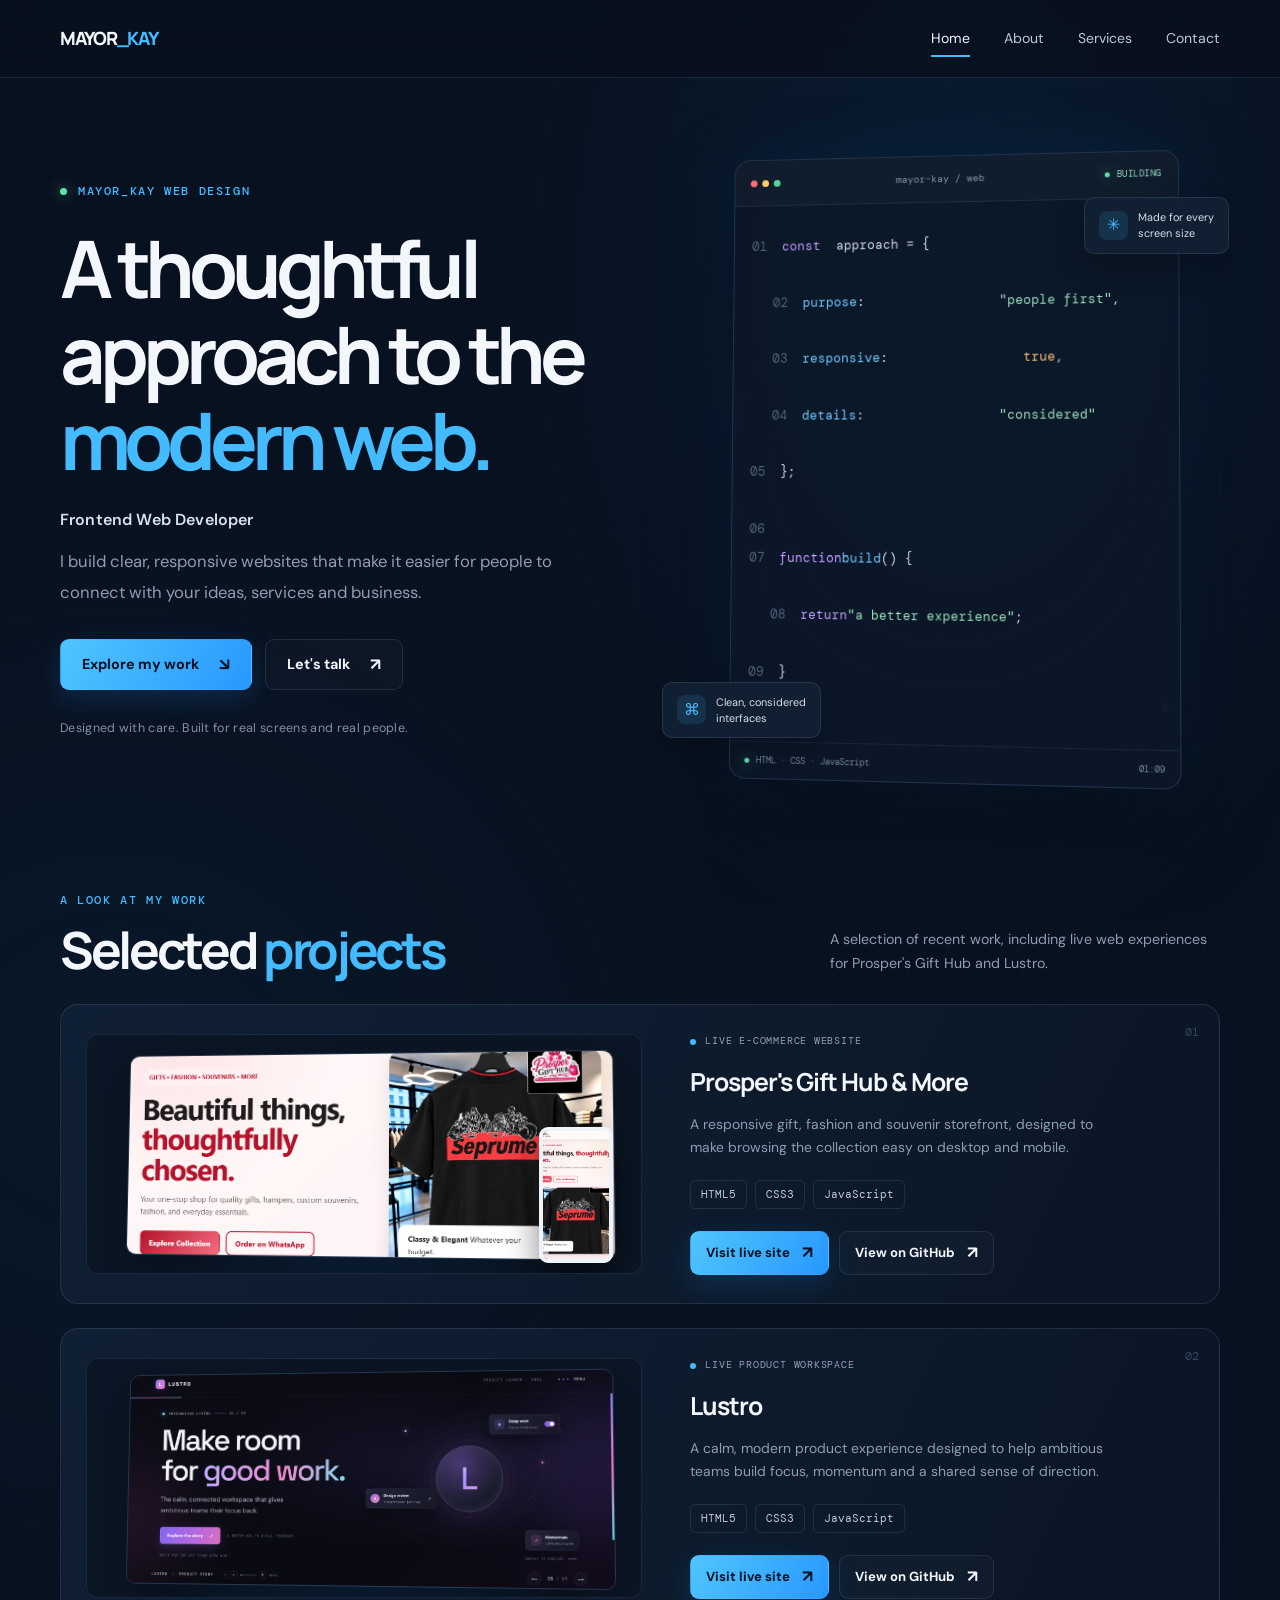
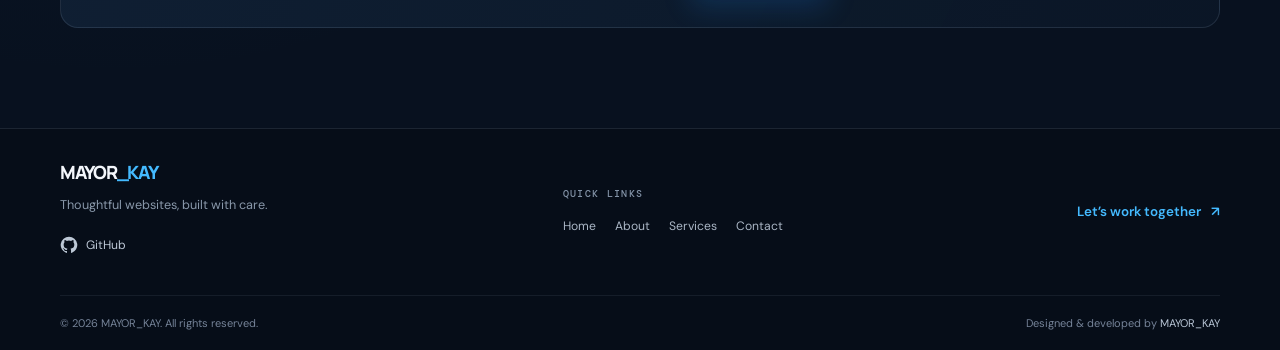
==== commit 5b2b7d1f: "Add GitHub link button to project section for easy access to repository" ====
--- a/index.html
+++ b/index.html
@@ -226,6 +226,14 @@
                   rel="noopener noreferrer"
                 >
                   Visit live site <span aria-hidden="true">↗</span>
+                </a>
+                <a
+                  class="btn secondary-btn"
+                  href="https://github.com/MayorKay01"
+                  target="_blank"
+                  rel="noopener noreferrer"
+                >
+                  View on GitHub <span aria-hidden="true">↗</span>
                 </a>
               </div>
             </div>
